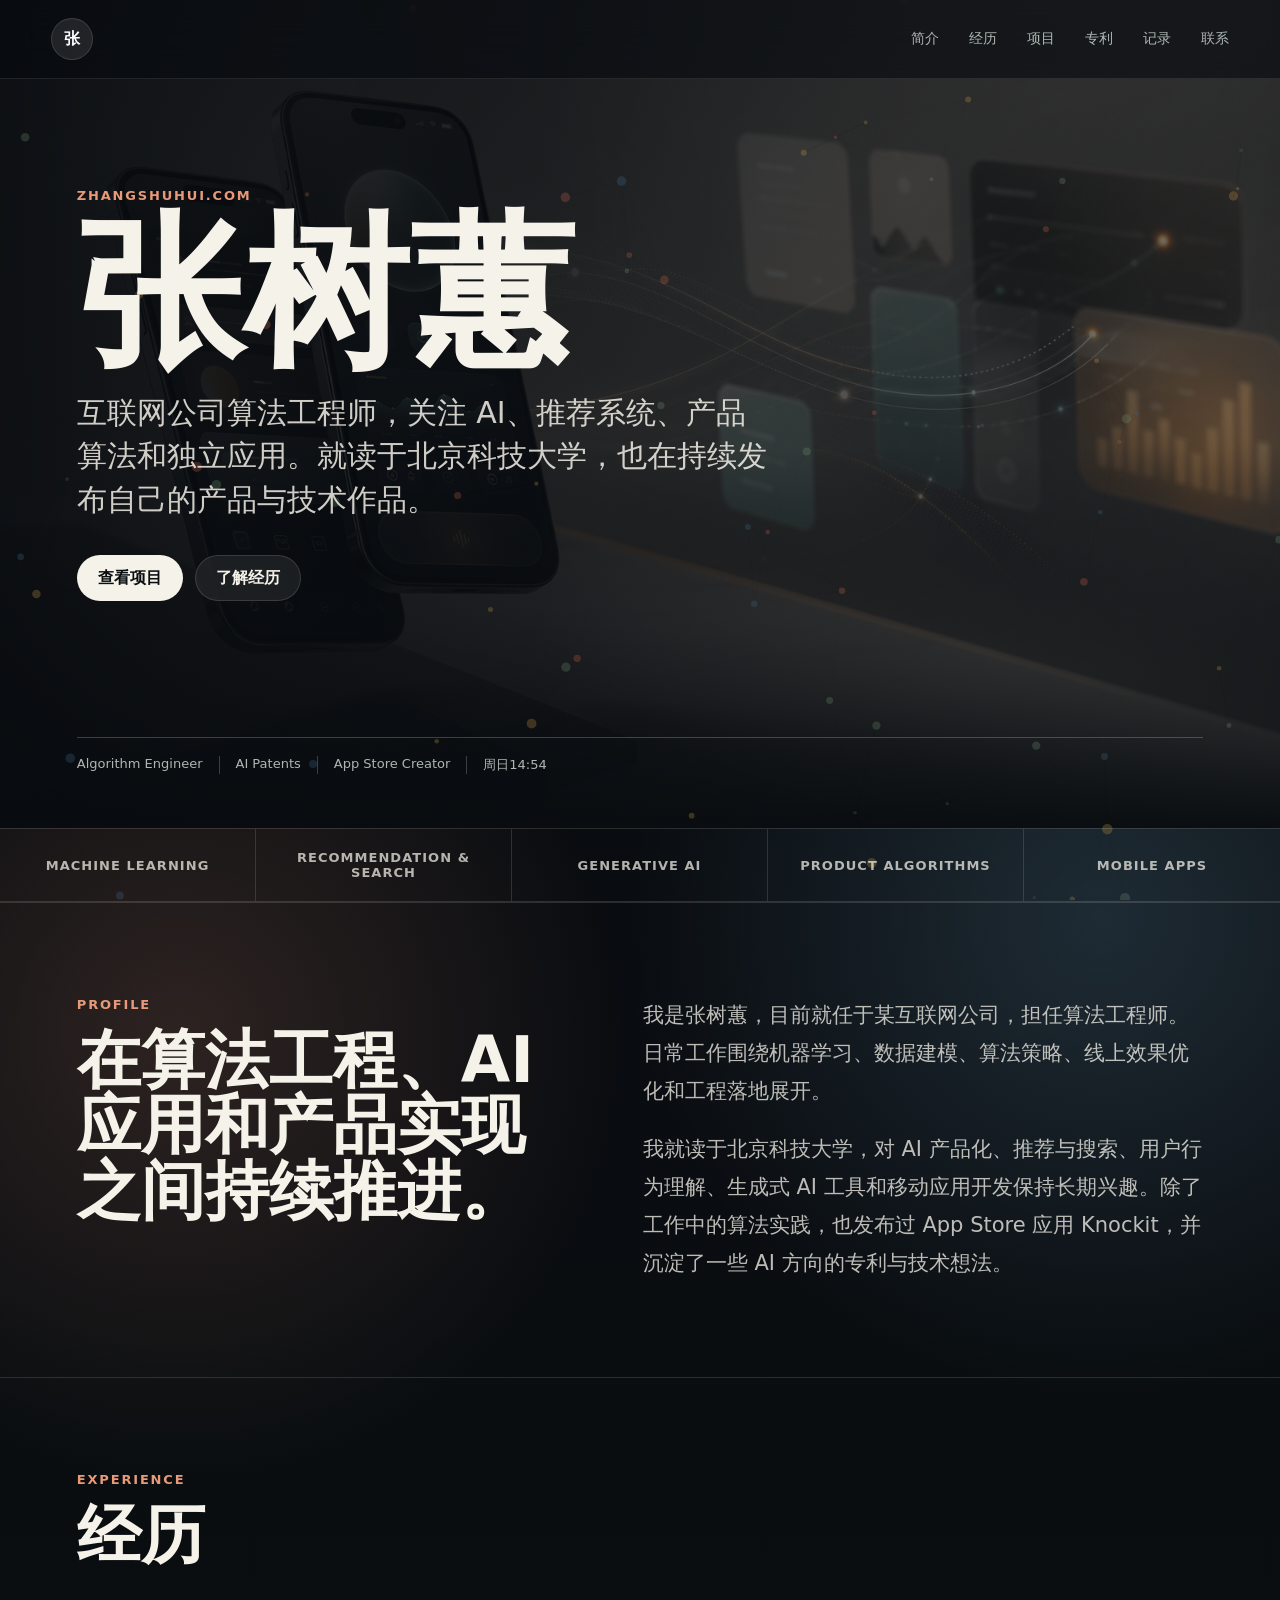
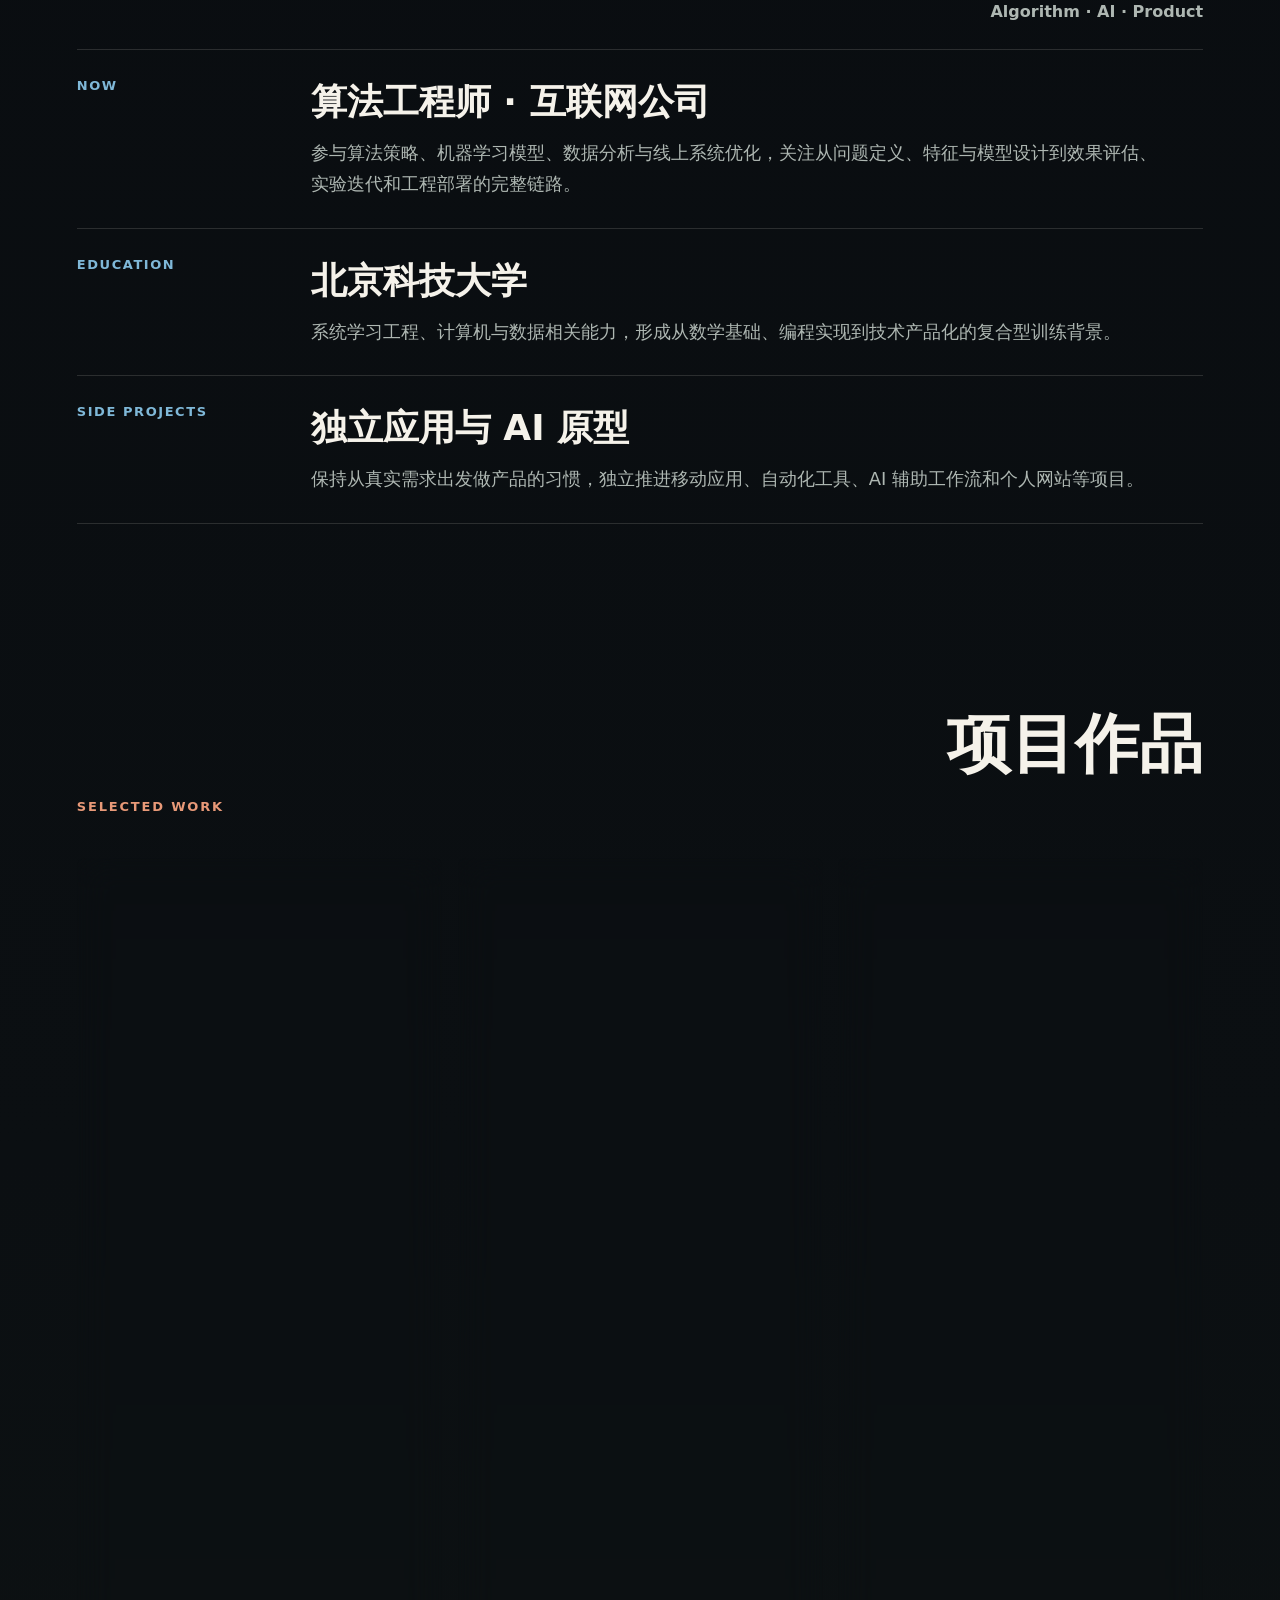
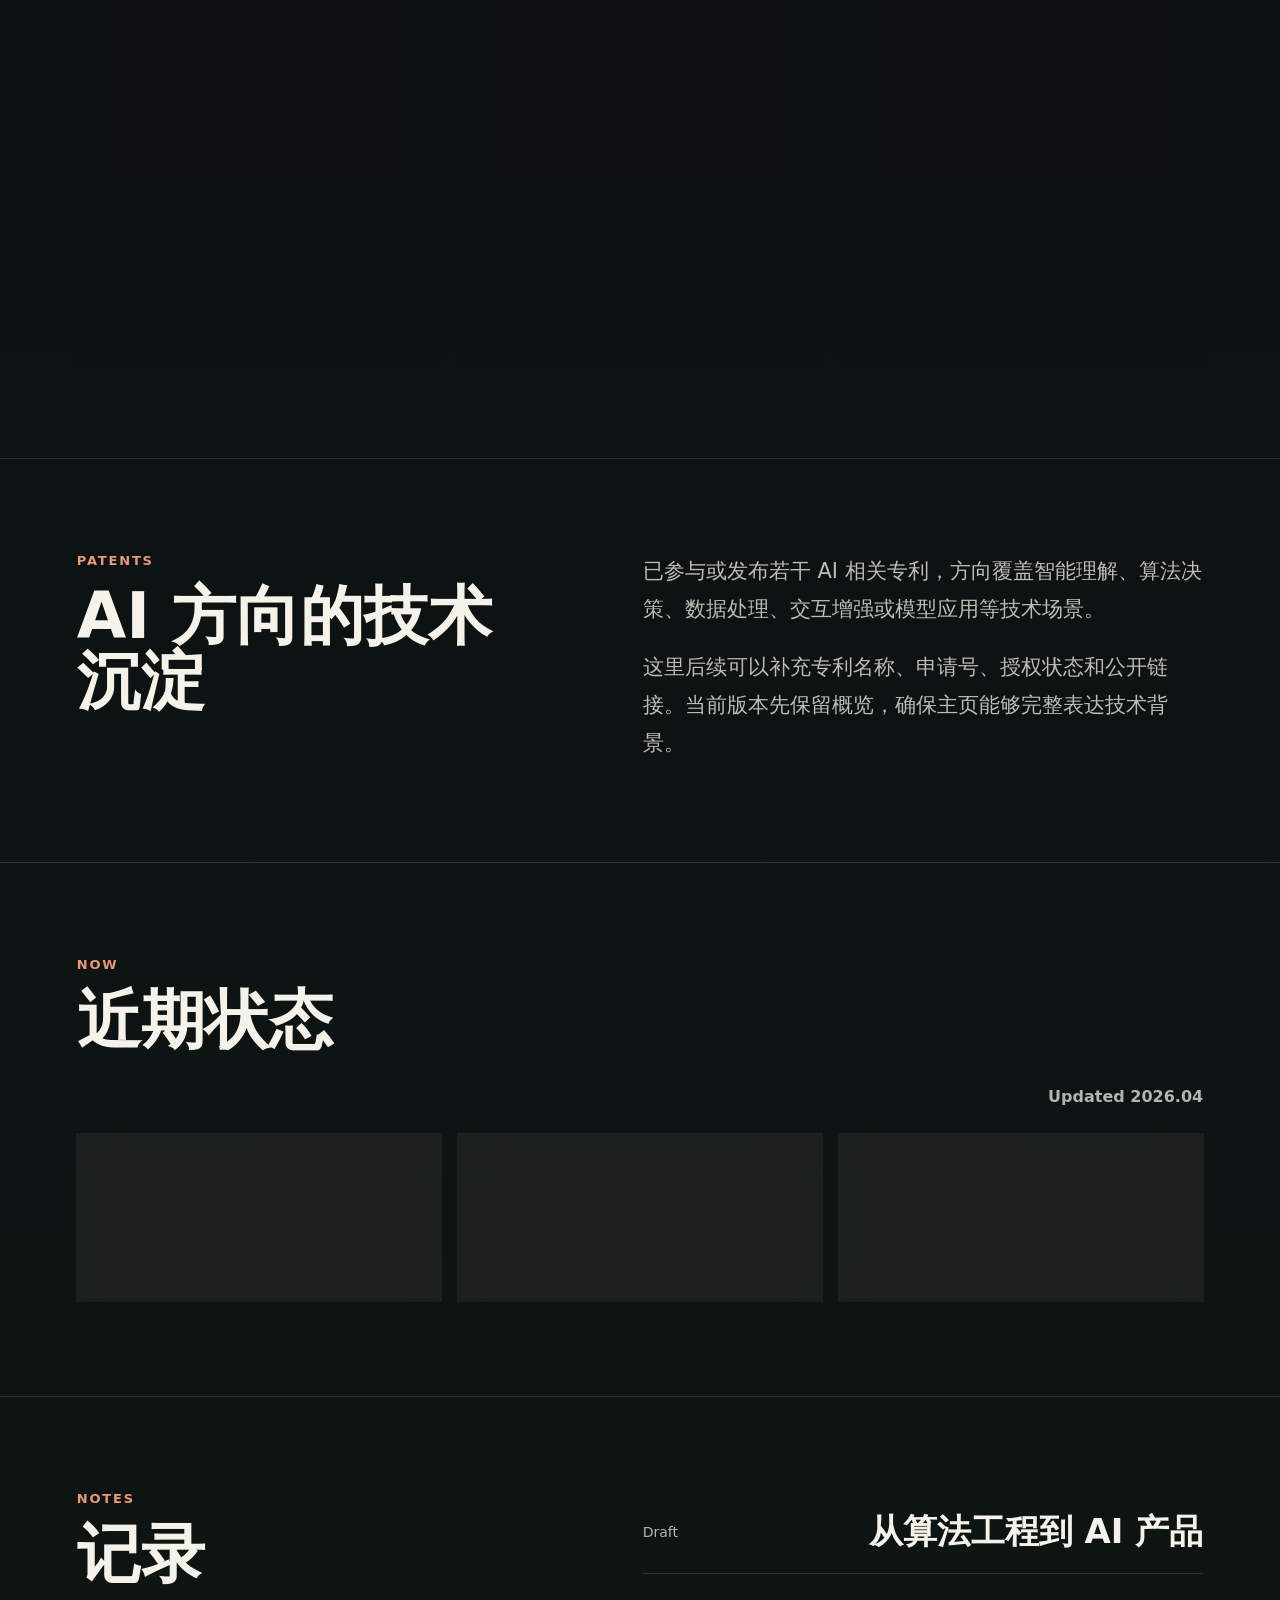
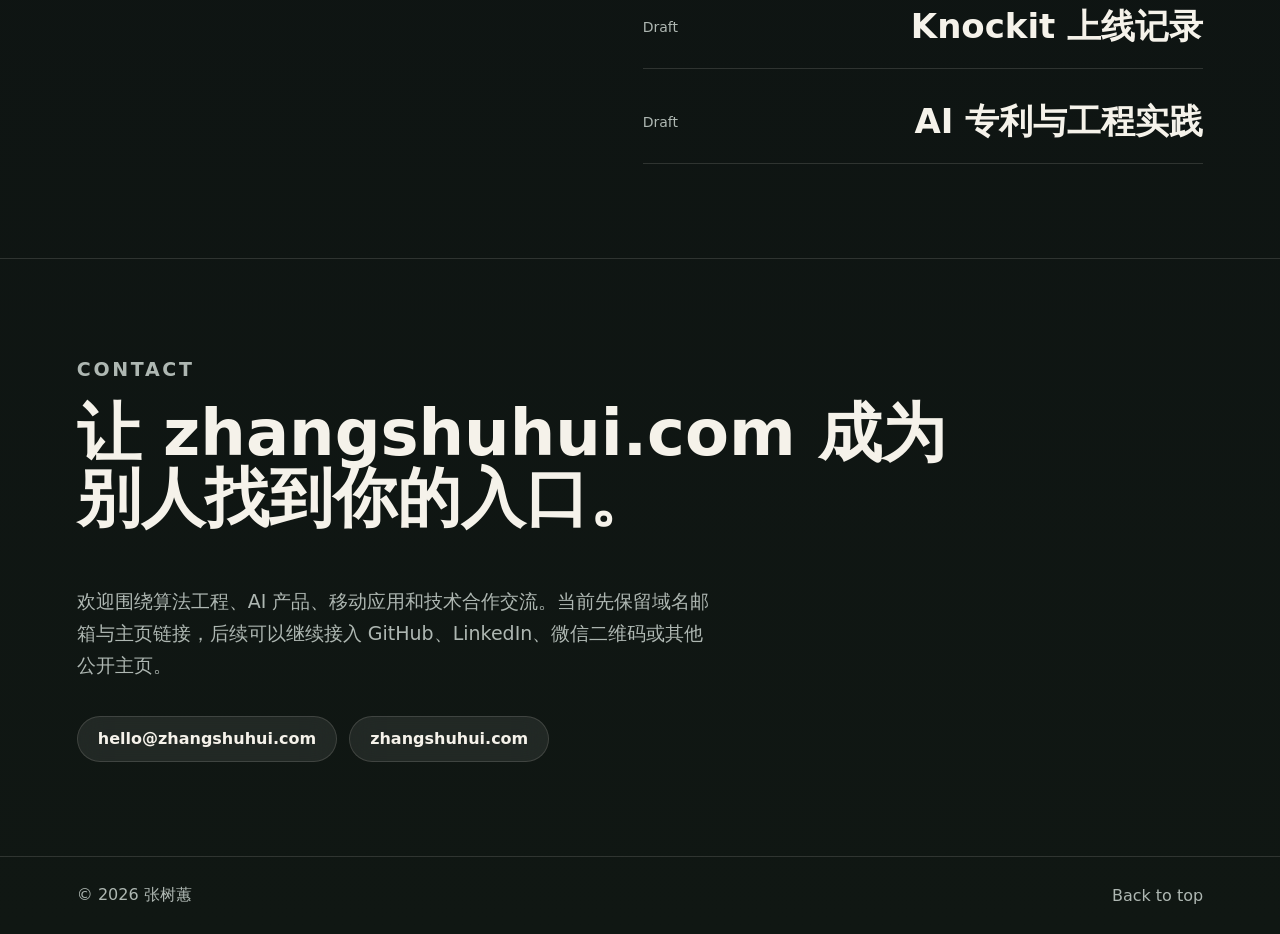
==== index.html @ cbfb21e7 "Use www domain for GitHub Pages" ====
<!doctype html>
<html lang="zh-CN">
  <head>
    <meta charset="utf-8" />
    <meta name="viewport" content="width=device-width, initial-scale=1" />
    <title>张树蕙 | Personal Website</title>
    <meta
      name="description"
      content="张树蕙的个人网站。互联网公司算法工程师，北京科技大学背景，关注 AI、推荐系统、产品算法与独立应用。"
    />
    <meta property="og:title" content="张树蕙" />
    <meta
      property="og:description"
      content="互联网公司算法工程师，关注 AI、推荐系统、产品算法与独立应用。"
    />
    <meta property="og:type" content="website" />
    <meta property="og:url" content="https://www.zhangshuhui.com" />
    <meta property="og:image" content="https://www.zhangshuhui.com/assets/hero-ai.jpg" />
    <link rel="canonical" href="https://www.zhangshuhui.com" />
    <link rel="icon" href="assets/favicon.svg" type="image/svg+xml" />
    <link rel="stylesheet" href="styles.css" />
  </head>
  <body>
    <canvas id="field" aria-hidden="true"></canvas>

    <header class="site-header">
      <a class="brand" href="#top" aria-label="回到顶部">张</a>
      <nav aria-label="主导航">
        <a href="#profile">简介</a>
        <a href="#experience">经历</a>
        <a href="#work">项目</a>
        <a href="#patents">专利</a>
        <a href="#notes">记录</a>
        <a href="#contact">联系</a>
      </nav>
    </header>

    <main id="top">
      <section class="hero" aria-labelledby="hero-title">
        <img class="hero-image" src="assets/hero-ai.jpg" alt="" width="1536" height="1024" aria-hidden="true" />
        <div class="hero-shade" aria-hidden="true"></div>
        <div class="hero-copy">
          <p class="eyebrow">zhangshuhui.com</p>
          <h1 id="hero-title">张树蕙</h1>
          <p class="hero-text">
            互联网公司算法工程师，关注 AI、推荐系统、产品算法和独立应用。就读于北京科技大学，也在持续发布自己的产品与技术作品。
          </p>
          <div class="hero-actions" aria-label="主要操作">
            <a class="button primary" href="#work">查看项目</a>
            <a class="button ghost" href="#experience">了解经历</a>
          </div>
        </div>
        <div class="hero-meta" aria-label="核心信息">
          <span>Algorithm Engineer</span>
          <span>AI Patents</span>
          <span>App Store Creator</span>
          <span id="local-time">Asia/Shanghai</span>
        </div>
      </section>

      <section class="signal-strip" aria-label="专业方向">
        <span>Machine Learning</span>
        <span>Recommendation & Search</span>
        <span>Generative AI</span>
        <span>Product Algorithms</span>
        <span>Mobile Apps</span>
      </section>

      <section id="profile" class="section split">
        <div>
          <p class="section-kicker">Profile</p>
          <h2>在算法工程、AI 应用和产品实现之间持续推进。</h2>
        </div>
        <div class="body-copy">
          <p>
            我是张树蕙，目前就任于某互联网公司，担任算法工程师。日常工作围绕机器学习、数据建模、算法策略、线上效果优化和工程落地展开。
          </p>
          <p>
            我就读于北京科技大学，对 AI 产品化、推荐与搜索、用户行为理解、生成式 AI 工具和移动应用开发保持长期兴趣。除了工作中的算法实践，也发布过 App Store 应用 Knockit，并沉淀了一些 AI 方向的专利与技术想法。
          </p>
        </div>
      </section>

      <section id="experience" class="section timeline-section">
        <div class="section-heading">
          <div>
            <p class="section-kicker">Experience</p>
            <h2>经历</h2>
          </div>
          <p class="now-date">Algorithm · AI · Product</p>
        </div>
        <div class="timeline">
          <article>
            <span>Now</span>
            <div>
              <h3>算法工程师 · 互联网公司</h3>
              <p>
                参与算法策略、机器学习模型、数据分析与线上系统优化，关注从问题定义、特征与模型设计到效果评估、实验迭代和工程部署的完整链路。
              </p>
            </div>
          </article>
          <article>
            <span>Education</span>
            <div>
              <h3>北京科技大学</h3>
              <p>
                系统学习工程、计算机与数据相关能力，形成从数学基础、编程实现到技术产品化的复合型训练背景。
              </p>
            </div>
          </article>
          <article>
            <span>Side Projects</span>
            <div>
              <h3>独立应用与 AI 原型</h3>
              <p>
                保持从真实需求出发做产品的习惯，独立推进移动应用、自动化工具、AI 辅助工作流和个人网站等项目。
              </p>
            </div>
          </article>
        </div>
      </section>

      <section id="work" class="section">
        <div class="section-heading">
          <p class="section-kicker">Selected Work</p>
          <h2>项目作品</h2>
        </div>
        <div class="project-grid">
          <article class="project-card featured-project">
            <img src="assets/app-ai.jpg" alt="Knockit 应用产品预览" width="1792" height="878" />
            <div>
              <span class="project-index">01</span>
              <h3>Knockit</h3>
              <p>已发布于 App Store 的独立应用，代表了从产品想法、交互设计、工程实现到上线发布的完整实践。</p>
            </div>
          </article>
          <article class="project-card">
            <div class="project-visual algorithm-visual" aria-hidden="true">
              <span></span><span></span><span></span><span></span>
            </div>
            <div>
              <span class="project-index">02</span>
              <h3>AI 算法实践</h3>
              <p>围绕用户理解、内容分发、模型策略、特征工程、A/B 实验和效果优化沉淀可复用的方法论。</p>
            </div>
          </article>
          <article class="project-card">
            <div class="project-visual site-visual" aria-hidden="true">
              <span>张</span>
            </div>
            <div>
              <span class="project-index">03</span>
              <h3>Personal Site</h3>
              <p>基于 zhangshuhui.com 的长期个人入口，用于集中展示经历、作品、专利、文章和联系方式。</p>
            </div>
          </article>
        </div>
      </section>

      <section id="patents" class="section split">
        <div>
          <p class="section-kicker">Patents</p>
          <h2>AI 方向的技术沉淀</h2>
        </div>
        <div class="body-copy">
          <p>
            已参与或发布若干 AI 相关专利，方向覆盖智能理解、算法决策、数据处理、交互增强或模型应用等技术场景。
          </p>
          <p>
            这里后续可以补充专利名称、申请号、授权状态和公开链接。当前版本先保留概览，确保主页能够完整表达技术背景。
          </p>
        </div>
      </section>

      <section id="now" class="section now-panel">
        <div class="section-heading">
          <div>
            <p class="section-kicker">Now</p>
            <h2>近期状态</h2>
          </div>
          <p class="now-date">Updated 2026.04</p>
        </div>
        <div class="status-grid">
          <article>
            <span>Focus</span>
            <strong>算法工程、AI 应用落地与产品化表达</strong>
          </article>
          <article>
            <span>Building</span>
            <strong>Knockit、个人网站、AI 工具与项目索引</strong>
          </article>
          <article>
            <span>Next</span>
            <strong>补充专利详情、App 链接、技术文章和作品页</strong>
          </article>
        </div>
      </section>

      <section id="notes" class="section split">
        <div>
          <p class="section-kicker">Notes</p>
          <h2>记录</h2>
        </div>
        <div class="note-list">
          <article class="note-item">
            <span>Draft</span>
            <strong>从算法工程到 AI 产品</strong>
          </article>
          <article class="note-item">
            <span>Draft</span>
            <strong>Knockit 上线记录</strong>
          </article>
          <article class="note-item">
            <span>Draft</span>
            <strong>AI 专利与工程实践</strong>
          </article>
        </div>
      </section>

      <section id="contact" class="section contact">
        <p class="section-kicker">Contact</p>
        <h2>让 zhangshuhui.com 成为别人找到你的入口。</h2>
        <p>
          欢迎围绕算法工程、AI 产品、移动应用和技术合作交流。当前先保留域名邮箱与主页链接，后续可以继续接入 GitHub、LinkedIn、微信二维码或其他公开主页。
        </p>
        <div class="contact-links">
          <a href="mailto:hello@zhangshuhui.com">hello@zhangshuhui.com</a>
          <a href="https://www.zhangshuhui.com">zhangshuhui.com</a>
        </div>
      </section>
    </main>

    <footer class="site-footer">
      <span>© <span id="year"></span> 张树蕙</span>
      <a href="#top">Back to top</a>
    </footer>

    <script src="script.js"></script>
  </body>
</html>
---- styles.css ----
:root {
  color-scheme: dark;
  --ink: #f5f2ea;
  --muted: #aeb7b2;
  --line: rgba(245, 242, 234, 0.14);
  --paper: #0b0f12;
  --surface: rgba(255, 255, 255, 0.075);
  --sage: #9dc6aa;
  --blue: #7fb8d8;
  --coral: #e89978;
  --gold: #d8b766;
  --shadow: 0 28px 80px rgba(0, 0, 0, 0.36);
}

* {
  box-sizing: border-box;
}

html {
  scroll-behavior: smooth;
  scroll-padding-top: 92px;
}

body {
  margin: 0;
  min-width: 320px;
  background:
    radial-gradient(circle at 14% 18%, rgba(232, 153, 120, 0.16), transparent 28rem),
    radial-gradient(circle at 86% 16%, rgba(127, 184, 216, 0.18), transparent 30rem),
    linear-gradient(180deg, #080b0f 0%, var(--paper) 48%, #101713 100%);
  color: var(--ink);
  font-family:
    Inter, ui-sans-serif, system-ui, -apple-system, BlinkMacSystemFont, "Segoe UI",
    "PingFang SC", "Hiragino Sans GB", "Microsoft YaHei", sans-serif;
  letter-spacing: 0;
}

a {
  color: inherit;
  text-decoration: none;
}

#field {
  position: fixed;
  inset: 0;
  z-index: -1;
  width: 100%;
  height: 100%;
}

.site-header {
  position: fixed;
  top: 0;
  left: 0;
  right: 0;
  z-index: 10;
  display: flex;
  align-items: center;
  justify-content: space-between;
  gap: 24px;
  padding: 18px clamp(18px, 4vw, 56px);
  backdrop-filter: blur(18px);
  background: rgba(8, 11, 15, 0.62);
  border-bottom: 1px solid rgba(245, 242, 234, 0.1);
}

.brand {
  display: inline-grid;
  place-items: center;
  width: 42px;
  height: 42px;
  border: 1px solid var(--line);
  border-radius: 50%;
  font-weight: 800;
  color: #ffffff;
  background: rgba(255, 255, 255, 0.1);
  backdrop-filter: blur(14px);
}

nav {
  display: flex;
  align-items: center;
  gap: clamp(12px, 3vw, 30px);
  min-width: 0;
  color: var(--muted);
  font-size: 14px;
}

nav a {
  padding: 8px 0;
}

nav a:hover,
.site-footer a:hover,
.contact-links a:hover {
  color: var(--coral);
}

.hero {
  position: relative;
  overflow: hidden;
  min-height: 92vh;
  display: grid;
  align-items: end;
  padding: 132px clamp(20px, 6vw, 84px) 54px;
}

.hero-image,
.hero-shade {
  position: absolute;
  inset: 0;
}

.hero-image {
  z-index: -3;
  width: 100%;
  height: 100%;
  object-fit: cover;
  opacity: 0.88;
}

.hero-shade {
  z-index: -2;
  background:
    linear-gradient(90deg, rgba(8, 11, 15, 0.96) 0%, rgba(8, 11, 15, 0.76) 42%, rgba(8, 11, 15, 0.18) 100%),
    linear-gradient(180deg, rgba(8, 11, 15, 0.48) 0%, rgba(8, 11, 15, 0.28) 54%, #0b0f12 100%);
}

.hero-copy {
  max-width: 940px;
}

.eyebrow,
.section-kicker {
  margin: 0 0 16px;
  color: var(--coral);
  font-size: 13px;
  font-weight: 800;
  letter-spacing: 0.14em;
  text-transform: uppercase;
}

h1,
h2,
h3,
p {
  margin-top: 0;
}

h1 {
  margin-bottom: 22px;
  max-width: 11ch;
  font-size: clamp(64px, 13vw, 172px);
  line-height: 0.9;
  letter-spacing: 0;
}

.hero-text {
  max-width: 690px;
  color: rgba(245, 242, 234, 0.84);
  font-size: clamp(20px, 3vw, 30px);
  line-height: 1.45;
}

.hero-actions,
.contact-links {
  display: flex;
  flex-wrap: wrap;
  gap: 12px;
  margin-top: 34px;
}

.button,
.contact-links a {
  display: inline-flex;
  align-items: center;
  justify-content: center;
  min-height: 46px;
  padding: 0 20px;
  border: 1px solid var(--line);
  border-radius: 999px;
  font-weight: 750;
  transition:
    transform 160ms ease,
    background 160ms ease,
    color 160ms ease;
}

.button:hover,
.contact-links a:hover {
  transform: translateY(-2px);
}

.button.primary {
  background: #f5f2ea;
  color: #0b0f12;
}

.button.ghost,
.contact-links a {
  background: rgba(255, 255, 255, 0.08);
  backdrop-filter: blur(14px);
}

.hero-meta {
  display: flex;
  justify-content: flex-start;
  flex-wrap: wrap;
  gap: 16px;
  width: 100%;
  margin-top: 80px;
  padding-top: 18px;
  border-top: 1px solid rgba(245, 242, 234, 0.22);
  color: var(--muted);
  font-size: 13px;
}

.hero-meta span {
  padding-right: 16px;
  border-right: 1px solid rgba(245, 242, 234, 0.22);
}

.hero-meta span:last-child {
  border-right: 0;
}

.signal-strip {
  display: grid;
  grid-template-columns: repeat(5, minmax(0, 1fr));
  border-top: 1px solid var(--line);
  border-bottom: 1px solid var(--line);
}

.signal-strip span {
  min-height: 72px;
  display: grid;
  place-items: center;
  padding: 18px;
  color: rgba(245, 242, 234, 0.72);
  font-size: 13px;
  font-weight: 850;
  letter-spacing: 0.08em;
  text-align: center;
  text-transform: uppercase;
  border-right: 1px solid var(--line);
}

.signal-strip span:last-child {
  border-right: 0;
}

.section {
  padding: 94px clamp(20px, 6vw, 84px);
}

.split {
  display: grid;
  grid-template-columns: minmax(0, 0.85fr) minmax(280px, 1fr);
  gap: clamp(34px, 7vw, 100px);
  border-top: 1px solid var(--line);
}

.section h2 {
  max-width: 720px;
  font-size: clamp(34px, 5vw, 68px);
  line-height: 1.02;
  letter-spacing: 0;
}

.body-copy {
  color: rgba(245, 242, 234, 0.76);
  font-size: clamp(17px, 2vw, 21px);
  line-height: 1.8;
}

.body-copy p:last-child {
  margin-bottom: 0;
}

.timeline-section {
  border-top: 1px solid var(--line);
}

.timeline {
  display: grid;
  gap: 0;
  border-top: 1px solid var(--line);
}

.timeline article {
  display: grid;
  grid-template-columns: 170px minmax(0, 1fr);
  gap: clamp(20px, 5vw, 70px);
  padding: 28px 0;
  border-bottom: 1px solid var(--line);
}

.timeline span {
  color: var(--blue);
  font-size: 13px;
  font-weight: 850;
  letter-spacing: 0.12em;
  text-transform: uppercase;
}

.timeline h3 {
  margin-bottom: 10px;
  font-size: clamp(24px, 3vw, 36px);
}

.timeline p {
  max-width: 850px;
  margin-bottom: 0;
  color: var(--muted);
  font-size: 18px;
  line-height: 1.75;
}

.section-heading {
  display: flex;
  align-items: end;
  justify-content: space-between;
  gap: 24px;
  margin-bottom: 28px;
}

.project-grid {
  display: grid;
  grid-template-columns: repeat(3, minmax(0, 1fr));
  gap: 16px;
}

.project-card {
  min-height: 430px;
  display: flex;
  flex-direction: column;
  justify-content: space-between;
  gap: 26px;
  padding: 18px;
  border: 1px solid var(--line);
  border-radius: 8px;
  background: var(--surface);
  box-shadow: var(--shadow);
  backdrop-filter: blur(18px);
  transition:
    transform 180ms ease,
    border-color 180ms ease;
}

.project-card:hover {
  transform: translateY(-4px);
  border-color: rgba(198, 97, 74, 0.42);
}

.project-card img,
.project-visual {
  width: 100%;
  aspect-ratio: 1.25;
  border-radius: 6px;
  object-fit: cover;
  border: 1px solid rgba(245, 242, 234, 0.12);
}

.project-card > div:last-child {
  padding: 0 6px 6px;
}

.project-visual {
  position: relative;
  overflow: hidden;
  background:
    radial-gradient(circle at 28% 28%, rgba(232, 153, 120, 0.3), transparent 22%),
    radial-gradient(circle at 76% 18%, rgba(127, 184, 216, 0.35), transparent 24%),
    linear-gradient(135deg, rgba(245, 242, 234, 0.14), rgba(255, 255, 255, 0.02));
}

.algorithm-visual span {
  position: absolute;
  width: 10px;
  height: 10px;
  border-radius: 999px;
  background: var(--gold);
  box-shadow: 0 0 36px rgba(216, 183, 102, 0.8);
}

.algorithm-visual span:nth-child(1) {
  top: 24%;
  left: 20%;
}

.algorithm-visual span:nth-child(2) {
  top: 34%;
  right: 20%;
}

.algorithm-visual span:nth-child(3) {
  bottom: 24%;
  left: 34%;
}

.algorithm-visual span:nth-child(4) {
  bottom: 30%;
  right: 34%;
}

.algorithm-visual::before,
.site-visual::before {
  content: "";
  position: absolute;
  inset: 18%;
  border: 1px solid rgba(245, 242, 234, 0.18);
  transform: rotate(-8deg);
}

.site-visual {
  display: grid;
  place-items: center;
}

.site-visual span {
  display: grid;
  place-items: center;
  width: 96px;
  height: 96px;
  border-radius: 50%;
  background: rgba(245, 242, 234, 0.9);
  color: #0b0f12;
  font-size: 30px;
  font-weight: 900;
  box-shadow: 0 28px 80px rgba(0, 0, 0, 0.3);
}

.project-index {
  color: var(--gold);
  font-weight: 850;
}

.project-card h3 {
  margin-bottom: 12px;
  font-size: 25px;
}

.project-card p,
.contact p {
  color: var(--muted);
  line-height: 1.7;
}

.now-panel {
  border-top: 1px solid var(--line);
}

.now-date {
  margin: 0;
  color: var(--muted);
  font-weight: 700;
}

.status-grid {
  display: grid;
  grid-template-columns: repeat(3, minmax(0, 1fr));
  gap: 16px;
}

.status-grid article {
  min-height: 168px;
  padding: 22px;
  border: 1px solid var(--line);
  border-radius: 8px;
  background: rgba(255, 255, 255, 0.06);
  backdrop-filter: blur(18px);
}

.status-grid span {
  display: block;
  margin-bottom: 18px;
  color: var(--blue);
  font-size: 13px;
  font-weight: 850;
  letter-spacing: 0.12em;
  text-transform: uppercase;
}

.status-grid strong {
  display: block;
  font-size: clamp(20px, 2.4vw, 30px);
  line-height: 1.25;
}

.note-list {
  display: grid;
  gap: 12px;
}

.note-item {
  display: flex;
  align-items: center;
  justify-content: space-between;
  gap: 18px;
  min-height: 72px;
  padding: 18px 0;
  border-bottom: 1px solid var(--line);
}

.note-list span {
  color: var(--muted);
  font-size: 14px;
}

.note-list strong {
  font-size: clamp(20px, 3vw, 34px);
}

.contact {
  min-height: 55vh;
  border-top: 1px solid var(--line);
}

.contact h2 {
  max-width: 900px;
}

.contact p {
  max-width: 640px;
  font-size: 19px;
}

.site-footer {
  display: flex;
  align-items: center;
  justify-content: space-between;
  gap: 16px;
  padding: 28px clamp(20px, 6vw, 84px);
  color: var(--muted);
  border-top: 1px solid var(--line);
}

@media (max-width: 820px) {
  .site-header {
    align-items: flex-start;
  }

  nav {
    max-width: 300px;
    justify-content: flex-end;
    flex-wrap: wrap;
  }

  .hero {
    min-height: 90vh;
    padding-top: 126px;
  }

  .hero-shade {
    background:
      linear-gradient(90deg, rgba(8, 11, 15, 0.94) 0%, rgba(8, 11, 15, 0.78) 100%),
      linear-gradient(180deg, rgba(8, 11, 15, 0.2), #0b0f12 100%);
  }

  .hero-meta,
  .split,
  .section-heading,
  .site-footer {
    display: block;
  }

  .hero-meta span,
  .site-footer a {
    display: block;
    margin-top: 8px;
  }

  .project-grid {
    grid-template-columns: 1fr;
  }

  .signal-strip {
    grid-template-columns: 1fr;
  }

  .signal-strip span {
    min-height: 56px;
    border-right: 0;
    border-bottom: 1px solid var(--line);
  }

  .signal-strip span:last-child {
    border-bottom: 0;
  }

  .status-grid {
    grid-template-columns: 1fr;
  }

  .project-card {
    min-height: auto;
  }

  .timeline article {
    grid-template-columns: 1fr;
    gap: 10px;
  }

  .section {
    padding-top: 70px;
    padding-bottom: 70px;
  }
}

@media (max-width: 520px) {
  html {
    scroll-padding-top: 118px;
  }

  .site-header {
    gap: 14px;
    padding-inline: 16px;
  }

  .brand {
    width: 38px;
    height: 38px;
  }

  nav {
    max-width: 230px;
    gap: 10px 16px;
    font-size: 13px;
  }

  h1 {
    font-size: clamp(58px, 19vw, 88px);
  }

  .hero-text {
    font-size: 19px;
  }

  .button,
  .contact-links a {
    width: 100%;
  }

  .note-item {
    align-items: flex-start;
    flex-direction: column;
  }
}
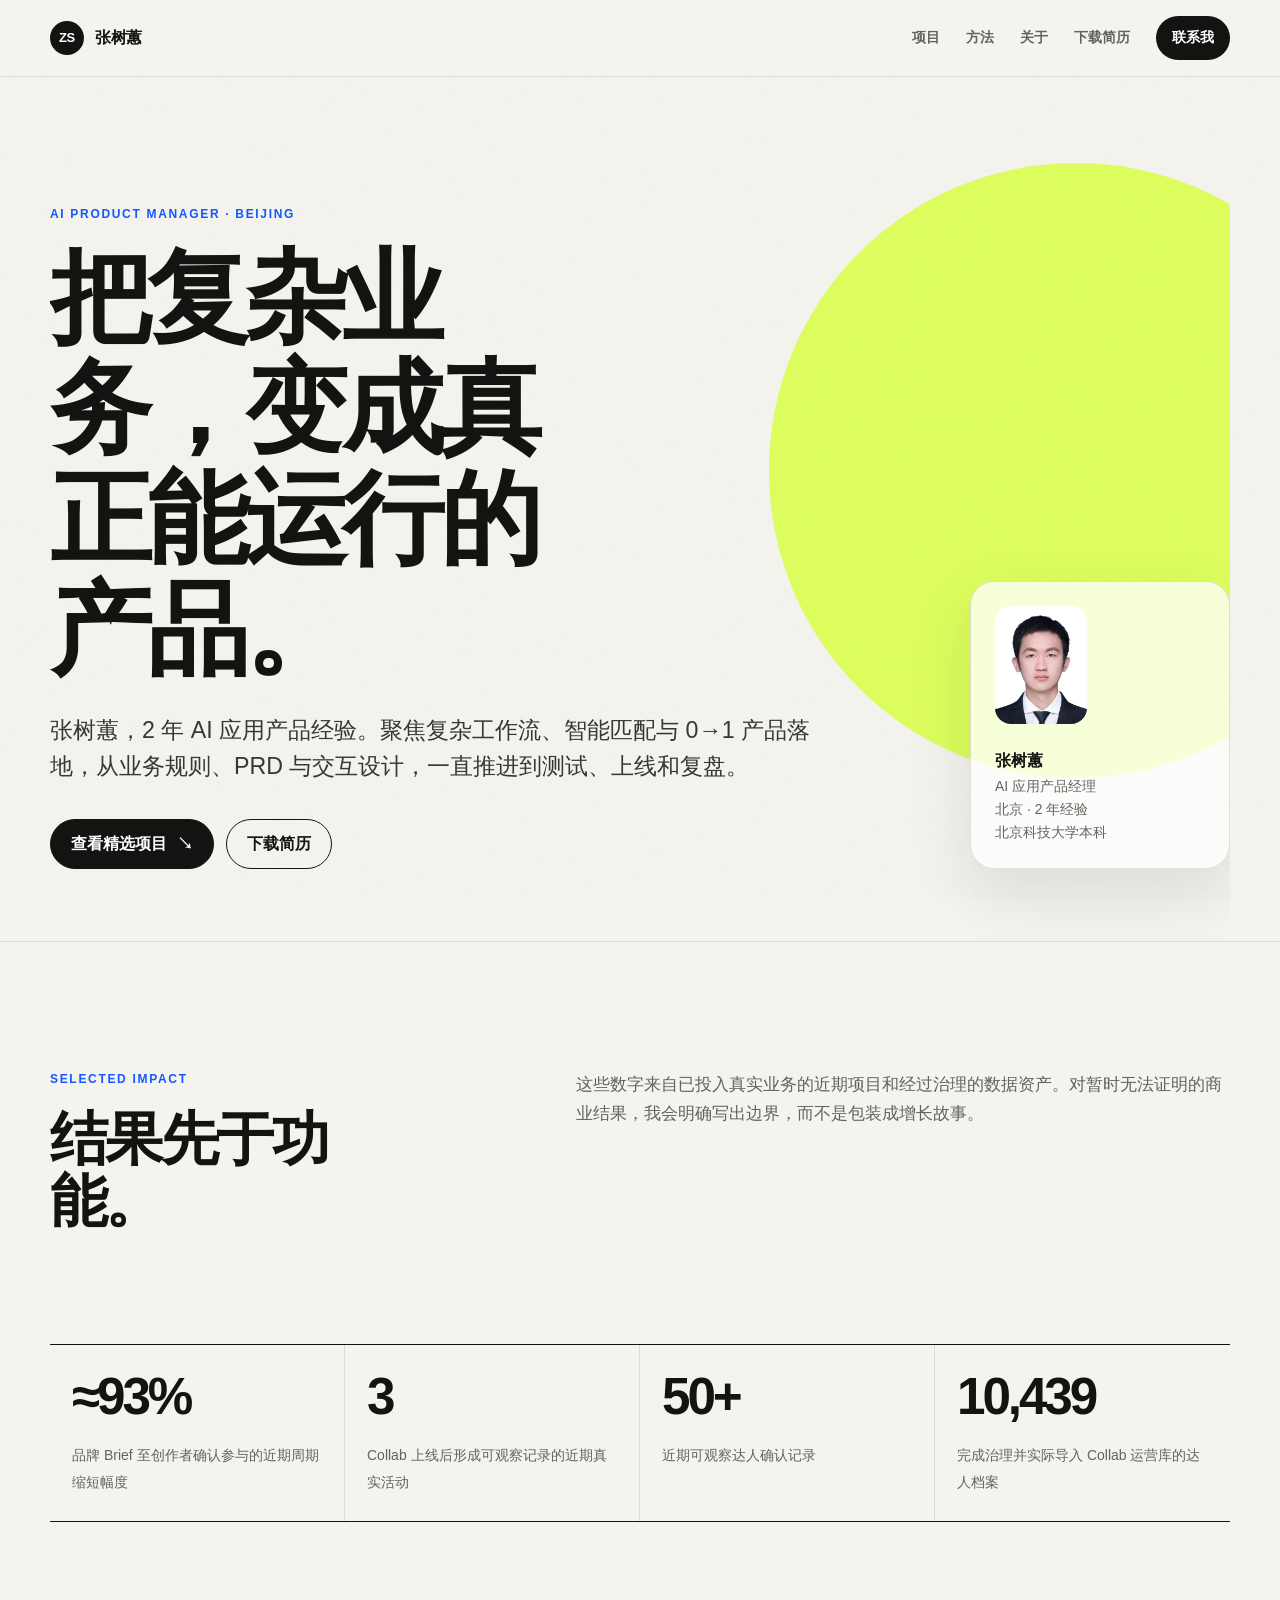
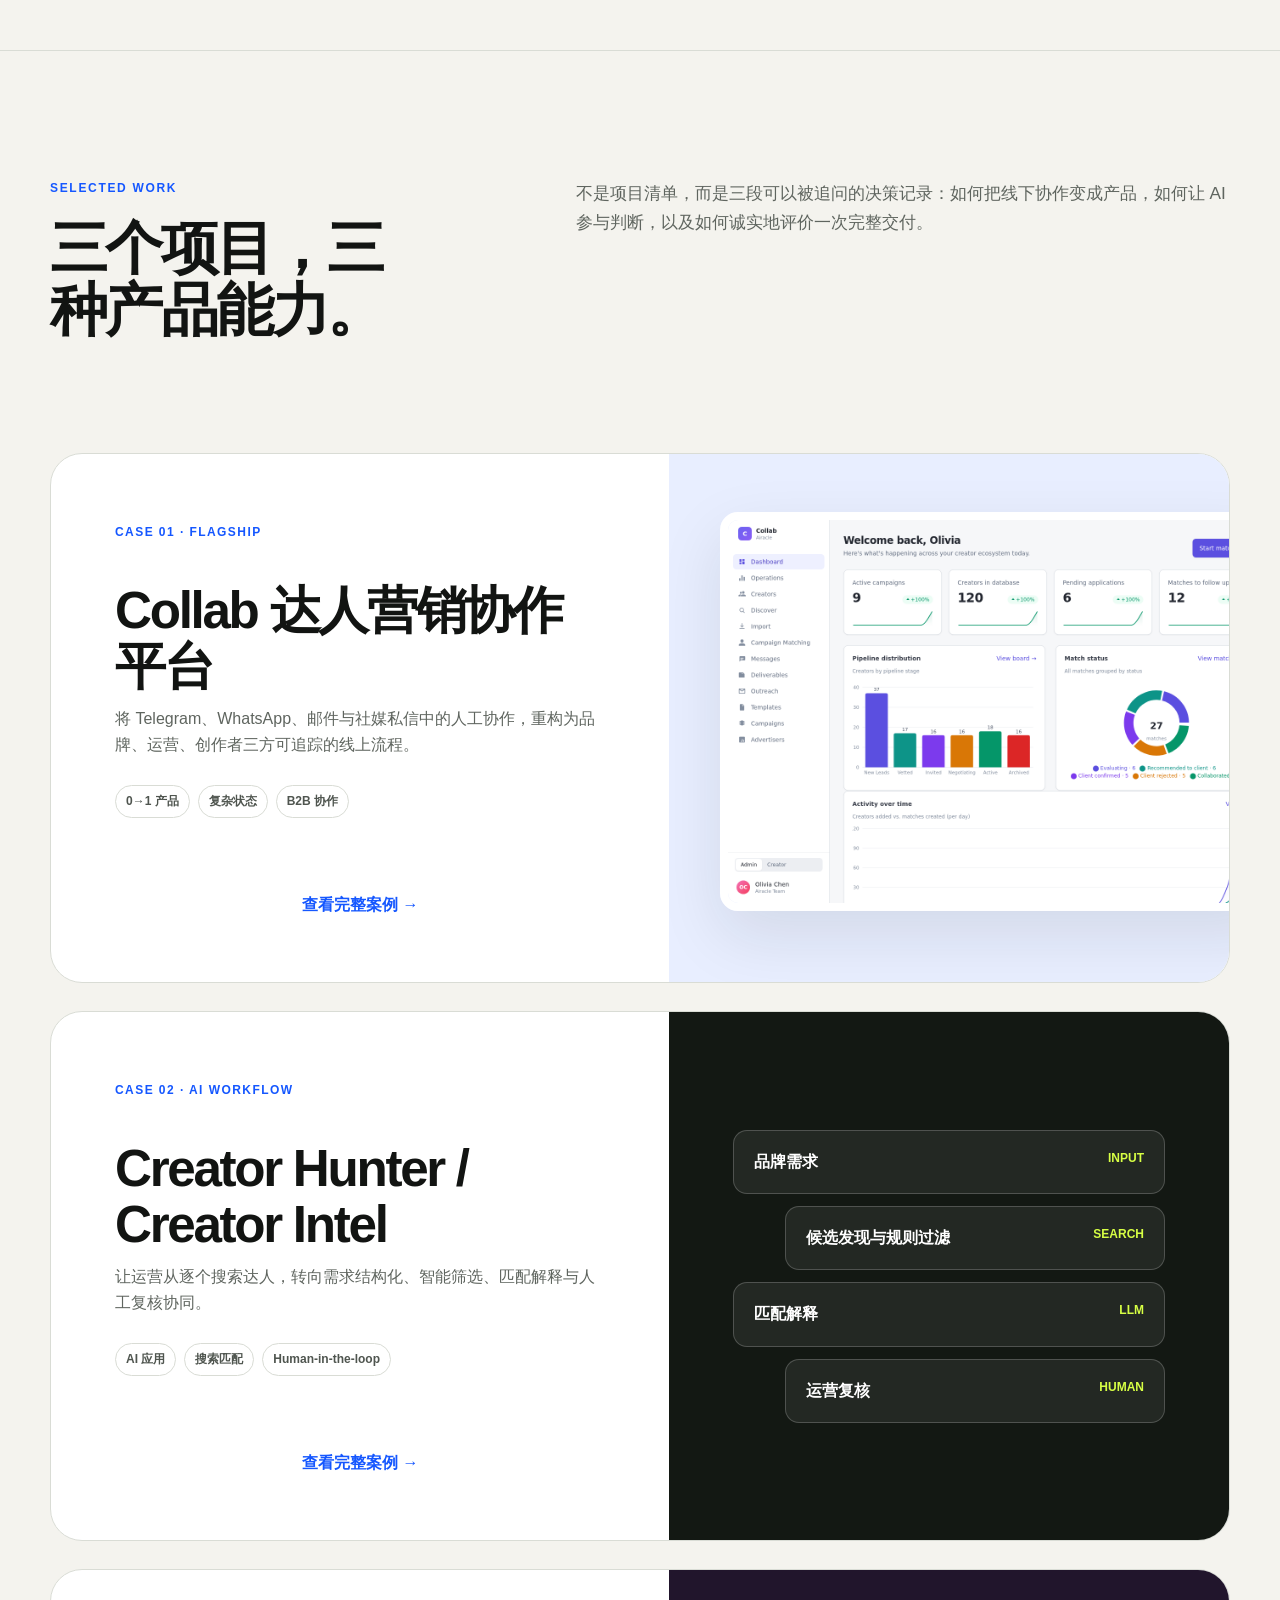
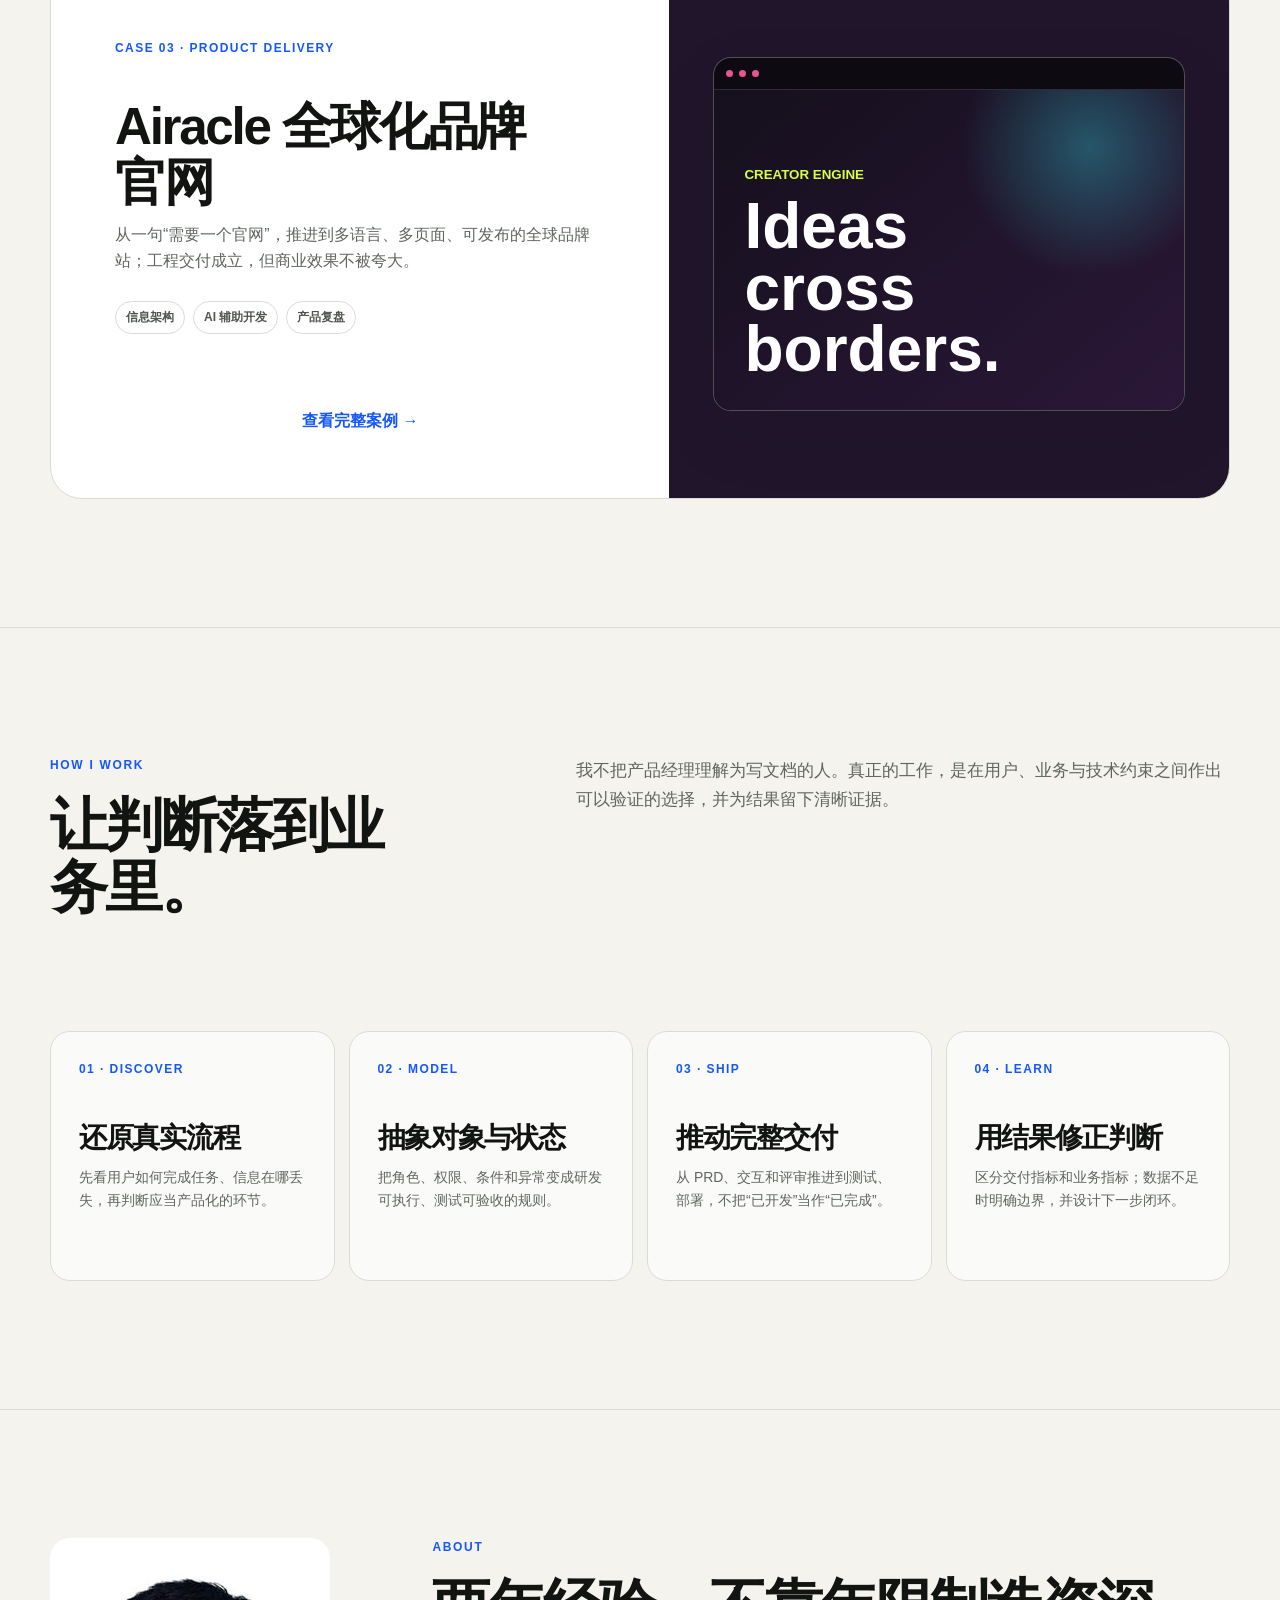
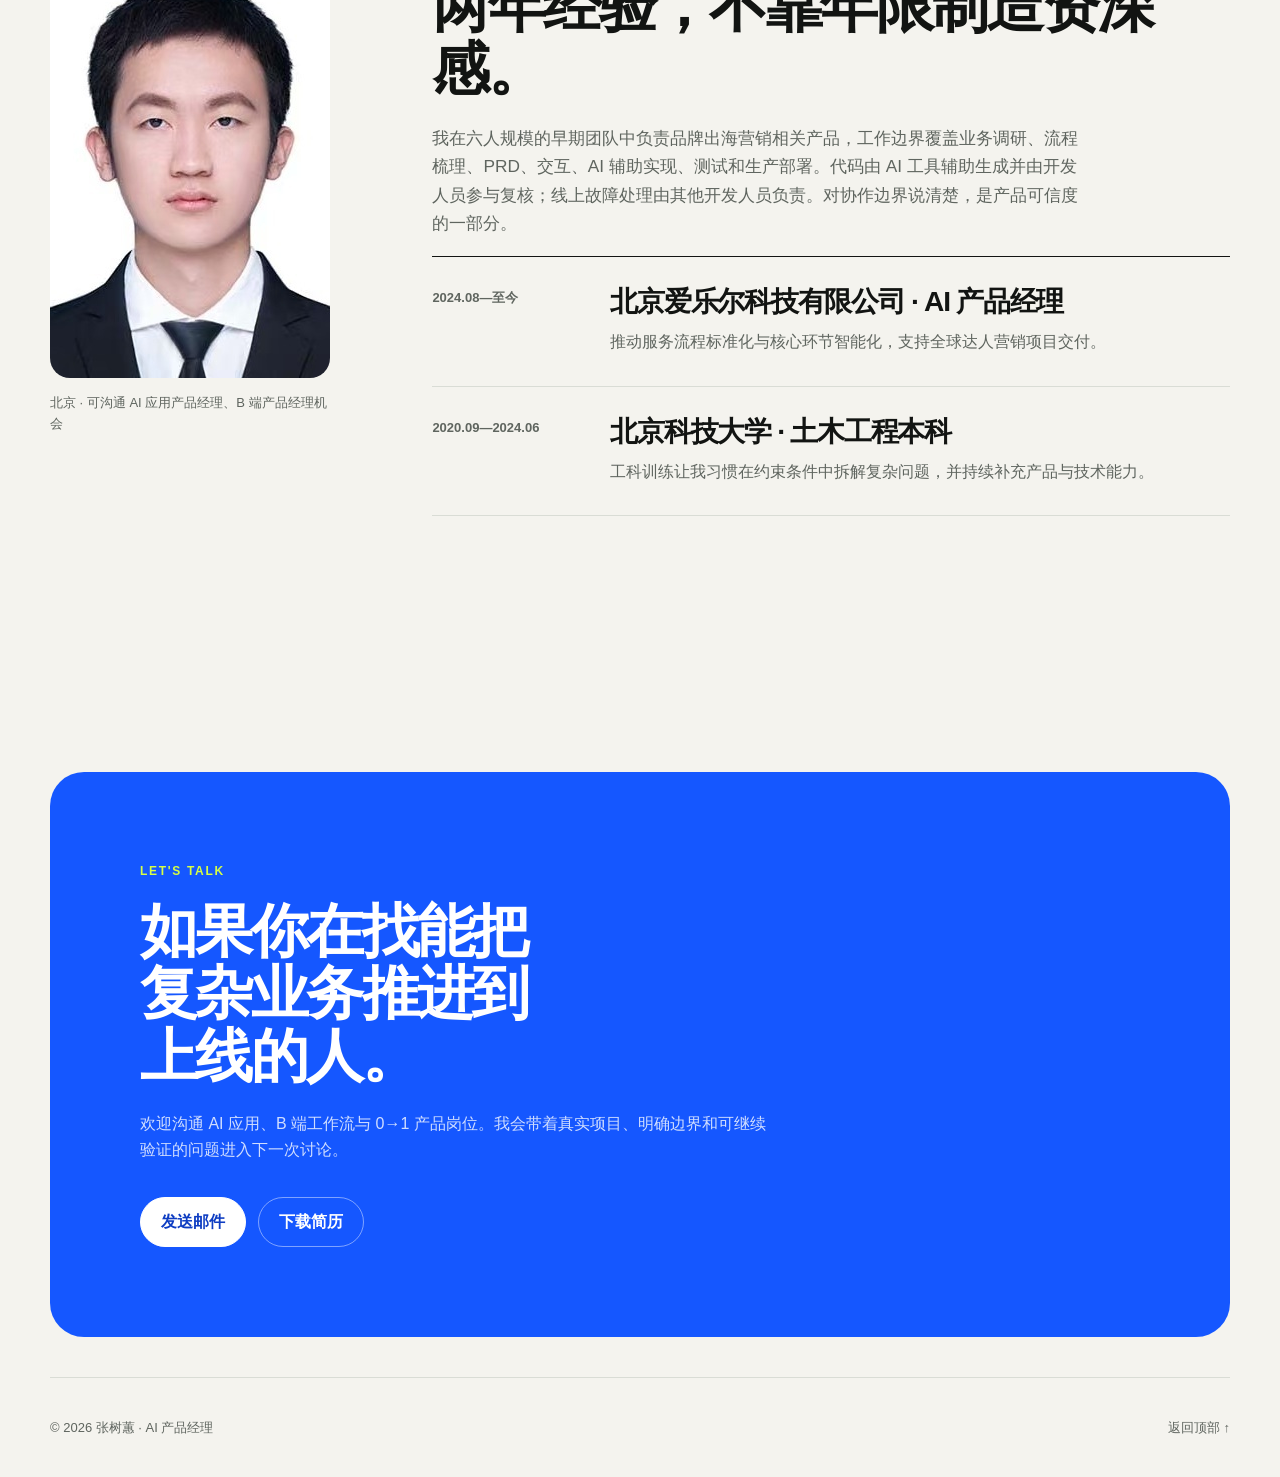
==== commit 805e309d: "feat: rebuild portfolio homepage around verified impact" ====
--- a/index.html
+++ b/index.html
@@ -1,240 +1,123 @@
 <!doctype html>
 <html lang="zh-CN">
-  <head>
-    <meta charset="utf-8" />
-    <meta name="viewport" content="width=device-width, initial-scale=1" />
-    <title>张树蕙 | Personal Website</title>
-    <meta
-      name="description"
-      content="张树蕙的个人网站。互联网公司算法工程师，北京科技大学背景，关注 AI、推荐系统、产品算法与独立应用。"
-    />
-    <meta property="og:title" content="张树蕙" />
-    <meta
-      property="og:description"
-      content="互联网公司算法工程师，关注 AI、推荐系统、产品算法与独立应用。"
-    />
-    <meta property="og:type" content="website" />
-    <meta property="og:url" content="https://www.zhangshuhui.com" />
-    <meta property="og:image" content="https://www.zhangshuhui.com/assets/hero-ai.jpg" />
-    <link rel="canonical" href="https://www.zhangshuhui.com" />
-    <link rel="icon" href="assets/favicon.svg" type="image/svg+xml" />
-    <link rel="stylesheet" href="styles.css" />
-  </head>
-  <body>
-    <canvas id="field" aria-hidden="true"></canvas>
+<head>
+  <meta charset="utf-8">
+  <meta name="viewport" content="width=device-width,initial-scale=1">
+  <title>张树蕙｜AI 应用产品经理</title>
+  <meta name="description" content="张树蕙的AI产品经理作品集：复杂业务流程、智能匹配与0到1产品落地。">
+  <meta name="theme-color" content="#f4f3ee">
+  <meta property="og:title" content="张树蕙｜AI 应用产品经理">
+  <meta property="og:description" content="把复杂业务，变成真正能运行的产品。">
+  <meta property="og:type" content="website">
+  <meta property="og:url" content="https://www.zhangshuhui.com/">
+  <meta property="og:image" content="https://www.zhangshuhui.com/assets/portfolio/collab-dashboard.png">
+  <link rel="canonical" href="https://www.zhangshuhui.com/">
+  <link rel="icon" href="assets/favicon.svg" type="image/svg+xml">
+  <link rel="stylesheet" href="styles.css">
+</head>
+<body>
+  <a class="skip-link" href="#main">跳到主要内容</a>
+  <header class="site-header">
+    <div class="nav-shell">
+      <a class="brand" href="#top" aria-label="张树蕙个人网站首页"><span class="brand-mark">ZS</span><span>张树蕙</span></a>
+      <button class="menu-button" type="button" data-menu-button aria-expanded="false" aria-controls="site-nav"><span aria-hidden="true">☰</span><span class="sr-only">打开导航</span></button>
+      <nav class="nav-links" id="site-nav" data-nav aria-label="主导航">
+        <a href="#work">项目</a><a href="#method">方法</a><a href="#about">关于</a>
+        <a href="resume/zhang-shuhui-ai-product-manager.pdf" download>下载简历</a>
+        <a class="nav-cta" href="#contact">联系我</a>
+      </nav>
+    </div>
+  </header>
 
-    <header class="site-header">
-      <a class="brand" href="#top" aria-label="回到顶部">张</a>
-      <nav aria-label="主导航">
-        <a href="#profile">简介</a>
-        <a href="#experience">经历</a>
-        <a href="#work">项目</a>
-        <a href="#patents">专利</a>
-        <a href="#notes">记录</a>
-        <a href="#contact">联系</a>
-      </nav>
-    </header>
-
-    <main id="top">
-      <section class="hero" aria-labelledby="hero-title">
-        <img class="hero-image" src="assets/hero-ai.jpg" alt="" width="1536" height="1024" aria-hidden="true" />
-        <div class="hero-shade" aria-hidden="true"></div>
-        <div class="hero-copy">
-          <p class="eyebrow">zhangshuhui.com</p>
-          <h1 id="hero-title">张树蕙</h1>
-          <p class="hero-text">
-            互联网公司算法工程师，关注 AI、推荐系统、产品算法和独立应用。就读于北京科技大学，也在持续发布自己的产品与技术作品。
-          </p>
-          <div class="hero-actions" aria-label="主要操作">
-            <a class="button primary" href="#work">查看项目</a>
-            <a class="button ghost" href="#experience">了解经历</a>
+  <main id="main">
+    <section class="hero page-shell" id="top">
+      <div class="hero-grid">
+        <div>
+          <p class="eyebrow">AI PRODUCT MANAGER · BEIJING</p>
+          <h1>把复杂业务，变成真正能运行的产品。</h1>
+          <p class="hero-lede">张树蕙，2 年 AI 应用产品经验。聚焦复杂工作流、智能匹配与 0→1 产品落地，从业务规则、PRD 与交互设计，一直推进到测试、上线和复盘。</p>
+          <div class="hero-actions">
+            <a class="button primary" href="#work">查看精选项目 <span aria-hidden="true">↘</span></a>
+            <a class="button secondary" href="resume/zhang-shuhui-ai-product-manager.pdf" download>下载简历</a>
           </div>
         </div>
-        <div class="hero-meta" aria-label="核心信息">
-          <span>Algorithm Engineer</span>
-          <span>AI Patents</span>
-          <span>App Store Creator</span>
-          <span id="local-time">Asia/Shanghai</span>
+        <aside class="hero-aside" aria-label="个人信息">
+          <img src="assets/profile.jpg" alt="张树蕙证件照" width="330" height="440">
+          <strong>张树蕙</strong><span>AI 应用产品经理</span><span>北京 · 2 年经验</span><span>北京科技大学本科</span>
+        </aside>
+      </div>
+    </section>
+
+    <section class="section-block" aria-labelledby="proof-title">
+      <div class="section-shell">
+        <div class="section-heading reveal">
+          <div><p class="section-label">SELECTED IMPACT</p><h2 id="proof-title">结果先于功能。</h2></div>
+          <p class="section-intro">这些数字来自已投入真实业务的近期项目和经过治理的数据资产。对暂时无法证明的商业结果，我会明确写出边界，而不是包装成增长故事。</p>
         </div>
-      </section>
+        <div class="proof-grid reveal">
+          <div class="proof-item"><strong>≈93%</strong><span>品牌 Brief 至创作者确认参与的近期周期缩短幅度</span></div>
+          <div class="proof-item"><strong>3</strong><span>Collab 上线后形成可观察记录的近期真实活动</span></div>
+          <div class="proof-item"><strong>50+</strong><span>近期可观察达人确认记录</span></div>
+          <div class="proof-item"><strong>10,439</strong><span>完成治理并实际导入 Collab 运营库的达人档案</span></div>
+        </div>
+      </div>
+    </section>
 
-      <section class="signal-strip" aria-label="专业方向">
-        <span>Machine Learning</span>
-        <span>Recommendation & Search</span>
-        <span>Generative AI</span>
-        <span>Product Algorithms</span>
-        <span>Mobile Apps</span>
-      </section>
+    <section class="section-block" id="work" aria-labelledby="work-title">
+      <div class="section-shell">
+        <div class="section-heading reveal">
+          <div><p class="section-label">SELECTED WORK</p><h2 id="work-title">三个项目，三种产品能力。</h2></div>
+          <p class="section-intro">不是项目清单，而是三段可以被追问的决策记录：如何把线下协作变成产品，如何让 AI 参与判断，以及如何诚实地评价一次完整交付。</p>
+        </div>
+        <div class="case-list">
+          <a class="case-card reveal" href="cases/collab.html">
+            <div class="case-copy"><div><span class="case-index">CASE 01 · FLAGSHIP</span><h3>Collab 达人营销协作平台</h3><p>将 Telegram、WhatsApp、邮件与社媒私信中的人工协作，重构为品牌、运营、创作者三方可追踪的线上流程。</p><div class="case-meta"><span class="tag">0→1 产品</span><span class="tag">复杂状态</span><span class="tag">B2B 协作</span></div></div><strong class="button text-link">查看完整案例 →</strong></div>
+            <div class="case-visual collab"><img src="assets/portfolio/collab-dashboard.png" alt="Collab运营后台演示界面" width="1280" height="900" loading="lazy"></div>
+          </a>
+          <a class="case-card reveal" href="cases/creator-intelligence.html">
+            <div class="case-copy"><div><span class="case-index">CASE 02 · AI WORKFLOW</span><h3>Creator Hunter / Creator Intel</h3><p>让运营从逐个搜索达人，转向需求结构化、智能筛选、匹配解释与人工复核协同。</p><div class="case-meta"><span class="tag">AI 应用</span><span class="tag">搜索匹配</span><span class="tag">Human-in-the-loop</span></div></div><strong class="button text-link">查看完整案例 →</strong></div>
+            <div class="case-visual system-visual" aria-label="Creator Intelligence工作流示意"><div class="system-node"><b>品牌需求</b><span>INPUT</span></div><div class="system-node"><b>候选发现与规则过滤</b><span>SEARCH</span></div><div class="system-node"><b>匹配解释</b><span>LLM</span></div><div class="system-node"><b>运营复核</b><span>HUMAN</span></div></div>
+          </a>
+          <a class="case-card reveal" href="cases/airacle-website.html">
+            <div class="case-copy"><div><span class="case-index">CASE 03 · PRODUCT DELIVERY</span><h3>Airacle 全球化品牌官网</h3><p>从一句“需要一个官网”，推进到多语言、多页面、可发布的全球品牌站；工程交付成立，但商业效果不被夸大。</p><div class="case-meta"><span class="tag">信息架构</span><span class="tag">AI 辅助开发</span><span class="tag">产品复盘</span></div></div><strong class="button text-link">查看完整案例 →</strong></div>
+            <div class="case-visual website-visual"><div class="website-frame" aria-label="Airacle全球化官网视觉示意"><div class="website-frame-bar"><i></i><i></i><i></i></div><div class="website-frame-body"><small>CREATOR ENGINE</small><strong>Ideas cross borders.</strong></div></div></div>
+          </a>
+        </div>
+      </div>
+    </section>
 
-      <section id="profile" class="section split">
+    <section class="section-block" id="method" aria-labelledby="method-title">
+      <div class="section-shell">
+        <div class="section-heading reveal"><div><p class="section-label">HOW I WORK</p><h2 id="method-title">让判断落到业务里。</h2></div><p class="section-intro">我不把产品经理理解为写文档的人。真正的工作，是在用户、业务与技术约束之间作出可以验证的选择，并为结果留下清晰证据。</p></div>
+        <div class="method-grid">
+          <article class="method-card reveal"><span>01 · DISCOVER</span><h3>还原真实流程</h3><p>先看用户如何完成任务、信息在哪丢失，再判断应当产品化的环节。</p></article>
+          <article class="method-card reveal"><span>02 · MODEL</span><h3>抽象对象与状态</h3><p>把角色、权限、条件和异常变成研发可执行、测试可验收的规则。</p></article>
+          <article class="method-card reveal"><span>03 · SHIP</span><h3>推动完整交付</h3><p>从 PRD、交互和评审推进到测试、部署，不把“已开发”当作“已完成”。</p></article>
+          <article class="method-card reveal"><span>04 · LEARN</span><h3>用结果修正判断</h3><p>区分交付指标和业务指标；数据不足时明确边界，并设计下一步闭环。</p></article>
+        </div>
+      </div>
+    </section>
+
+    <section class="section-block" id="about" aria-labelledby="about-title">
+      <div class="section-shell about-layout">
+        <div class="profile-card reveal"><img src="assets/profile.jpg" alt="张树蕙个人照片" width="330" height="440" loading="lazy"><p>北京 · 可沟通 AI 应用产品经理、B 端产品经理机会</p></div>
         <div>
-          <p class="section-kicker">Profile</p>
-          <h2>在算法工程、AI 应用和产品实现之间持续推进。</h2>
+          <p class="section-label">ABOUT</p><h2 id="about-title">两年经验，不靠年限制造资深感。</h2>
+          <p class="section-intro">我在六人规模的早期团队中负责品牌出海营销相关产品，工作边界覆盖业务调研、流程梳理、PRD、交互、AI 辅助实现、测试和生产部署。代码由 AI 工具辅助生成并由开发人员参与复核；线上故障处理由其他开发人员负责。对协作边界说清楚，是产品可信度的一部分。</p>
+          <div class="timeline">
+            <div class="timeline-row"><time>2024.08—至今</time><div><h3>北京爱乐尔科技有限公司 · AI 产品经理</h3><p>推动服务流程标准化与核心环节智能化，支持全球达人营销项目交付。</p></div></div>
+            <div class="timeline-row"><time>2020.09—2024.06</time><div><h3>北京科技大学 · 土木工程本科</h3><p>工科训练让我习惯在约束条件中拆解复杂问题，并持续补充产品与技术能力。</p></div></div>
+          </div>
         </div>
-        <div class="body-copy">
-          <p>
-            我是张树蕙，目前就任于某互联网公司，担任算法工程师。日常工作围绕机器学习、数据建模、算法策略、线上效果优化和工程落地展开。
-          </p>
-          <p>
-            我就读于北京科技大学，对 AI 产品化、推荐与搜索、用户行为理解、生成式 AI 工具和移动应用开发保持长期兴趣。除了工作中的算法实践，也发布过 App Store 应用 Knockit，并沉淀了一些 AI 方向的专利与技术想法。
-          </p>
-        </div>
-      </section>
+      </div>
+    </section>
 
-      <section id="experience" class="section timeline-section">
-        <div class="section-heading">
-          <div>
-            <p class="section-kicker">Experience</p>
-            <h2>经历</h2>
-          </div>
-          <p class="now-date">Algorithm · AI · Product</p>
-        </div>
-        <div class="timeline">
-          <article>
-            <span>Now</span>
-            <div>
-              <h3>算法工程师 · 互联网公司</h3>
-              <p>
-                参与算法策略、机器学习模型、数据分析与线上系统优化，关注从问题定义、特征与模型设计到效果评估、实验迭代和工程部署的完整链路。
-              </p>
-            </div>
-          </article>
-          <article>
-            <span>Education</span>
-            <div>
-              <h3>北京科技大学</h3>
-              <p>
-                系统学习工程、计算机与数据相关能力，形成从数学基础、编程实现到技术产品化的复合型训练背景。
-              </p>
-            </div>
-          </article>
-          <article>
-            <span>Side Projects</span>
-            <div>
-              <h3>独立应用与 AI 原型</h3>
-              <p>
-                保持从真实需求出发做产品的习惯，独立推进移动应用、自动化工具、AI 辅助工作流和个人网站等项目。
-              </p>
-            </div>
-          </article>
-        </div>
-      </section>
-
-      <section id="work" class="section">
-        <div class="section-heading">
-          <p class="section-kicker">Selected Work</p>
-          <h2>项目作品</h2>
-        </div>
-        <div class="project-grid">
-          <article class="project-card featured-project">
-            <img src="assets/app-ai.jpg" alt="Knockit 应用产品预览" width="1792" height="878" />
-            <div>
-              <span class="project-index">01</span>
-              <h3>Knockit</h3>
-              <p>已发布于 App Store 的独立应用，代表了从产品想法、交互设计、工程实现到上线发布的完整实践。</p>
-            </div>
-          </article>
-          <article class="project-card">
-            <div class="project-visual algorithm-visual" aria-hidden="true">
-              <span></span><span></span><span></span><span></span>
-            </div>
-            <div>
-              <span class="project-index">02</span>
-              <h3>AI 算法实践</h3>
-              <p>围绕用户理解、内容分发、模型策略、特征工程、A/B 实验和效果优化沉淀可复用的方法论。</p>
-            </div>
-          </article>
-          <article class="project-card">
-            <div class="project-visual site-visual" aria-hidden="true">
-              <span>张</span>
-            </div>
-            <div>
-              <span class="project-index">03</span>
-              <h3>Personal Site</h3>
-              <p>基于 zhangshuhui.com 的长期个人入口，用于集中展示经历、作品、专利、文章和联系方式。</p>
-            </div>
-          </article>
-        </div>
-      </section>
-
-      <section id="patents" class="section split">
-        <div>
-          <p class="section-kicker">Patents</p>
-          <h2>AI 方向的技术沉淀</h2>
-        </div>
-        <div class="body-copy">
-          <p>
-            已参与或发布若干 AI 相关专利，方向覆盖智能理解、算法决策、数据处理、交互增强或模型应用等技术场景。
-          </p>
-          <p>
-            这里后续可以补充专利名称、申请号、授权状态和公开链接。当前版本先保留概览，确保主页能够完整表达技术背景。
-          </p>
-        </div>
-      </section>
-
-      <section id="now" class="section now-panel">
-        <div class="section-heading">
-          <div>
-            <p class="section-kicker">Now</p>
-            <h2>近期状态</h2>
-          </div>
-          <p class="now-date">Updated 2026.04</p>
-        </div>
-        <div class="status-grid">
-          <article>
-            <span>Focus</span>
-            <strong>算法工程、AI 应用落地与产品化表达</strong>
-          </article>
-          <article>
-            <span>Building</span>
-            <strong>Knockit、个人网站、AI 工具与项目索引</strong>
-          </article>
-          <article>
-            <span>Next</span>
-            <strong>补充专利详情、App 链接、技术文章和作品页</strong>
-          </article>
-        </div>
-      </section>
-
-      <section id="notes" class="section split">
-        <div>
-          <p class="section-kicker">Notes</p>
-          <h2>记录</h2>
-        </div>
-        <div class="note-list">
-          <article class="note-item">
-            <span>Draft</span>
-            <strong>从算法工程到 AI 产品</strong>
-          </article>
-          <article class="note-item">
-            <span>Draft</span>
-            <strong>Knockit 上线记录</strong>
-          </article>
-          <article class="note-item">
-            <span>Draft</span>
-            <strong>AI 专利与工程实践</strong>
-          </article>
-        </div>
-      </section>
-
-      <section id="contact" class="section contact">
-        <p class="section-kicker">Contact</p>
-        <h2>让 zhangshuhui.com 成为别人找到你的入口。</h2>
-        <p>
-          欢迎围绕算法工程、AI 产品、移动应用和技术合作交流。当前先保留域名邮箱与主页链接，后续可以继续接入 GitHub、LinkedIn、微信二维码或其他公开主页。
-        </p>
-        <div class="contact-links">
-          <a href="mailto:hello@zhangshuhui.com">hello@zhangshuhui.com</a>
-          <a href="https://www.zhangshuhui.com">zhangshuhui.com</a>
-        </div>
-      </section>
-    </main>
-
-    <footer class="site-footer">
-      <span>© <span id="year"></span> 张树蕙</span>
-      <a href="#top">Back to top</a>
-    </footer>
-
-    <script src="script.js"></script>
-  </body>
+    <section class="contact-panel page-shell" id="contact" aria-labelledby="contact-title">
+      <p class="section-label" style="color:#d7ff44">LET'S TALK</p><h2 id="contact-title">如果你在找能把复杂业务推进到上线的人。</h2><p>欢迎沟通 AI 应用、B 端工作流与 0→1 产品岗位。我会带着真实项目、明确边界和可继续验证的问题进入下一次讨论。</p>
+      <div class="hero-actions"><a class="button primary" href="mailto:939772708@qq.com">发送邮件</a><a class="button secondary" href="resume/zhang-shuhui-ai-product-manager.pdf" download>下载简历</a></div>
+    </section>
+  </main>
+  <footer class="site-footer"><span>© <span data-year></span> 张树蕙 · AI 产品经理</span><a href="#top">返回顶部 ↑</a></footer>
+  <script src="script.js"></script>
+</body>
 </html>
--- a/styles.css
+++ b/styles.css
@@ -1,648 +1,12 @@
-:root {
-  color-scheme: dark;
-  --ink: #f5f2ea;
-  --muted: #aeb7b2;
-  --line: rgba(245, 242, 234, 0.14);
-  --paper: #0b0f12;
-  --surface: rgba(255, 255, 255, 0.075);
-  --sage: #9dc6aa;
-  --blue: #7fb8d8;
-  --coral: #e89978;
-  --gold: #d8b766;
-  --shadow: 0 28px 80px rgba(0, 0, 0, 0.36);
-}
-
-* {
-  box-sizing: border-box;
-}
-
-html {
-  scroll-behavior: smooth;
-  scroll-padding-top: 92px;
-}
-
-body {
-  margin: 0;
-  min-width: 320px;
-  background:
-    radial-gradient(circle at 14% 18%, rgba(232, 153, 120, 0.16), transparent 28rem),
-    radial-gradient(circle at 86% 16%, rgba(127, 184, 216, 0.18), transparent 30rem),
-    linear-gradient(180deg, #080b0f 0%, var(--paper) 48%, #101713 100%);
-  color: var(--ink);
-  font-family:
-    Inter, ui-sans-serif, system-ui, -apple-system, BlinkMacSystemFont, "Segoe UI",
-    "PingFang SC", "Hiragino Sans GB", "Microsoft YaHei", sans-serif;
-  letter-spacing: 0;
-}
-
-a {
-  color: inherit;
-  text-decoration: none;
-}
-
-#field {
-  position: fixed;
-  inset: 0;
-  z-index: -1;
-  width: 100%;
-  height: 100%;
-}
-
-.site-header {
-  position: fixed;
-  top: 0;
-  left: 0;
-  right: 0;
-  z-index: 10;
-  display: flex;
-  align-items: center;
-  justify-content: space-between;
-  gap: 24px;
-  padding: 18px clamp(18px, 4vw, 56px);
-  backdrop-filter: blur(18px);
-  background: rgba(8, 11, 15, 0.62);
-  border-bottom: 1px solid rgba(245, 242, 234, 0.1);
-}
-
-.brand {
-  display: inline-grid;
-  place-items: center;
-  width: 42px;
-  height: 42px;
-  border: 1px solid var(--line);
-  border-radius: 50%;
-  font-weight: 800;
-  color: #ffffff;
-  background: rgba(255, 255, 255, 0.1);
-  backdrop-filter: blur(14px);
-}
-
-nav {
-  display: flex;
-  align-items: center;
-  gap: clamp(12px, 3vw, 30px);
-  min-width: 0;
-  color: var(--muted);
-  font-size: 14px;
-}
-
-nav a {
-  padding: 8px 0;
-}
-
-nav a:hover,
-.site-footer a:hover,
-.contact-links a:hover {
-  color: var(--coral);
-}
-
-.hero {
-  position: relative;
-  overflow: hidden;
-  min-height: 92vh;
-  display: grid;
-  align-items: end;
-  padding: 132px clamp(20px, 6vw, 84px) 54px;
-}
-
-.hero-image,
-.hero-shade {
-  position: absolute;
-  inset: 0;
-}
-
-.hero-image {
-  z-index: -3;
-  width: 100%;
-  height: 100%;
-  object-fit: cover;
-  opacity: 0.88;
-}
-
-.hero-shade {
-  z-index: -2;
-  background:
-    linear-gradient(90deg, rgba(8, 11, 15, 0.96) 0%, rgba(8, 11, 15, 0.76) 42%, rgba(8, 11, 15, 0.18) 100%),
-    linear-gradient(180deg, rgba(8, 11, 15, 0.48) 0%, rgba(8, 11, 15, 0.28) 54%, #0b0f12 100%);
-}
-
-.hero-copy {
-  max-width: 940px;
-}
-
-.eyebrow,
-.section-kicker {
-  margin: 0 0 16px;
-  color: var(--coral);
-  font-size: 13px;
-  font-weight: 800;
-  letter-spacing: 0.14em;
-  text-transform: uppercase;
-}
-
-h1,
-h2,
-h3,
-p {
-  margin-top: 0;
-}
-
-h1 {
-  margin-bottom: 22px;
-  max-width: 11ch;
-  font-size: clamp(64px, 13vw, 172px);
-  line-height: 0.9;
-  letter-spacing: 0;
-}
-
-.hero-text {
-  max-width: 690px;
-  color: rgba(245, 242, 234, 0.84);
-  font-size: clamp(20px, 3vw, 30px);
-  line-height: 1.45;
-}
-
-.hero-actions,
-.contact-links {
-  display: flex;
-  flex-wrap: wrap;
-  gap: 12px;
-  margin-top: 34px;
-}
-
-.button,
-.contact-links a {
-  display: inline-flex;
-  align-items: center;
-  justify-content: center;
-  min-height: 46px;
-  padding: 0 20px;
-  border: 1px solid var(--line);
-  border-radius: 999px;
-  font-weight: 750;
-  transition:
-    transform 160ms ease,
-    background 160ms ease,
-    color 160ms ease;
-}
-
-.button:hover,
-.contact-links a:hover {
-  transform: translateY(-2px);
-}
-
-.button.primary {
-  background: #f5f2ea;
-  color: #0b0f12;
-}
-
-.button.ghost,
-.contact-links a {
-  background: rgba(255, 255, 255, 0.08);
-  backdrop-filter: blur(14px);
-}
-
-.hero-meta {
-  display: flex;
-  justify-content: flex-start;
-  flex-wrap: wrap;
-  gap: 16px;
-  width: 100%;
-  margin-top: 80px;
-  padding-top: 18px;
-  border-top: 1px solid rgba(245, 242, 234, 0.22);
-  color: var(--muted);
-  font-size: 13px;
-}
-
-.hero-meta span {
-  padding-right: 16px;
-  border-right: 1px solid rgba(245, 242, 234, 0.22);
-}
-
-.hero-meta span:last-child {
-  border-right: 0;
-}
-
-.signal-strip {
-  display: grid;
-  grid-template-columns: repeat(5, minmax(0, 1fr));
-  border-top: 1px solid var(--line);
-  border-bottom: 1px solid var(--line);
-}
-
-.signal-strip span {
-  min-height: 72px;
-  display: grid;
-  place-items: center;
-  padding: 18px;
-  color: rgba(245, 242, 234, 0.72);
-  font-size: 13px;
-  font-weight: 850;
-  letter-spacing: 0.08em;
-  text-align: center;
-  text-transform: uppercase;
-  border-right: 1px solid var(--line);
-}
-
-.signal-strip span:last-child {
-  border-right: 0;
-}
-
-.section {
-  padding: 94px clamp(20px, 6vw, 84px);
-}
-
-.split {
-  display: grid;
-  grid-template-columns: minmax(0, 0.85fr) minmax(280px, 1fr);
-  gap: clamp(34px, 7vw, 100px);
-  border-top: 1px solid var(--line);
-}
-
-.section h2 {
-  max-width: 720px;
-  font-size: clamp(34px, 5vw, 68px);
-  line-height: 1.02;
-  letter-spacing: 0;
-}
-
-.body-copy {
-  color: rgba(245, 242, 234, 0.76);
-  font-size: clamp(17px, 2vw, 21px);
-  line-height: 1.8;
-}
-
-.body-copy p:last-child {
-  margin-bottom: 0;
-}
-
-.timeline-section {
-  border-top: 1px solid var(--line);
-}
-
-.timeline {
-  display: grid;
-  gap: 0;
-  border-top: 1px solid var(--line);
-}
-
-.timeline article {
-  display: grid;
-  grid-template-columns: 170px minmax(0, 1fr);
-  gap: clamp(20px, 5vw, 70px);
-  padding: 28px 0;
-  border-bottom: 1px solid var(--line);
-}
-
-.timeline span {
-  color: var(--blue);
-  font-size: 13px;
-  font-weight: 850;
-  letter-spacing: 0.12em;
-  text-transform: uppercase;
-}
-
-.timeline h3 {
-  margin-bottom: 10px;
-  font-size: clamp(24px, 3vw, 36px);
-}
-
-.timeline p {
-  max-width: 850px;
-  margin-bottom: 0;
-  color: var(--muted);
-  font-size: 18px;
-  line-height: 1.75;
-}
-
-.section-heading {
-  display: flex;
-  align-items: end;
-  justify-content: space-between;
-  gap: 24px;
-  margin-bottom: 28px;
-}
-
-.project-grid {
-  display: grid;
-  grid-template-columns: repeat(3, minmax(0, 1fr));
-  gap: 16px;
-}
-
-.project-card {
-  min-height: 430px;
-  display: flex;
-  flex-direction: column;
-  justify-content: space-between;
-  gap: 26px;
-  padding: 18px;
-  border: 1px solid var(--line);
-  border-radius: 8px;
-  background: var(--surface);
-  box-shadow: var(--shadow);
-  backdrop-filter: blur(18px);
-  transition:
-    transform 180ms ease,
-    border-color 180ms ease;
-}
-
-.project-card:hover {
-  transform: translateY(-4px);
-  border-color: rgba(198, 97, 74, 0.42);
-}
-
-.project-card img,
-.project-visual {
-  width: 100%;
-  aspect-ratio: 1.25;
-  border-radius: 6px;
-  object-fit: cover;
-  border: 1px solid rgba(245, 242, 234, 0.12);
-}
-
-.project-card > div:last-child {
-  padding: 0 6px 6px;
-}
-
-.project-visual {
-  position: relative;
-  overflow: hidden;
-  background:
-    radial-gradient(circle at 28% 28%, rgba(232, 153, 120, 0.3), transparent 22%),
-    radial-gradient(circle at 76% 18%, rgba(127, 184, 216, 0.35), transparent 24%),
-    linear-gradient(135deg, rgba(245, 242, 234, 0.14), rgba(255, 255, 255, 0.02));
-}
-
-.algorithm-visual span {
-  position: absolute;
-  width: 10px;
-  height: 10px;
-  border-radius: 999px;
-  background: var(--gold);
-  box-shadow: 0 0 36px rgba(216, 183, 102, 0.8);
-}
-
-.algorithm-visual span:nth-child(1) {
-  top: 24%;
-  left: 20%;
-}
-
-.algorithm-visual span:nth-child(2) {
-  top: 34%;
-  right: 20%;
-}
-
-.algorithm-visual span:nth-child(3) {
-  bottom: 24%;
-  left: 34%;
-}
-
-.algorithm-visual span:nth-child(4) {
-  bottom: 30%;
-  right: 34%;
-}
-
-.algorithm-visual::before,
-.site-visual::before {
-  content: "";
-  position: absolute;
-  inset: 18%;
-  border: 1px solid rgba(245, 242, 234, 0.18);
-  transform: rotate(-8deg);
-}
-
-.site-visual {
-  display: grid;
-  place-items: center;
-}
-
-.site-visual span {
-  display: grid;
-  place-items: center;
-  width: 96px;
-  height: 96px;
-  border-radius: 50%;
-  background: rgba(245, 242, 234, 0.9);
-  color: #0b0f12;
-  font-size: 30px;
-  font-weight: 900;
-  box-shadow: 0 28px 80px rgba(0, 0, 0, 0.3);
-}
-
-.project-index {
-  color: var(--gold);
-  font-weight: 850;
-}
-
-.project-card h3 {
-  margin-bottom: 12px;
-  font-size: 25px;
-}
-
-.project-card p,
-.contact p {
-  color: var(--muted);
-  line-height: 1.7;
-}
-
-.now-panel {
-  border-top: 1px solid var(--line);
-}
-
-.now-date {
-  margin: 0;
-  color: var(--muted);
-  font-weight: 700;
-}
-
-.status-grid {
-  display: grid;
-  grid-template-columns: repeat(3, minmax(0, 1fr));
-  gap: 16px;
-}
-
-.status-grid article {
-  min-height: 168px;
-  padding: 22px;
-  border: 1px solid var(--line);
-  border-radius: 8px;
-  background: rgba(255, 255, 255, 0.06);
-  backdrop-filter: blur(18px);
-}
-
-.status-grid span {
-  display: block;
-  margin-bottom: 18px;
-  color: var(--blue);
-  font-size: 13px;
-  font-weight: 850;
-  letter-spacing: 0.12em;
-  text-transform: uppercase;
-}
-
-.status-grid strong {
-  display: block;
-  font-size: clamp(20px, 2.4vw, 30px);
-  line-height: 1.25;
-}
-
-.note-list {
-  display: grid;
-  gap: 12px;
-}
-
-.note-item {
-  display: flex;
-  align-items: center;
-  justify-content: space-between;
-  gap: 18px;
-  min-height: 72px;
-  padding: 18px 0;
-  border-bottom: 1px solid var(--line);
-}
-
-.note-list span {
-  color: var(--muted);
-  font-size: 14px;
-}
-
-.note-list strong {
-  font-size: clamp(20px, 3vw, 34px);
-}
-
-.contact {
-  min-height: 55vh;
-  border-top: 1px solid var(--line);
-}
-
-.contact h2 {
-  max-width: 900px;
-}
-
-.contact p {
-  max-width: 640px;
-  font-size: 19px;
-}
-
-.site-footer {
-  display: flex;
-  align-items: center;
-  justify-content: space-between;
-  gap: 16px;
-  padding: 28px clamp(20px, 6vw, 84px);
-  color: var(--muted);
-  border-top: 1px solid var(--line);
-}
-
-@media (max-width: 820px) {
-  .site-header {
-    align-items: flex-start;
-  }
-
-  nav {
-    max-width: 300px;
-    justify-content: flex-end;
-    flex-wrap: wrap;
-  }
-
-  .hero {
-    min-height: 90vh;
-    padding-top: 126px;
-  }
-
-  .hero-shade {
-    background:
-      linear-gradient(90deg, rgba(8, 11, 15, 0.94) 0%, rgba(8, 11, 15, 0.78) 100%),
-      linear-gradient(180deg, rgba(8, 11, 15, 0.2), #0b0f12 100%);
-  }
-
-  .hero-meta,
-  .split,
-  .section-heading,
-  .site-footer {
-    display: block;
-  }
-
-  .hero-meta span,
-  .site-footer a {
-    display: block;
-    margin-top: 8px;
-  }
-
-  .project-grid {
-    grid-template-columns: 1fr;
-  }
-
-  .signal-strip {
-    grid-template-columns: 1fr;
-  }
-
-  .signal-strip span {
-    min-height: 56px;
-    border-right: 0;
-    border-bottom: 1px solid var(--line);
-  }
-
-  .signal-strip span:last-child {
-    border-bottom: 0;
-  }
-
-  .status-grid {
-    grid-template-columns: 1fr;
-  }
-
-  .project-card {
-    min-height: auto;
-  }
-
-  .timeline article {
-    grid-template-columns: 1fr;
-    gap: 10px;
-  }
-
-  .section {
-    padding-top: 70px;
-    padding-bottom: 70px;
-  }
-}
-
-@media (max-width: 520px) {
-  html {
-    scroll-padding-top: 118px;
-  }
-
-  .site-header {
-    gap: 14px;
-    padding-inline: 16px;
-  }
-
-  .brand {
-    width: 38px;
-    height: 38px;
-  }
-
-  nav {
-    max-width: 230px;
-    gap: 10px 16px;
-    font-size: 13px;
-  }
-
-  h1 {
-    font-size: clamp(58px, 19vw, 88px);
-  }
-
-  .hero-text {
-    font-size: 19px;
-  }
-
-  .button,
-  .contact-links a {
-    width: 100%;
-  }
-
-  .note-item {
-    align-items: flex-start;
-    flex-direction: column;
-  }
-}
+:root{color-scheme:light;--paper:#f4f3ee;--surface:#fff;--ink:#121412;--muted:#5f655f;--line:#d9dcd5;--accent:#1557ff;--soft:#e8eeff;--lime:#d7ff44;--max:1180px;--shadow:0 24px 64px rgba(24,31,27,.1)}
+*{box-sizing:border-box}html{scroll-behavior:smooth;scroll-padding-top:96px}body{margin:0;min-width:320px;background:var(--paper);color:var(--ink);font-family:Inter,"SF Pro Display",-apple-system,BlinkMacSystemFont,"Segoe UI","PingFang SC","Microsoft YaHei",sans-serif;font-size:16px;line-height:1.65;text-rendering:optimizeLegibility}body:before{position:fixed;inset:0;z-index:-1;pointer-events:none;content:"";opacity:.34;background-image:url("data:image/svg+xml,%3Csvg viewBox='0 0 180 180' xmlns='http://www.w3.org/2000/svg'%3E%3Cfilter id='n'%3E%3CfeTurbulence type='fractalNoise' baseFrequency='.8' numOctaves='3'/%3E%3C/filter%3E%3Crect width='100%25' height='100%25' filter='url(%23n)' opacity='.08'/%3E%3C/svg%3E")}img{display:block;max-width:100%}a{color:inherit;text-decoration:none}button{font:inherit}h1,h2,h3,p,figure,blockquote{margin-top:0}h1,h2,h3{line-height:1.08;letter-spacing:-.045em}h1{margin-bottom:28px;font-size:clamp(3.25rem,8vw,7.5rem)}h2{margin-bottom:24px;font-size:clamp(2.1rem,4.5vw,4.4rem)}h3{margin-bottom:12px;font-size:clamp(1.3rem,2.2vw,2rem)}p{margin-bottom:18px}:focus-visible{outline:3px solid var(--accent);outline-offset:4px}.skip-link{position:fixed;top:12px;left:12px;z-index:100;padding:10px 14px;border-radius:10px;background:var(--ink);color:#fff;transform:translateY(-150%)}.skip-link:focus{transform:none}.sr-only{position:absolute;width:1px;height:1px;padding:0;margin:-1px;overflow:hidden;clip:rect(0,0,0,0);white-space:nowrap;border:0}
+.site-header{position:sticky;top:0;z-index:20;border-bottom:1px solid rgba(18,20,18,.1);background:rgba(244,243,238,.9);backdrop-filter:blur(18px)}.nav-shell,.page-shell,.section-shell,.site-footer{width:min(calc(100% - 40px),var(--max));margin:0 auto}.nav-shell{min-height:76px;display:flex;align-items:center;justify-content:space-between;gap:28px}.brand{display:inline-flex;align-items:center;gap:11px;font-weight:760;letter-spacing:-.02em}.brand-mark{display:grid;width:34px;height:34px;place-items:center;border-radius:50%;background:var(--ink);color:#fff;font-size:13px}.nav-links{display:flex;align-items:center;gap:26px;color:var(--muted);font-size:14px;font-weight:650}.nav-links a:hover{color:var(--ink)}.nav-links .nav-cta{padding:10px 16px;border-radius:999px;background:var(--ink);color:#fff}.menu-button{display:none;width:42px;height:42px;padding:0;border:1px solid var(--line);border-radius:50%;background:var(--surface)}
+.hero{position:relative;min-height:calc(100vh - 76px);display:grid;align-content:center;padding:clamp(72px,10vw,140px) 0 72px;overflow:clip}.hero:after{position:absolute;top:10%;right:-13%;z-index:-1;width:min(48vw,640px);aspect-ratio:1;content:"";border-radius:50%;background:var(--lime);opacity:.85}.hero-grid{display:grid;grid-template-columns:minmax(0,1.55fr) minmax(260px,.45fr);align-items:end;gap:clamp(40px,7vw,100px)}.eyebrow,.section-label{margin-bottom:18px;color:var(--accent);font-size:12px;font-weight:800;letter-spacing:.14em;text-transform:uppercase}.hero h1{max-width:10ch}.hero-lede,.case-lede{max-width:760px;color:#343934;font-size:clamp(1.14rem,2vw,1.45rem);line-height:1.55}.hero-aside{padding:24px;border:1px solid rgba(18,20,18,.12);border-radius:24px;background:rgba(255,255,255,.76);box-shadow:var(--shadow)}.hero-aside img{width:92px;height:118px;margin-bottom:24px;border-radius:16px;object-fit:cover}.hero-aside strong,.hero-aside span{display:block}.hero-aside span{color:var(--muted);font-size:14px}.hero-actions{display:flex;flex-wrap:wrap;gap:12px;margin-top:34px}.button{display:inline-flex;min-height:50px;align-items:center;justify-content:center;gap:10px;padding:0 20px;border:1px solid var(--ink);border-radius:999px;font-weight:720;transition:transform .16s ease,box-shadow .16s ease}.button:hover{transform:translateY(-2px);box-shadow:0 10px 24px rgba(18,20,18,.12)}.button.primary{background:var(--ink);color:#fff}.button.secondary{background:transparent}.button.text-link{min-height:auto;padding:0;border:0;color:var(--accent)}
+.section-block{padding:clamp(80px,10vw,144px) 0;border-top:1px solid var(--line)}.section-heading{display:grid;grid-template-columns:minmax(0,.8fr) minmax(300px,1.2fr);gap:clamp(36px,7vw,100px);align-items:start;margin-bottom:clamp(44px,7vw,88px)}.section-heading h2{max-width:12ch}.section-intro{max-width:660px;color:var(--muted);font-size:1.08rem}.proof-grid{display:grid;grid-template-columns:repeat(4,1fr);border-block:1px solid var(--ink)}.proof-item{min-height:170px;padding:26px 22px;border-right:1px solid var(--line)}.proof-item:last-child{border:0}.proof-item strong{display:block;margin-bottom:20px;font-size:clamp(2rem,4vw,3.8rem);line-height:1;letter-spacing:-.06em}.proof-item span{color:var(--muted);font-size:14px}
+.case-list{display:grid;gap:28px}.case-card{display:grid;grid-template-columns:minmax(0,1.05fr) minmax(360px,.95fr);min-height:530px;overflow:hidden;border:1px solid var(--line);border-radius:32px;background:var(--surface);transition:transform .22s ease,box-shadow .22s ease}.case-card:hover{transform:translateY(-5px);box-shadow:var(--shadow)}.case-copy{display:flex;flex-direction:column;justify-content:space-between;padding:clamp(30px,5vw,64px)}.case-index{display:inline-block;margin-bottom:40px;color:var(--accent);font-size:12px;font-weight:800;letter-spacing:.12em}.case-copy h3{max-width:16ch;font-size:clamp(2rem,4vw,4.2rem)}.case-copy p{max-width:620px;color:var(--muted)}.case-meta{display:flex;flex-wrap:wrap;gap:8px;margin:26px 0}.tag{padding:6px 10px;border:1px solid var(--line);border-radius:999px;color:#4f554f;font-size:12px;font-weight:650}.case-visual{position:relative;min-height:390px;overflow:hidden;background:var(--soft)}.case-visual img{width:100%;height:100%;object-fit:cover;object-position:left top}.case-visual.collab img{position:absolute;left:9%;top:11%;width:132%;height:auto;border:8px solid #fff;border-radius:18px;box-shadow:var(--shadow)}.system-visual{display:grid;align-content:center;gap:12px;padding:clamp(30px,5vw,64px);background:#131813;color:#fff}.system-node{display:flex;justify-content:space-between;gap:18px;padding:18px 20px;border:1px solid rgba(255,255,255,.2);border-radius:14px;background:rgba(255,255,255,.07)}.system-node:nth-child(even){margin-left:12%}.system-node span{color:var(--lime);font-size:12px;font-weight:800}.website-visual{display:grid;place-items:center;padding:44px;background:#21152c}.website-frame{width:100%;max-width:520px;overflow:hidden;border:1px solid rgba(255,255,255,.28);border-radius:18px;background:#0e0a12;box-shadow:var(--shadow)}.website-frame-bar{display:flex;gap:6px;padding:12px;border-bottom:1px solid rgba(255,255,255,.14)}.website-frame-bar i{width:7px;height:7px;border-radius:50%;background:#e65591}.website-frame-body{min-height:320px;display:grid;align-content:end;padding:30px;background:radial-gradient(circle at 80% 18%,rgba(48,215,224,.34),transparent 28%),linear-gradient(140deg,#15101d,#2b1738);color:#fff}.website-frame-body small{color:var(--lime);font-weight:800}.website-frame-body strong{max-width:8ch;margin-top:10px;font-size:clamp(2.2rem,5vw,4rem);line-height:.96}
+.method-grid,.decision-grid{display:grid;grid-template-columns:repeat(4,1fr);gap:14px}.method-card,.decision-card{min-height:250px;padding:28px;border:1px solid var(--line);border-radius:20px;background:rgba(255,255,255,.56)}.method-card span,.decision-card span{display:block;margin-bottom:44px;color:var(--accent);font-size:12px;font-weight:800;letter-spacing:.12em}.method-card p,.decision-card p{color:var(--muted);font-size:14px}.about-layout{display:grid;grid-template-columns:280px minmax(0,1fr);gap:clamp(40px,8vw,110px)}.profile-card{position:sticky;top:108px;align-self:start}.profile-card img{width:100%;aspect-ratio:3/4;border-radius:20px;object-fit:cover}.profile-card p{margin-top:14px;color:var(--muted);font-size:13px}.timeline{border-top:1px solid var(--ink)}.timeline-row{display:grid;grid-template-columns:150px 1fr;gap:28px;padding:30px 0;border-bottom:1px solid var(--line)}.timeline-row time{color:var(--muted);font-size:13px;font-weight:700}.timeline-row p{margin:0;color:var(--muted)}
+.contact-panel{margin:clamp(70px,10vw,140px) auto 40px;padding:clamp(42px,8vw,90px);border-radius:34px;background:var(--accent);color:#fff}.contact-panel h2{max-width:13ch}.contact-panel p{max-width:640px;color:rgba(255,255,255,.8)}.contact-panel .button.primary{border-color:#fff;background:#fff;color:#0e3dc2}.contact-panel .button.secondary{border-color:rgba(255,255,255,.45);color:#fff}.site-footer{min-height:100px;display:flex;align-items:center;justify-content:space-between;gap:24px;border-top:1px solid var(--line);color:var(--muted);font-size:13px}
+.case-page{background:#f8f7f2}.case-hero{padding:clamp(74px,11vw,150px) 0 clamp(64px,8vw,110px)}.case-hero h1{max-width:11ch;font-size:clamp(3.2rem,7vw,7rem)}.case-hero .case-lede{font-size:clamp(1.2rem,2.4vw,1.75rem)}.case-summary{display:grid;grid-template-columns:repeat(4,1fr);margin-top:52px;border-block:1px solid var(--ink)}.case-summary div{min-height:132px;padding:24px;border-right:1px solid var(--line)}.case-summary div:last-child{border:0}.case-summary span,.case-summary strong{display:block}.case-summary span{margin-bottom:14px;color:var(--muted);font-size:12px;font-weight:750;letter-spacing:.08em;text-transform:uppercase}.case-summary strong{font-size:1.05rem;line-height:1.45}.scope-note{margin-top:18px;color:var(--muted);font-size:13px}.case-section{padding:clamp(70px,9vw,130px) 0;border-top:1px solid var(--line)}.case-section-grid{display:grid;grid-template-columns:minmax(220px,.42fr) minmax(0,1fr);gap:clamp(40px,9vw,140px)}.case-section-grid>:first-child{position:sticky;top:110px;align-self:start}.case-body{max-width:760px}.case-body>p,.case-body li{color:#444a44;font-size:1.04rem}.case-body blockquote{margin:42px 0;padding:28px 30px;border-left:4px solid var(--accent);background:var(--soft);font-size:clamp(1.25rem,2.5vw,1.8rem);line-height:1.45}.process-flow{display:grid;grid-template-columns:repeat(3,1fr);gap:10px;margin:40px 0}.process-step{min-height:130px;padding:20px;border-radius:16px;background:var(--ink);color:#fff}.process-step span{display:block;margin-bottom:18px;color:var(--lime);font-size:11px;font-weight:800;letter-spacing:.1em}.gallery{display:grid;grid-template-columns:repeat(12,1fr);gap:18px;margin-top:42px}.gallery figure{grid-column:span 6;overflow:hidden;border:1px solid var(--line);border-radius:18px;background:#fff}.gallery figure.wide{grid-column:1/-1}.gallery figure.phone{grid-column:span 4}.gallery img{width:100%;height:auto}.gallery figcaption{padding:16px 18px 18px;color:var(--muted);font-size:13px}.reflection{padding:clamp(36px,6vw,68px);border-radius:28px;background:var(--ink);color:#fff}.reflection p{max-width:760px;color:rgba(255,255,255,.72)}.next-case{display:flex;align-items:center;justify-content:space-between;gap:24px;padding:34px 0 80px;border-top:1px solid var(--line)}.next-case a{color:var(--accent);font-weight:750}.reveal{opacity:1}.has-js .reveal{opacity:0;transform:translateY(24px);transition:opacity .55s ease,transform .55s ease}.has-js .reveal.is-visible{opacity:1;transform:none}
+@media(max-width:900px){.hero-grid,.section-heading,.case-card,.about-layout,.case-section-grid{grid-template-columns:1fr}.hero-aside{max-width:340px}.proof-grid,.case-summary,.method-grid,.decision-grid{grid-template-columns:repeat(2,1fr)}.case-visual{order:-1;min-height:360px}.profile-card,.case-section-grid>:first-child{position:static}.profile-card{max-width:240px}}
+@media(max-width:640px){.nav-shell,.page-shell,.section-shell,.site-footer{width:min(calc(100% - 28px),var(--max))}.menu-button{display:block}.nav-links{position:absolute;top:66px;left:14px;right:14px;display:none;padding:18px;flex-direction:column;align-items:stretch;gap:2px;border:1px solid var(--line);border-radius:18px;background:var(--surface);box-shadow:var(--shadow)}.nav-links[data-open=true]{display:flex}.nav-links a{padding:11px 12px}.nav-links .nav-cta{text-align:center}.hero{min-height:auto;padding-top:78px}.hero:after{top:4%;right:-28%;width:82vw;opacity:.54}.hero h1{font-size:clamp(3.15rem,16vw,5rem)}.proof-grid,.case-summary,.method-grid,.decision-grid,.process-flow{grid-template-columns:1fr}.proof-item,.case-summary div{min-height:130px;border-right:0;border-bottom:1px solid var(--line)}.proof-item:last-child,.case-summary div:last-child{border-bottom:0}.case-card{min-height:0;border-radius:24px}.case-copy{padding:28px}.case-visual{min-height:300px}.system-node:nth-child(even){margin-left:0}.timeline-row{grid-template-columns:1fr;gap:8px}.contact-panel{width:calc(100% - 20px);border-radius:24px}.site-footer,.next-case{align-items:flex-start;flex-direction:column}.gallery figure,.gallery figure.phone{grid-column:1/-1}}
+@media(prefers-reduced-motion:reduce){html{scroll-behavior:auto}*,*:before,*:after{animation-duration:.01ms!important;animation-iteration-count:1!important;transition-duration:.01ms!important}.has-js .reveal{opacity:1;transform:none}}
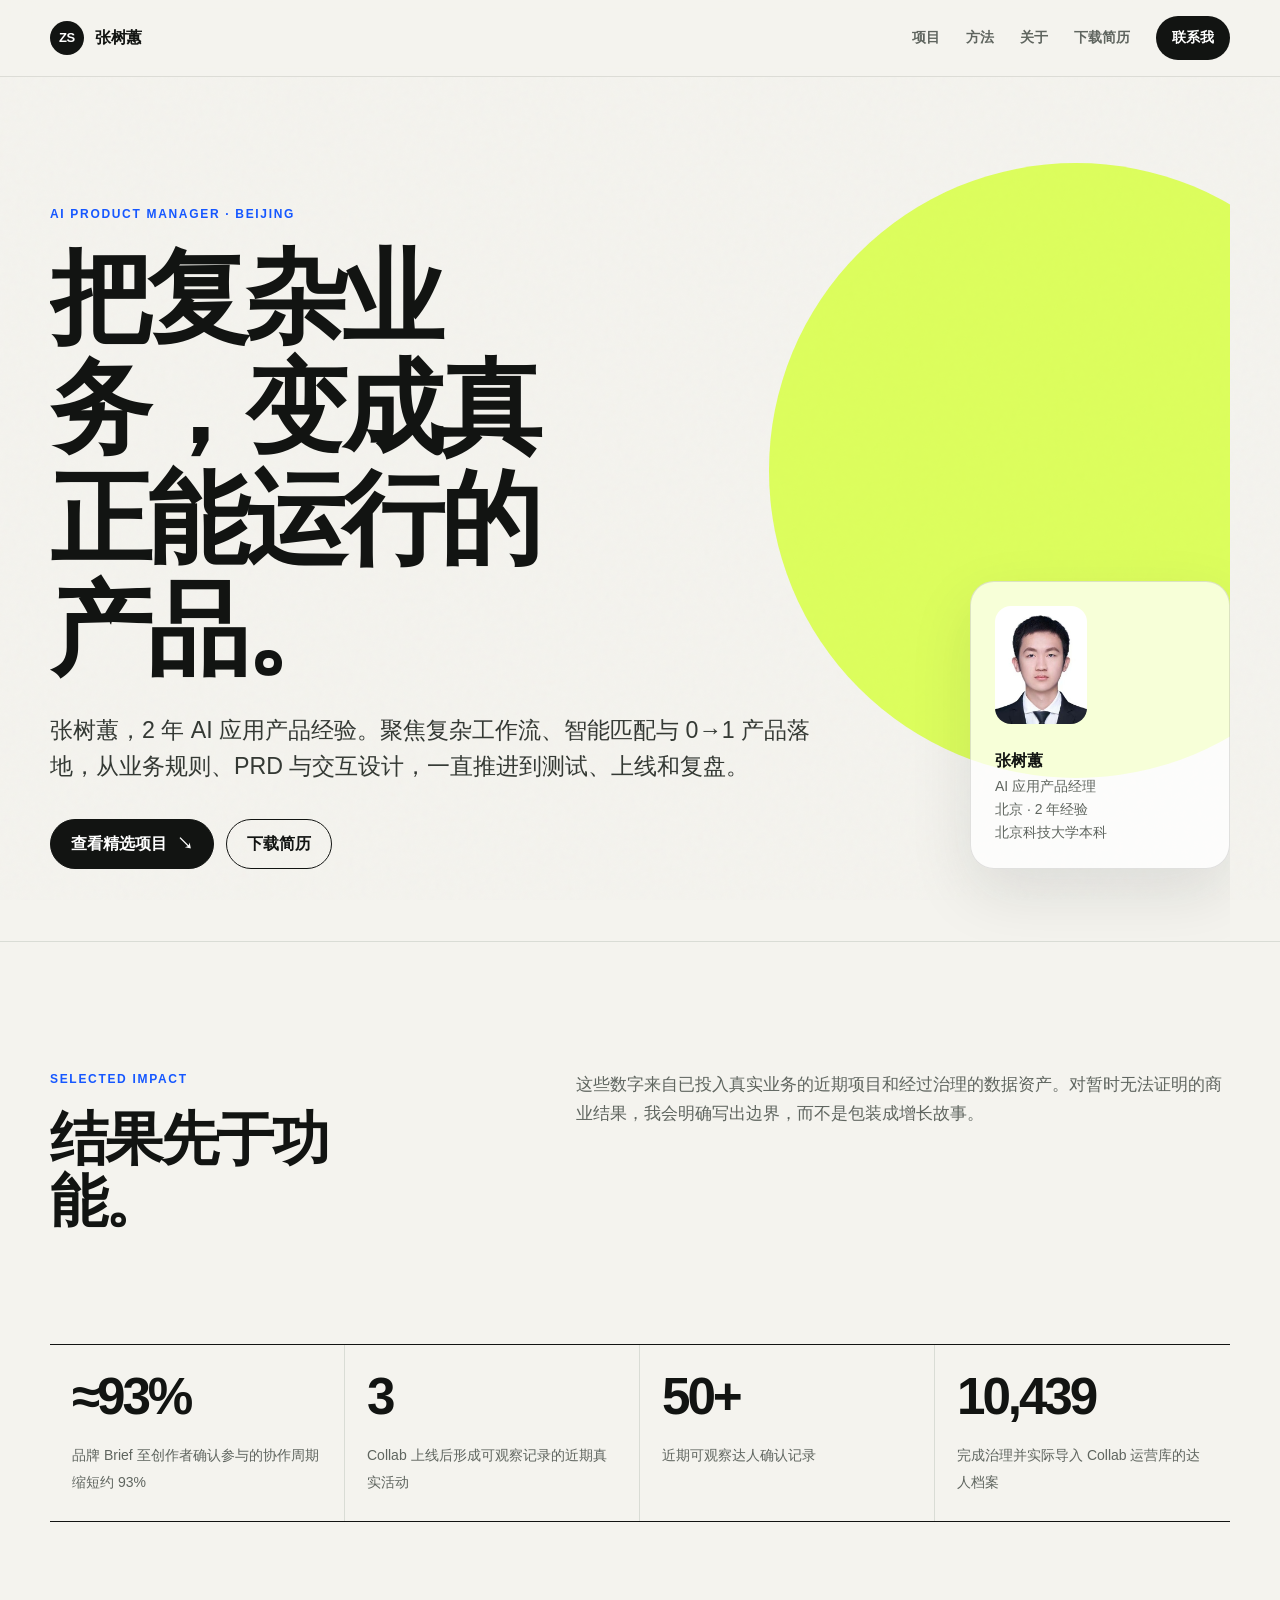
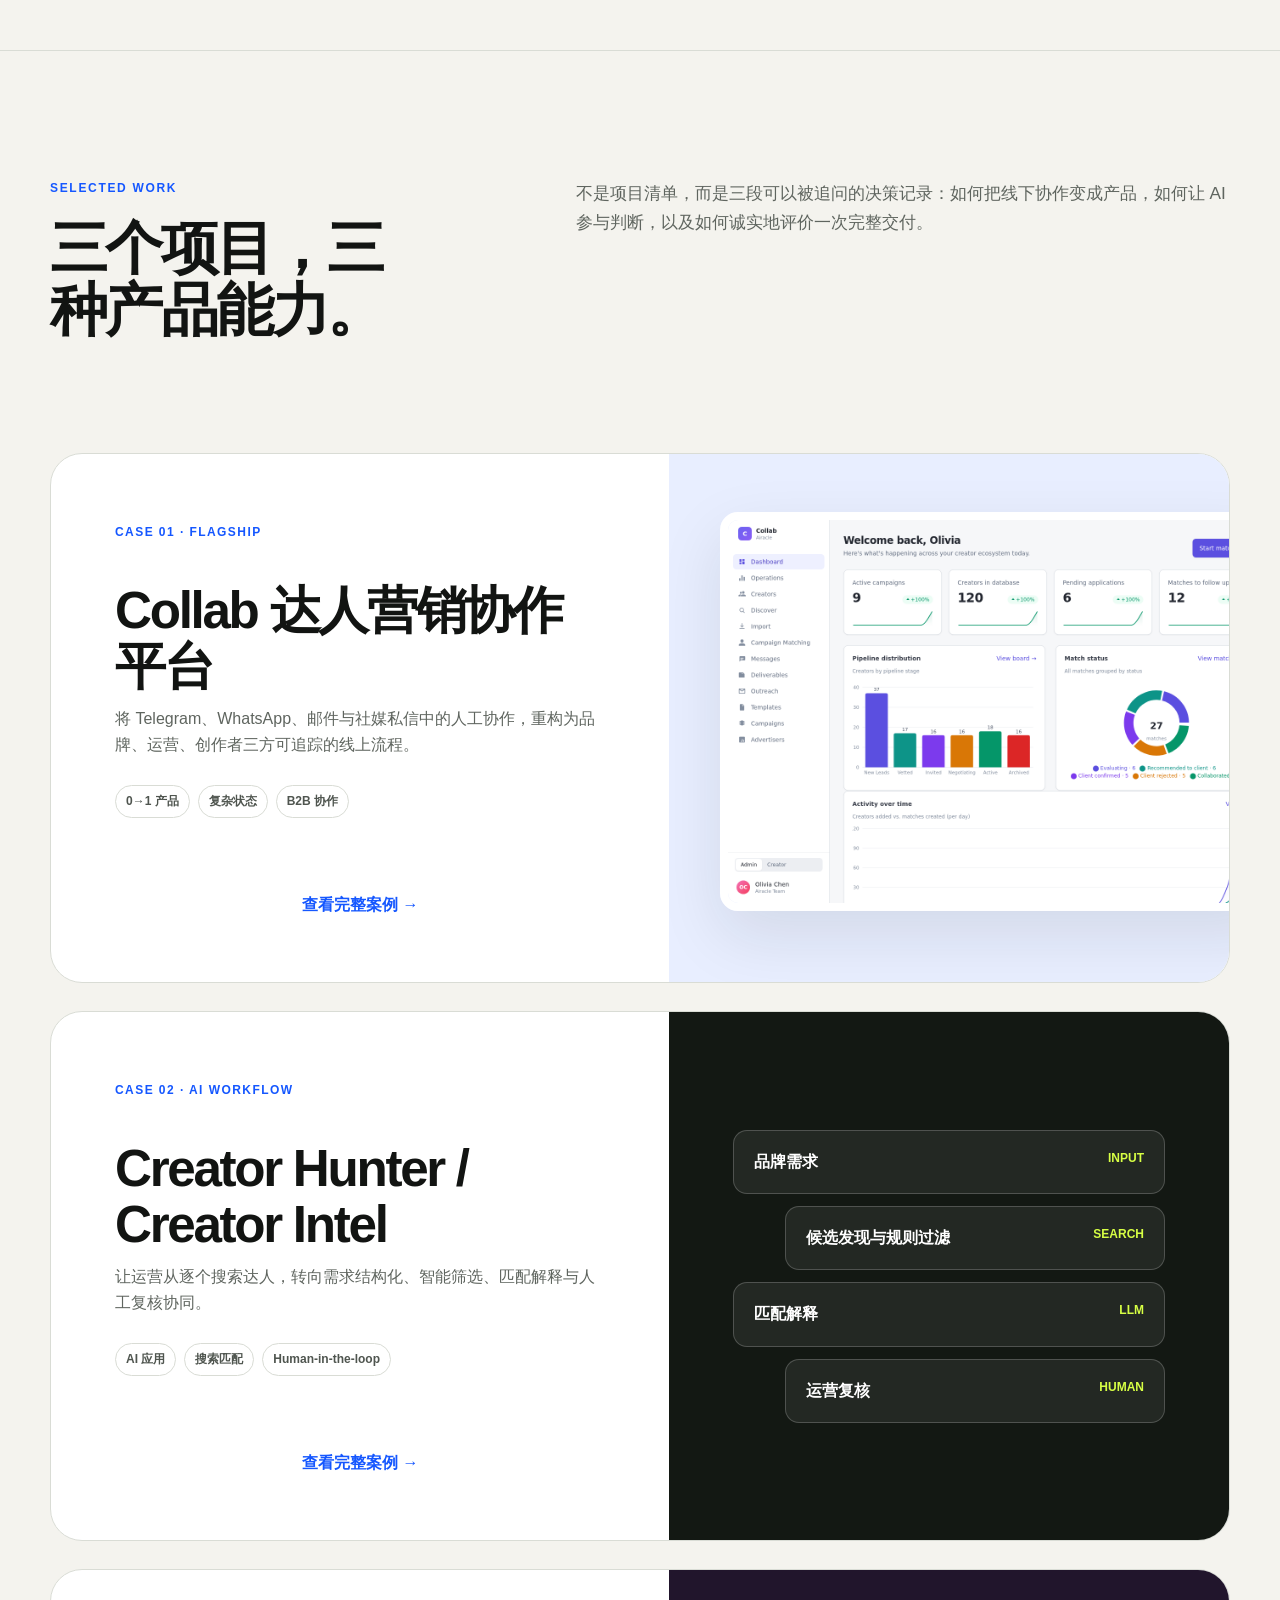
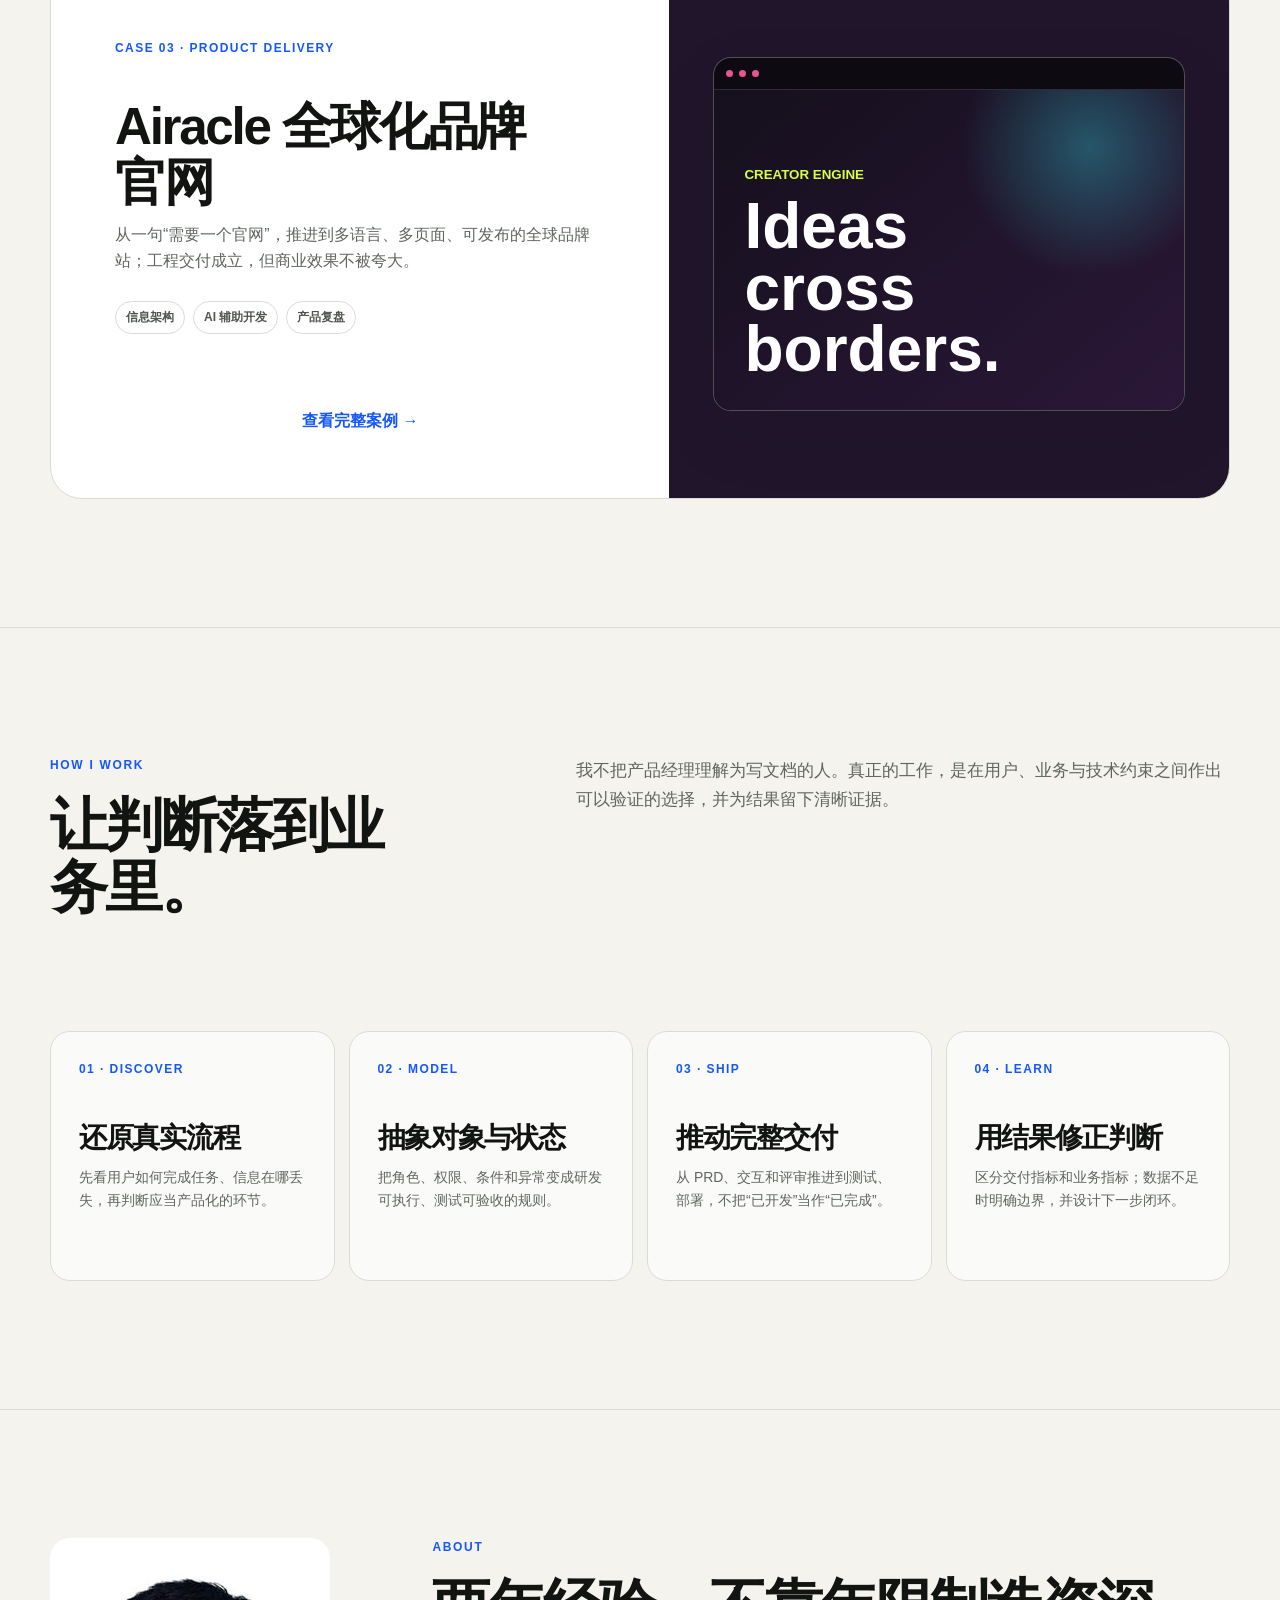
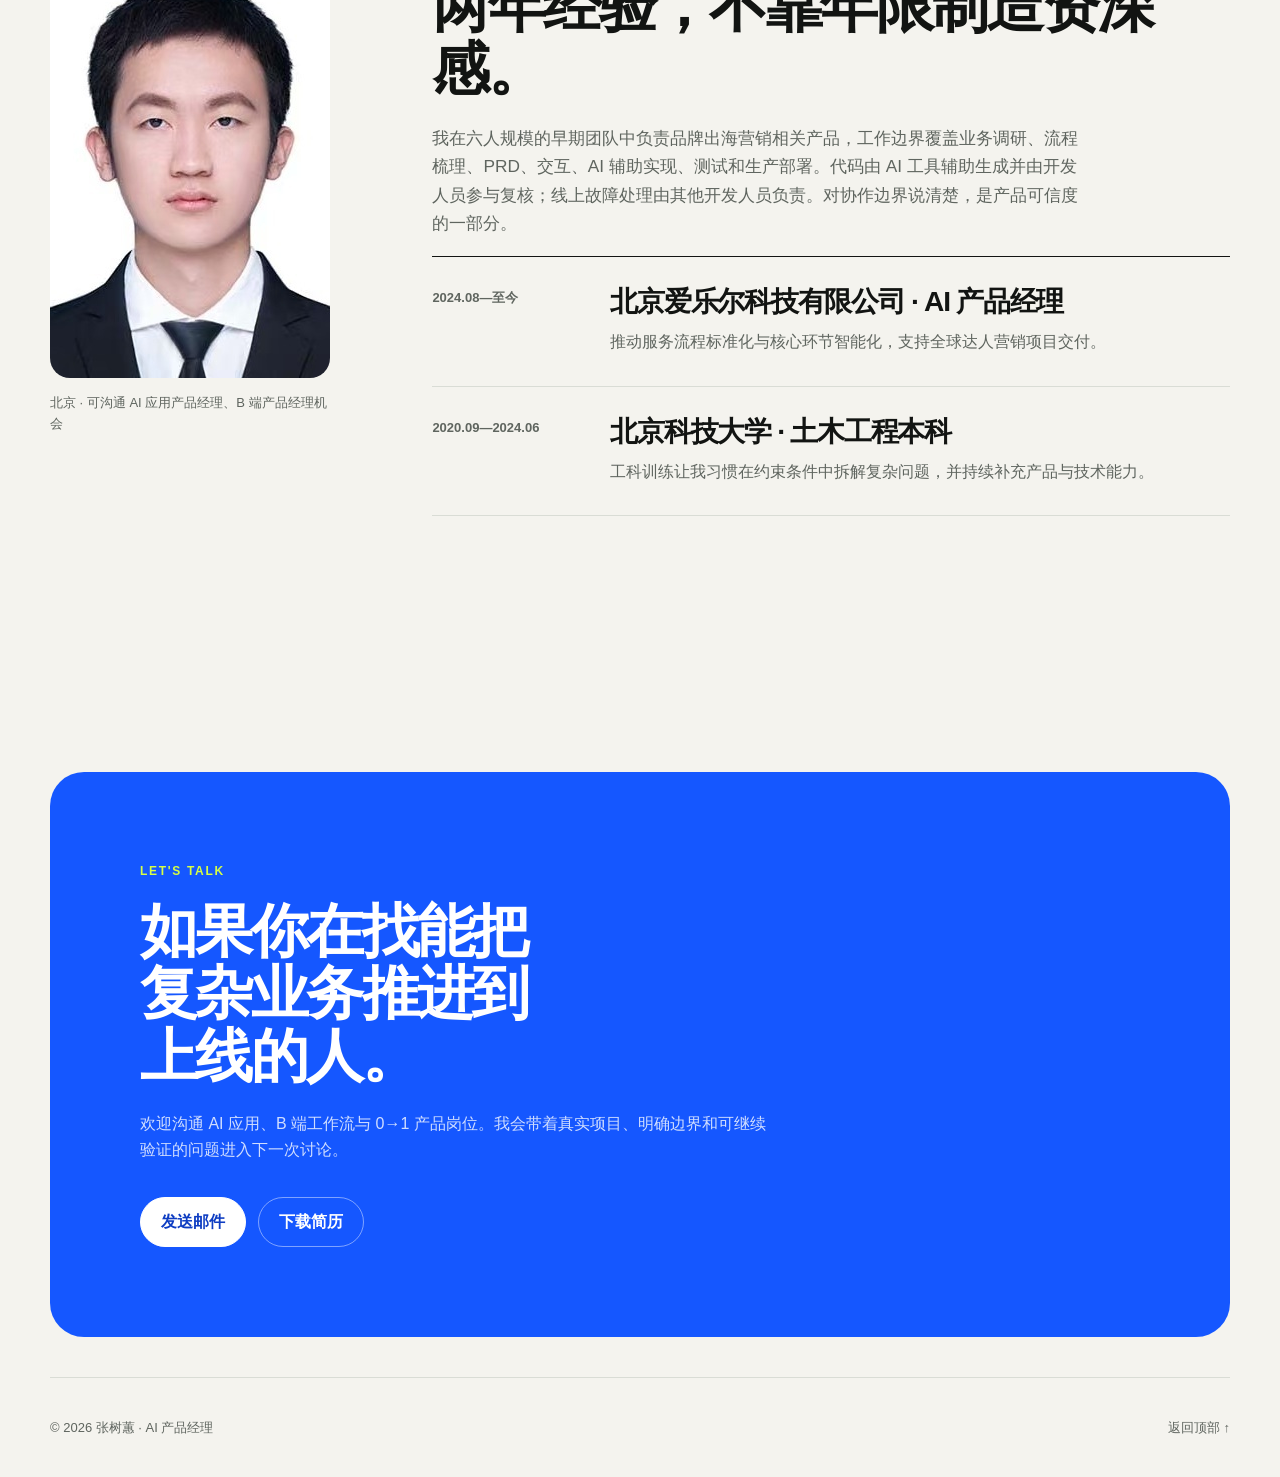
==== commit fb992a2f: "feat: add portfolio recovery and crawler support" ====
--- a/index.html
+++ b/index.html
@@ -55,7 +55,7 @@
           <p class="section-intro">这些数字来自已投入真实业务的近期项目和经过治理的数据资产。对暂时无法证明的商业结果，我会明确写出边界，而不是包装成增长故事。</p>
         </div>
         <div class="proof-grid reveal">
-          <div class="proof-item"><strong>≈93%</strong><span>品牌 Brief 至创作者确认参与的近期周期缩短幅度</span></div>
+          <div class="proof-item"><strong>≈93%</strong><span>品牌 Brief 至创作者确认参与的协作周期缩短约 93%</span></div>
           <div class="proof-item"><strong>3</strong><span>Collab 上线后形成可观察记录的近期真实活动</span></div>
           <div class="proof-item"><strong>50+</strong><span>近期可观察达人确认记录</span></div>
           <div class="proof-item"><strong>10,439</strong><span>完成治理并实际导入 Collab 运营库的达人档案</span></div>
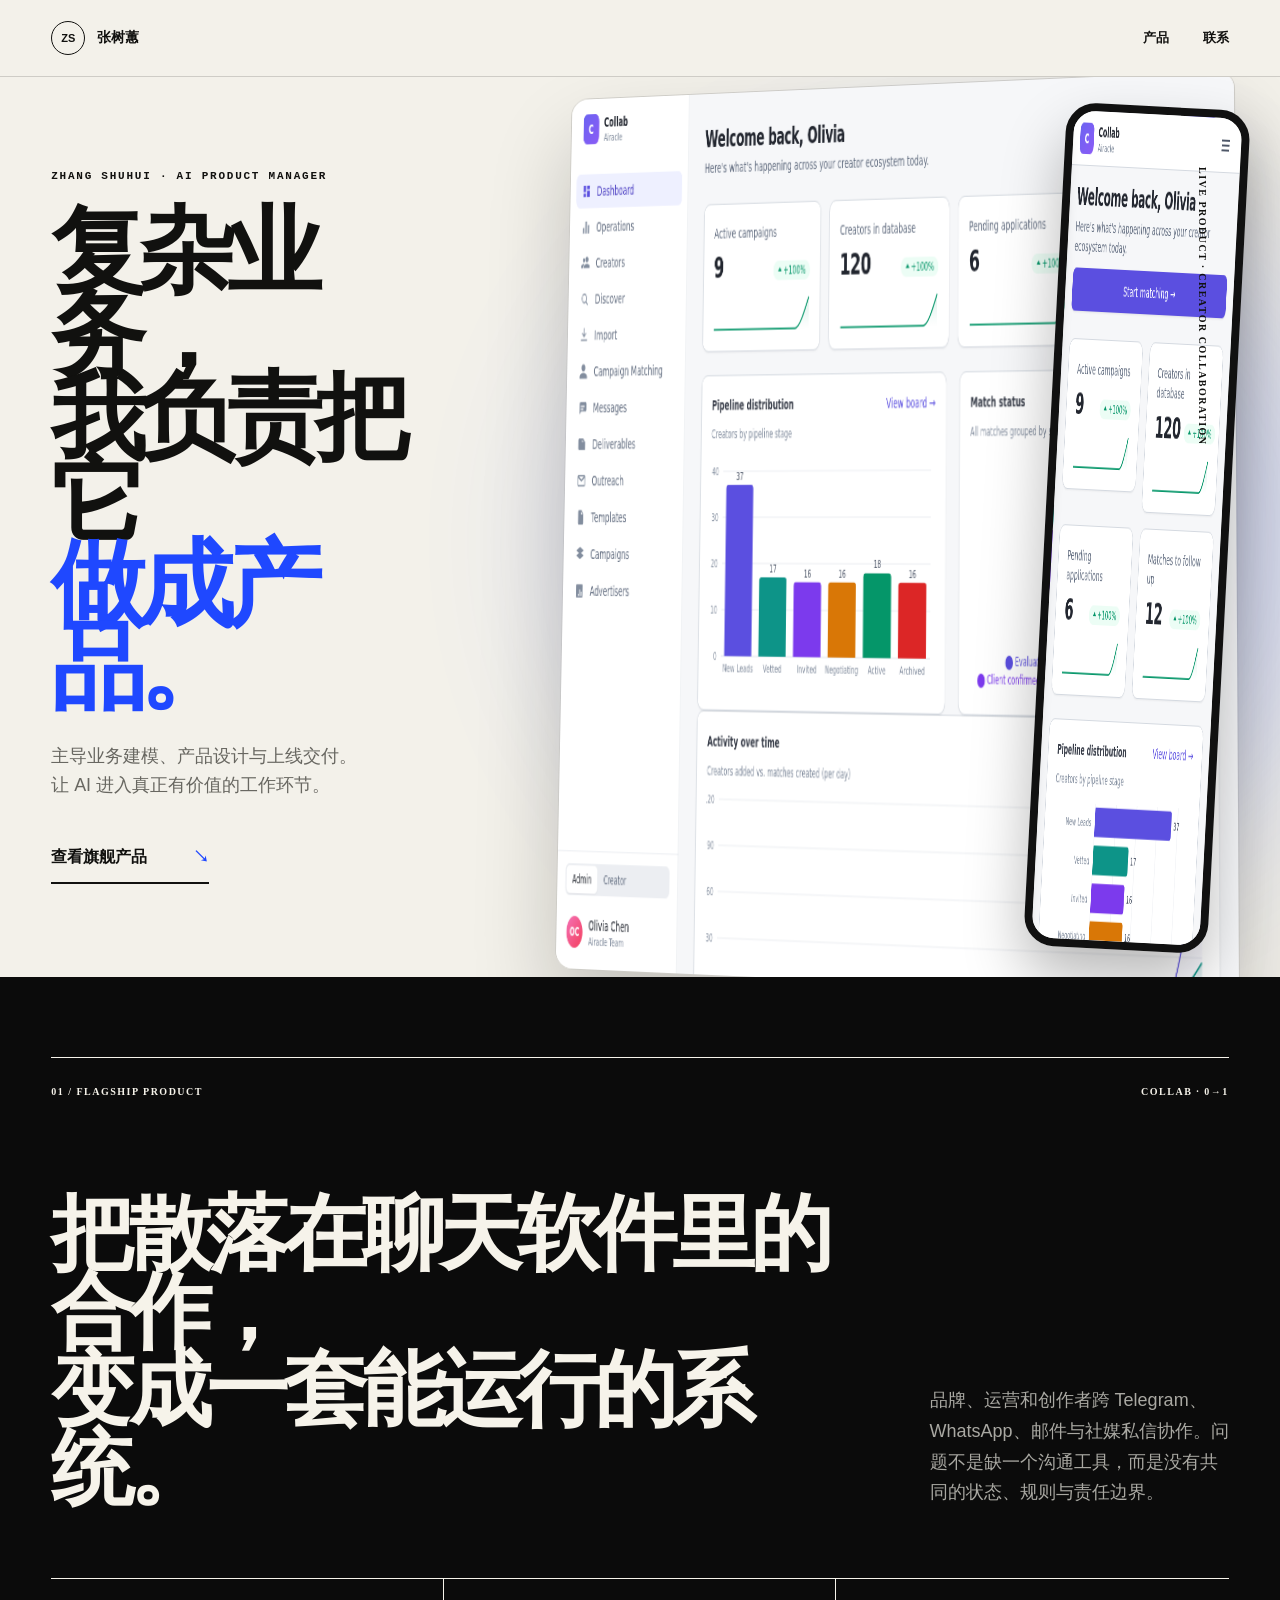
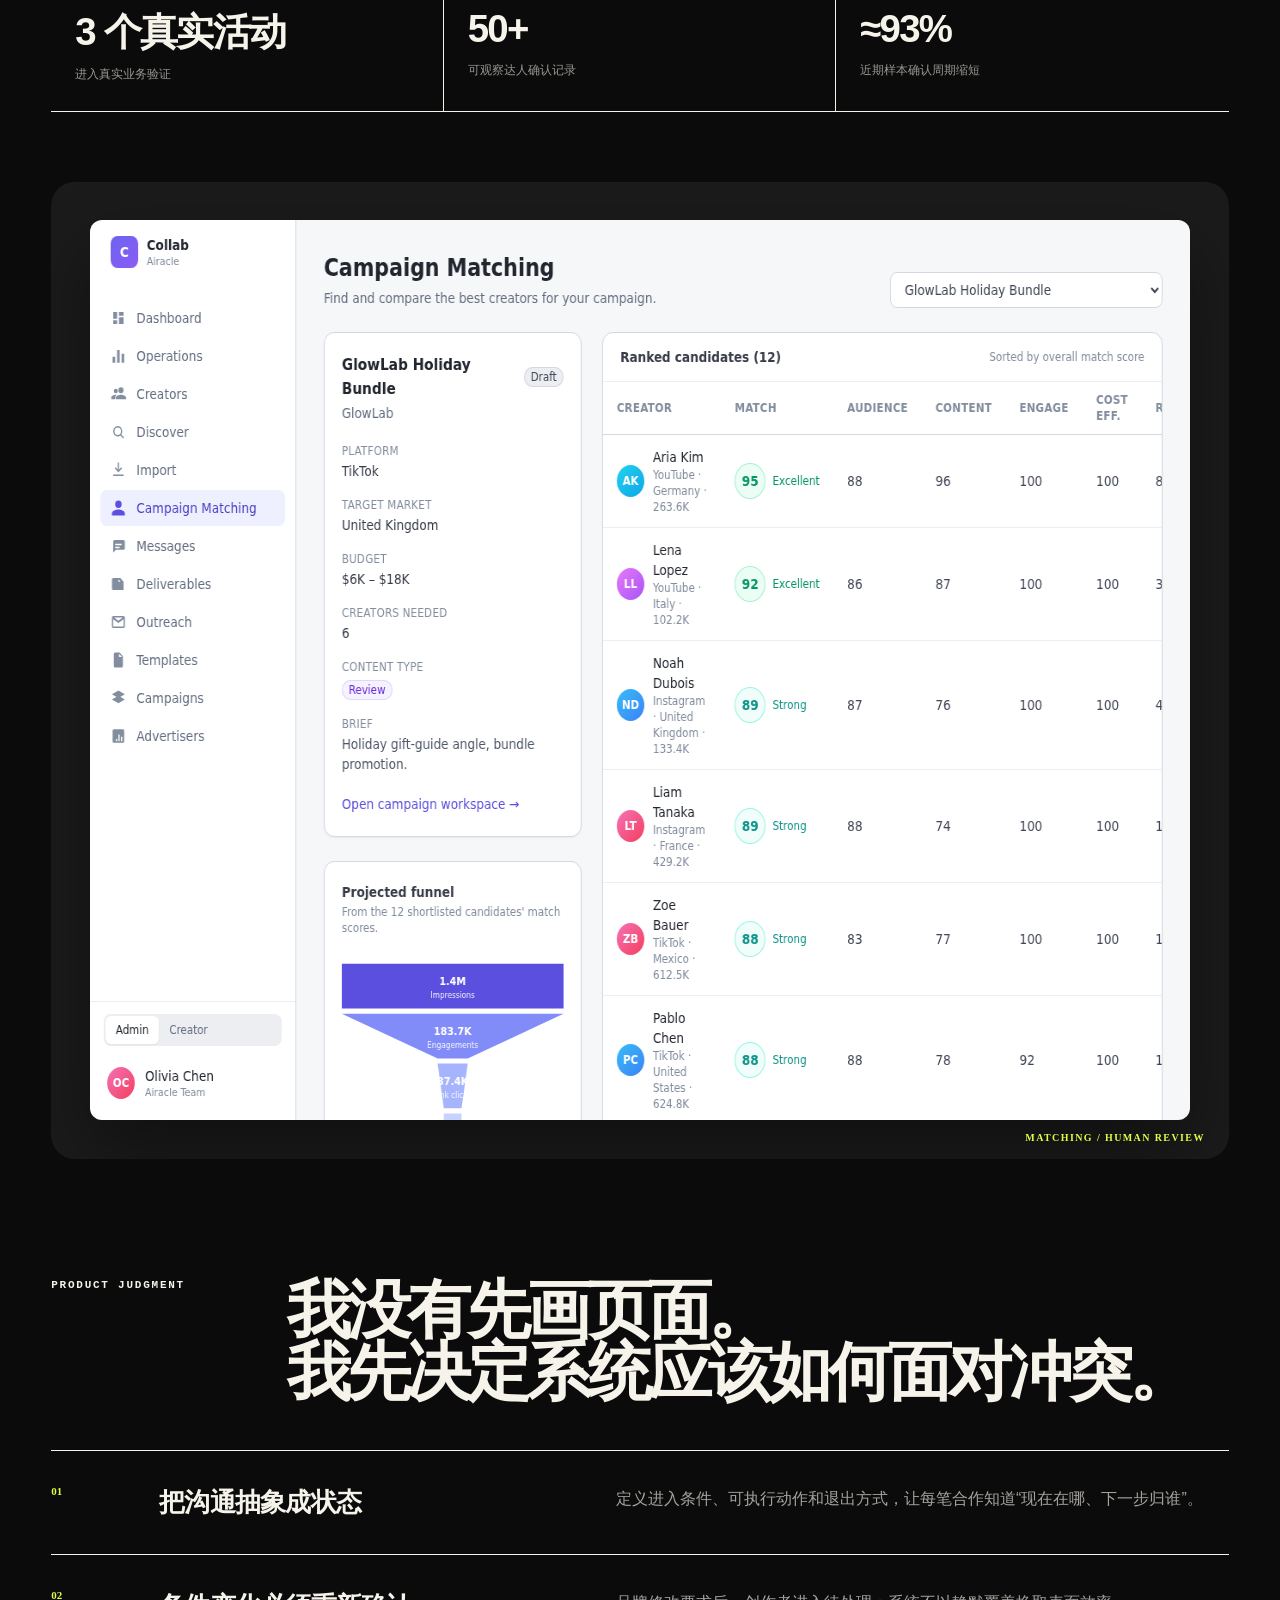
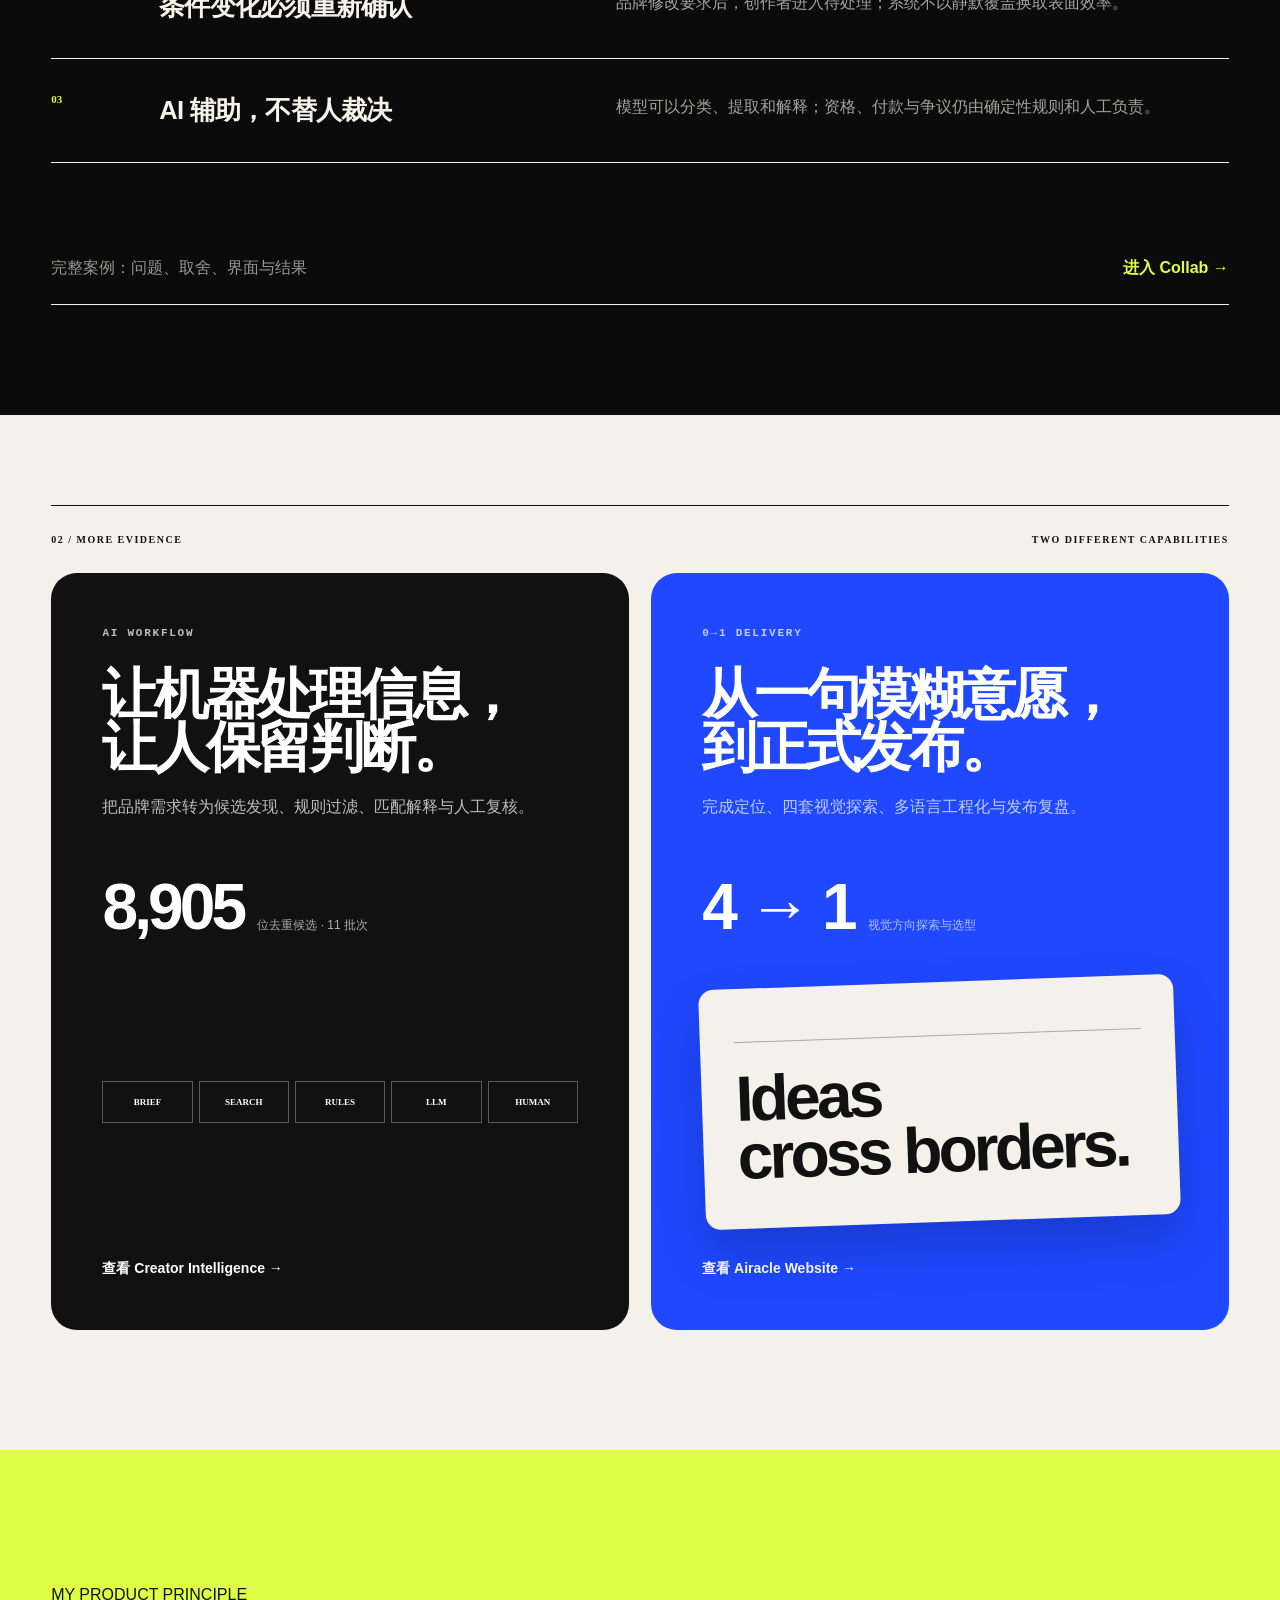
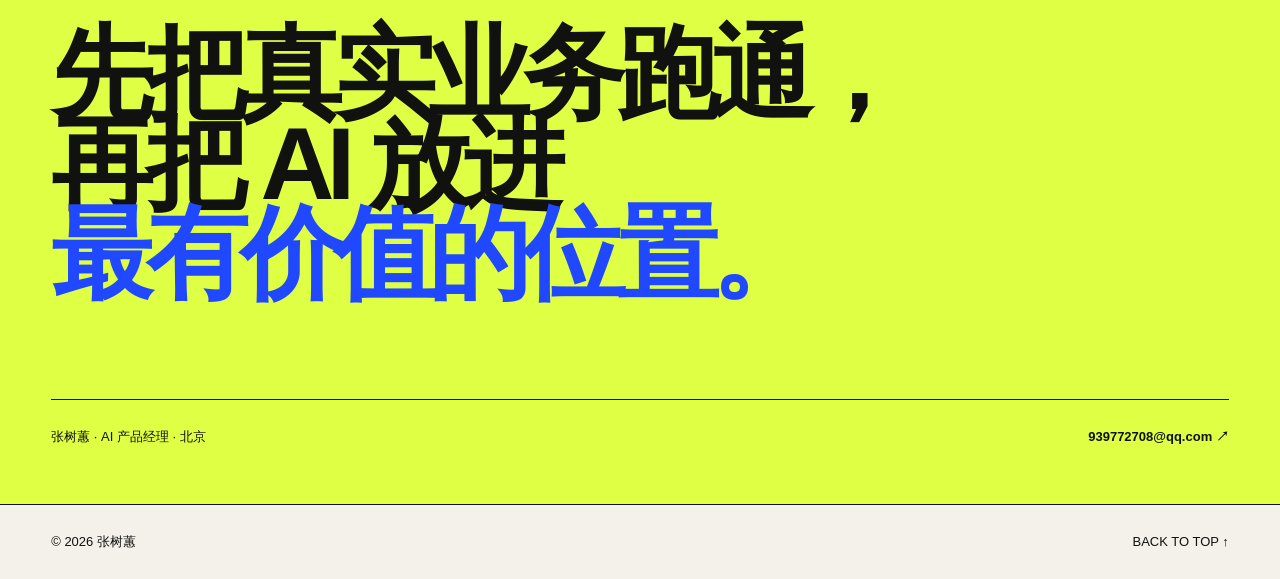
==== commit d6235b1d: "feat: turn homepage into a product showcase" ====
--- a/index.html
+++ b/index.html
@@ -1,123 +1,36 @@
 <!doctype html>
 <html lang="zh-CN">
 <head>
-  <meta charset="utf-8">
-  <meta name="viewport" content="width=device-width,initial-scale=1">
-  <title>张树蕙｜AI 应用产品经理</title>
-  <meta name="description" content="张树蕙的AI产品经理作品集：复杂业务流程、智能匹配与0到1产品落地。">
-  <meta name="theme-color" content="#f4f3ee">
-  <meta property="og:title" content="张树蕙｜AI 应用产品经理">
-  <meta property="og:description" content="把复杂业务，变成真正能运行的产品。">
-  <meta property="og:type" content="website">
-  <meta property="og:url" content="https://www.zhangshuhui.com/">
-  <meta property="og:image" content="https://www.zhangshuhui.com/assets/portfolio/collab-dashboard.png">
-  <link rel="canonical" href="https://www.zhangshuhui.com/">
-  <link rel="icon" href="assets/favicon.svg" type="image/svg+xml">
-  <link rel="stylesheet" href="styles.css">
+  <meta charset="utf-8"><meta name="viewport" content="width=device-width,initial-scale=1">
+  <title>张树蕙｜把复杂业务做成产品</title>
+  <meta name="description" content="张树蕙的AI产品作品集：复杂业务建模、AI工作流与0到1产品交付。">
+  <meta name="theme-color" content="#f3f1ea"><meta property="og:title" content="张树蕙｜AI 产品经理">
+  <meta property="og:description" content="复杂业务，我负责把它做成产品。"><meta property="og:type" content="website">
+  <meta property="og:url" content="https://www.zhangshuhui.com/"><meta property="og:image" content="https://www.zhangshuhui.com/assets/portfolio/collab-dashboard.png">
+  <link rel="canonical" href="https://www.zhangshuhui.com/"><link rel="icon" href="assets/favicon.svg"><link rel="stylesheet" href="styles.css">
 </head>
 <body>
-  <a class="skip-link" href="#main">跳到主要内容</a>
-  <header class="site-header">
-    <div class="nav-shell">
-      <a class="brand" href="#top" aria-label="张树蕙个人网站首页"><span class="brand-mark">ZS</span><span>张树蕙</span></a>
-      <button class="menu-button" type="button" data-menu-button aria-expanded="false" aria-controls="site-nav"><span aria-hidden="true">☰</span><span class="sr-only">打开导航</span></button>
-      <nav class="nav-links" id="site-nav" data-nav aria-label="主导航">
-        <a href="#work">项目</a><a href="#method">方法</a><a href="#about">关于</a>
-        <a href="resume/zhang-shuhui-ai-product-manager.pdf" download>下载简历</a>
-        <a class="nav-cta" href="#contact">联系我</a>
-      </nav>
-    </div>
-  </header>
-
-  <main id="main">
-    <section class="hero page-shell" id="top">
-      <div class="hero-grid">
-        <div>
-          <p class="eyebrow">AI PRODUCT MANAGER · BEIJING</p>
-          <h1>把复杂业务，变成真正能运行的产品。</h1>
-          <p class="hero-lede">张树蕙，2 年 AI 应用产品经验。聚焦复杂工作流、智能匹配与 0→1 产品落地，从业务规则、PRD 与交互设计，一直推进到测试、上线和复盘。</p>
-          <div class="hero-actions">
-            <a class="button primary" href="#work">查看精选项目 <span aria-hidden="true">↘</span></a>
-            <a class="button secondary" href="resume/zhang-shuhui-ai-product-manager.pdf" download>下载简历</a>
-          </div>
-        </div>
-        <aside class="hero-aside" aria-label="个人信息">
-          <img src="assets/profile.jpg" alt="张树蕙证件照" width="330" height="440">
-          <strong>张树蕙</strong><span>AI 应用产品经理</span><span>北京 · 2 年经验</span><span>北京科技大学本科</span>
-        </aside>
-      </div>
-    </section>
-
-    <section class="section-block" aria-labelledby="proof-title">
-      <div class="section-shell">
-        <div class="section-heading reveal">
-          <div><p class="section-label">SELECTED IMPACT</p><h2 id="proof-title">结果先于功能。</h2></div>
-          <p class="section-intro">这些数字来自已投入真实业务的近期项目和经过治理的数据资产。对暂时无法证明的商业结果，我会明确写出边界，而不是包装成增长故事。</p>
-        </div>
-        <div class="proof-grid reveal">
-          <div class="proof-item"><strong>≈93%</strong><span>品牌 Brief 至创作者确认参与的协作周期缩短约 93%</span></div>
-          <div class="proof-item"><strong>3</strong><span>Collab 上线后形成可观察记录的近期真实活动</span></div>
-          <div class="proof-item"><strong>50+</strong><span>近期可观察达人确认记录</span></div>
-          <div class="proof-item"><strong>10,439</strong><span>完成治理并实际导入 Collab 运营库的达人档案</span></div>
-        </div>
-      </div>
-    </section>
-
-    <section class="section-block" id="work" aria-labelledby="work-title">
-      <div class="section-shell">
-        <div class="section-heading reveal">
-          <div><p class="section-label">SELECTED WORK</p><h2 id="work-title">三个项目，三种产品能力。</h2></div>
-          <p class="section-intro">不是项目清单，而是三段可以被追问的决策记录：如何把线下协作变成产品，如何让 AI 参与判断，以及如何诚实地评价一次完整交付。</p>
-        </div>
-        <div class="case-list">
-          <a class="case-card reveal" href="cases/collab.html">
-            <div class="case-copy"><div><span class="case-index">CASE 01 · FLAGSHIP</span><h3>Collab 达人营销协作平台</h3><p>将 Telegram、WhatsApp、邮件与社媒私信中的人工协作，重构为品牌、运营、创作者三方可追踪的线上流程。</p><div class="case-meta"><span class="tag">0→1 产品</span><span class="tag">复杂状态</span><span class="tag">B2B 协作</span></div></div><strong class="button text-link">查看完整案例 →</strong></div>
-            <div class="case-visual collab"><img src="assets/portfolio/collab-dashboard.png" alt="Collab运营后台演示界面" width="1280" height="900" loading="lazy"></div>
-          </a>
-          <a class="case-card reveal" href="cases/creator-intelligence.html">
-            <div class="case-copy"><div><span class="case-index">CASE 02 · AI WORKFLOW</span><h3>Creator Hunter / Creator Intel</h3><p>让运营从逐个搜索达人，转向需求结构化、智能筛选、匹配解释与人工复核协同。</p><div class="case-meta"><span class="tag">AI 应用</span><span class="tag">搜索匹配</span><span class="tag">Human-in-the-loop</span></div></div><strong class="button text-link">查看完整案例 →</strong></div>
-            <div class="case-visual system-visual" aria-label="Creator Intelligence工作流示意"><div class="system-node"><b>品牌需求</b><span>INPUT</span></div><div class="system-node"><b>候选发现与规则过滤</b><span>SEARCH</span></div><div class="system-node"><b>匹配解释</b><span>LLM</span></div><div class="system-node"><b>运营复核</b><span>HUMAN</span></div></div>
-          </a>
-          <a class="case-card reveal" href="cases/airacle-website.html">
-            <div class="case-copy"><div><span class="case-index">CASE 03 · PRODUCT DELIVERY</span><h3>Airacle 全球化品牌官网</h3><p>从一句“需要一个官网”，推进到多语言、多页面、可发布的全球品牌站；工程交付成立，但商业效果不被夸大。</p><div class="case-meta"><span class="tag">信息架构</span><span class="tag">AI 辅助开发</span><span class="tag">产品复盘</span></div></div><strong class="button text-link">查看完整案例 →</strong></div>
-            <div class="case-visual website-visual"><div class="website-frame" aria-label="Airacle全球化官网视觉示意"><div class="website-frame-bar"><i></i><i></i><i></i></div><div class="website-frame-body"><small>CREATOR ENGINE</small><strong>Ideas cross borders.</strong></div></div></div>
-          </a>
-        </div>
-      </div>
-    </section>
-
-    <section class="section-block" id="method" aria-labelledby="method-title">
-      <div class="section-shell">
-        <div class="section-heading reveal"><div><p class="section-label">HOW I WORK</p><h2 id="method-title">让判断落到业务里。</h2></div><p class="section-intro">我不把产品经理理解为写文档的人。真正的工作，是在用户、业务与技术约束之间作出可以验证的选择，并为结果留下清晰证据。</p></div>
-        <div class="method-grid">
-          <article class="method-card reveal"><span>01 · DISCOVER</span><h3>还原真实流程</h3><p>先看用户如何完成任务、信息在哪丢失，再判断应当产品化的环节。</p></article>
-          <article class="method-card reveal"><span>02 · MODEL</span><h3>抽象对象与状态</h3><p>把角色、权限、条件和异常变成研发可执行、测试可验收的规则。</p></article>
-          <article class="method-card reveal"><span>03 · SHIP</span><h3>推动完整交付</h3><p>从 PRD、交互和评审推进到测试、部署，不把“已开发”当作“已完成”。</p></article>
-          <article class="method-card reveal"><span>04 · LEARN</span><h3>用结果修正判断</h3><p>区分交付指标和业务指标；数据不足时明确边界，并设计下一步闭环。</p></article>
-        </div>
-      </div>
-    </section>
-
-    <section class="section-block" id="about" aria-labelledby="about-title">
-      <div class="section-shell about-layout">
-        <div class="profile-card reveal"><img src="assets/profile.jpg" alt="张树蕙个人照片" width="330" height="440" loading="lazy"><p>北京 · 可沟通 AI 应用产品经理、B 端产品经理机会</p></div>
-        <div>
-          <p class="section-label">ABOUT</p><h2 id="about-title">两年经验，不靠年限制造资深感。</h2>
-          <p class="section-intro">我在六人规模的早期团队中负责品牌出海营销相关产品，工作边界覆盖业务调研、流程梳理、PRD、交互、AI 辅助实现、测试和生产部署。代码由 AI 工具辅助生成并由开发人员参与复核；线上故障处理由其他开发人员负责。对协作边界说清楚，是产品可信度的一部分。</p>
-          <div class="timeline">
-            <div class="timeline-row"><time>2024.08—至今</time><div><h3>北京爱乐尔科技有限公司 · AI 产品经理</h3><p>推动服务流程标准化与核心环节智能化，支持全球达人营销项目交付。</p></div></div>
-            <div class="timeline-row"><time>2020.09—2024.06</time><div><h3>北京科技大学 · 土木工程本科</h3><p>工科训练让我习惯在约束条件中拆解复杂问题，并持续补充产品与技术能力。</p></div></div>
-          </div>
-        </div>
-      </div>
-    </section>
-
-    <section class="contact-panel page-shell" id="contact" aria-labelledby="contact-title">
-      <p class="section-label" style="color:#d7ff44">LET'S TALK</p><h2 id="contact-title">如果你在找能把复杂业务推进到上线的人。</h2><p>欢迎沟通 AI 应用、B 端工作流与 0→1 产品岗位。我会带着真实项目、明确边界和可继续验证的问题进入下一次讨论。</p>
-      <div class="hero-actions"><a class="button primary" href="mailto:939772708@qq.com">发送邮件</a><a class="button secondary" href="resume/zhang-shuhui-ai-product-manager.pdf" download>下载简历</a></div>
-    </section>
-  </main>
-  <footer class="site-footer"><span>© <span data-year></span> 张树蕙 · AI 产品经理</span><a href="#top">返回顶部 ↑</a></footer>
-  <script src="script.js"></script>
-</body>
-</html>
+<a class="skip-link" href="#main">跳到主要内容</a>
+<header class="site-header"><div class="nav-shell"><a class="brand" href="#top" aria-label="张树蕙首页"><span>ZS</span><b>张树蕙</b></a><button class="menu-button" data-menu-button aria-expanded="false" aria-controls="site-nav" aria-label="打开导航">菜单</button><nav id="site-nav" data-nav><a href="#products">产品</a><a href="mailto:939772708@qq.com">联系</a></nav></div></header>
+<main id="main">
+<section class="launch-hero page-shell" id="top">
+  <div class="launch-copy reveal"><p class="eyebrow">ZHANG SHUHUI · AI PRODUCT MANAGER</p><h1>复杂业务，<br>我负责把它<br><em>做成产品。</em></h1><p class="hero-note">主导业务建模、产品设计与上线交付。<br>让 AI 进入真正有价值的工作环节。</p><a class="primary-link" href="#collab">查看旗舰产品 <span>↘</span></a></div>
+  <div class="product-stage reveal" aria-label="Collab产品界面预览"><div class="stage-glow"></div><img class="stage-primary" src="assets/portfolio/collab-dashboard.png" alt="Collab运营工作台" width="1280" height="900"><img class="stage-secondary" src="assets/portfolio/collab-mobile.png" alt="Collab移动端状态页面" width="390" height="844"><span class="stage-caption">LIVE PRODUCT · CREATOR COLLABORATION</span></div>
+</section>
+<section class="flagship" id="collab" data-flagship="collab">
+  <div class="page-shell"><div class="section-kicker"><span>01 / FLAGSHIP PRODUCT</span><span>COLLAB · 0→1</span></div>
+  <div class="flagship-head reveal"><h2>把散落在聊天软件里的合作，<br>变成一套能运行的系统。</h2><p>品牌、运营和创作者跨 Telegram、WhatsApp、邮件与社媒私信协作。问题不是缺一个沟通工具，而是没有共同的状态、规则与责任边界。</p></div>
+  <div class="impact-strip reveal"><div><strong>3 个真实活动</strong><span>进入真实业务验证</span></div><div><strong>50+</strong><span>可观察达人确认记录</span></div><div><strong>≈93%</strong><span>近期样本确认周期缩短</span></div></div>
+  <div class="product-canvas reveal"><img src="assets/portfolio/collab-matching.png" alt="Collab达人匹配界面" width="1280" height="900" loading="lazy"><span class="canvas-note">MATCHING / HUMAN REVIEW</span></div>
+  <div class="decision-intro"><p class="eyebrow">PRODUCT JUDGMENT</p><h3>我没有先画页面。<br>我先决定系统应该如何面对冲突。</h3></div>
+  <div class="decision-list reveal"><article><span>01</span><h4>把沟通抽象成状态</h4><p>定义进入条件、可执行动作和退出方式，让每笔合作知道“现在在哪、下一步归谁”。</p></article><article><span>02</span><h4>条件变化必须重新确认</h4><p>品牌修改要求后，创作者进入待处理；系统不以静默覆盖换取表面效率。</p></article><article><span>03</span><h4>AI 辅助，不替人裁决</h4><p>模型可以分类、提取和解释；资格、付款与争议仍由确定性规则和人工负责。</p></article></div>
+  <a class="case-jump" href="cases/collab.html"><span>完整案例：问题、取舍、界面与结果</span><b>进入 Collab →</b></a></div>
+</section>
+<section class="products page-shell" id="products"><div class="section-kicker"><span>02 / MORE EVIDENCE</span><span>TWO DIFFERENT CAPABILITIES</span></div><div class="support-grid">
+  <a class="support-card dark reveal" href="cases/creator-intelligence.html"><div><p class="eyebrow">AI WORKFLOW</p><h2>让机器处理信息，<br>让人保留判断。</h2><p>把品牌需求转为候选发现、规则过滤、匹配解释与人工复核。</p><div class="mini-stat"><strong>8,905</strong><span>位去重候选 · 11 批次</span></div></div><div class="signal-flow"><i>BRIEF</i><i>SEARCH</i><i>RULES</i><i>LLM</i><i>HUMAN</i></div><b class="card-arrow">查看 Creator Intelligence →</b></a>
+  <a class="support-card blue reveal" href="cases/airacle-website.html"><div><p class="eyebrow">0→1 DELIVERY</p><h2>从一句模糊意愿，<br>到正式发布。</h2><p>完成定位、四套视觉探索、多语言工程化与发布复盘。</p><div class="mini-stat"><strong>4 → 1</strong><span>视觉方向探索与选型</span></div></div><div class="browser-card"><span></span><strong>Ideas<br>cross borders.</strong></div><b class="card-arrow">查看 Airacle Website →</b></a>
+</div></section>
+<section class="principle"><div class="page-shell reveal"><p>MY PRODUCT PRINCIPLE</p><h2>先把真实业务跑通，<br>再把 AI 放进<br><em>最有价值的位置。</em></h2><div class="contact-row"><span>张树蕙 · AI 产品经理 · 北京</span><a href="mailto:939772708@qq.com">939772708@qq.com ↗</a></div></div></section>
+</main>
+<footer><span>© <span data-year></span> 张树蕙</span><a href="#top">BACK TO TOP ↑</a></footer><script src="script.js"></script>
+</body></html>
--- a/styles.css
+++ b/styles.css
@@ -1,12 +1,5 @@
-:root{color-scheme:light;--paper:#f4f3ee;--surface:#fff;--ink:#121412;--muted:#5f655f;--line:#d9dcd5;--accent:#1557ff;--soft:#e8eeff;--lime:#d7ff44;--max:1180px;--shadow:0 24px 64px rgba(24,31,27,.1)}
-*{box-sizing:border-box}html{scroll-behavior:smooth;scroll-padding-top:96px}body{margin:0;min-width:320px;background:var(--paper);color:var(--ink);font-family:Inter,"SF Pro Display",-apple-system,BlinkMacSystemFont,"Segoe UI","PingFang SC","Microsoft YaHei",sans-serif;font-size:16px;line-height:1.65;text-rendering:optimizeLegibility}body:before{position:fixed;inset:0;z-index:-1;pointer-events:none;content:"";opacity:.34;background-image:url("data:image/svg+xml,%3Csvg viewBox='0 0 180 180' xmlns='http://www.w3.org/2000/svg'%3E%3Cfilter id='n'%3E%3CfeTurbulence type='fractalNoise' baseFrequency='.8' numOctaves='3'/%3E%3C/filter%3E%3Crect width='100%25' height='100%25' filter='url(%23n)' opacity='.08'/%3E%3C/svg%3E")}img{display:block;max-width:100%}a{color:inherit;text-decoration:none}button{font:inherit}h1,h2,h3,p,figure,blockquote{margin-top:0}h1,h2,h3{line-height:1.08;letter-spacing:-.045em}h1{margin-bottom:28px;font-size:clamp(3.25rem,8vw,7.5rem)}h2{margin-bottom:24px;font-size:clamp(2.1rem,4.5vw,4.4rem)}h3{margin-bottom:12px;font-size:clamp(1.3rem,2.2vw,2rem)}p{margin-bottom:18px}:focus-visible{outline:3px solid var(--accent);outline-offset:4px}.skip-link{position:fixed;top:12px;left:12px;z-index:100;padding:10px 14px;border-radius:10px;background:var(--ink);color:#fff;transform:translateY(-150%)}.skip-link:focus{transform:none}.sr-only{position:absolute;width:1px;height:1px;padding:0;margin:-1px;overflow:hidden;clip:rect(0,0,0,0);white-space:nowrap;border:0}
-.site-header{position:sticky;top:0;z-index:20;border-bottom:1px solid rgba(18,20,18,.1);background:rgba(244,243,238,.9);backdrop-filter:blur(18px)}.nav-shell,.page-shell,.section-shell,.site-footer{width:min(calc(100% - 40px),var(--max));margin:0 auto}.nav-shell{min-height:76px;display:flex;align-items:center;justify-content:space-between;gap:28px}.brand{display:inline-flex;align-items:center;gap:11px;font-weight:760;letter-spacing:-.02em}.brand-mark{display:grid;width:34px;height:34px;place-items:center;border-radius:50%;background:var(--ink);color:#fff;font-size:13px}.nav-links{display:flex;align-items:center;gap:26px;color:var(--muted);font-size:14px;font-weight:650}.nav-links a:hover{color:var(--ink)}.nav-links .nav-cta{padding:10px 16px;border-radius:999px;background:var(--ink);color:#fff}.menu-button{display:none;width:42px;height:42px;padding:0;border:1px solid var(--line);border-radius:50%;background:var(--surface)}
-.hero{position:relative;min-height:calc(100vh - 76px);display:grid;align-content:center;padding:clamp(72px,10vw,140px) 0 72px;overflow:clip}.hero:after{position:absolute;top:10%;right:-13%;z-index:-1;width:min(48vw,640px);aspect-ratio:1;content:"";border-radius:50%;background:var(--lime);opacity:.85}.hero-grid{display:grid;grid-template-columns:minmax(0,1.55fr) minmax(260px,.45fr);align-items:end;gap:clamp(40px,7vw,100px)}.eyebrow,.section-label{margin-bottom:18px;color:var(--accent);font-size:12px;font-weight:800;letter-spacing:.14em;text-transform:uppercase}.hero h1{max-width:10ch}.hero-lede,.case-lede{max-width:760px;color:#343934;font-size:clamp(1.14rem,2vw,1.45rem);line-height:1.55}.hero-aside{padding:24px;border:1px solid rgba(18,20,18,.12);border-radius:24px;background:rgba(255,255,255,.76);box-shadow:var(--shadow)}.hero-aside img{width:92px;height:118px;margin-bottom:24px;border-radius:16px;object-fit:cover}.hero-aside strong,.hero-aside span{display:block}.hero-aside span{color:var(--muted);font-size:14px}.hero-actions{display:flex;flex-wrap:wrap;gap:12px;margin-top:34px}.button{display:inline-flex;min-height:50px;align-items:center;justify-content:center;gap:10px;padding:0 20px;border:1px solid var(--ink);border-radius:999px;font-weight:720;transition:transform .16s ease,box-shadow .16s ease}.button:hover{transform:translateY(-2px);box-shadow:0 10px 24px rgba(18,20,18,.12)}.button.primary{background:var(--ink);color:#fff}.button.secondary{background:transparent}.button.text-link{min-height:auto;padding:0;border:0;color:var(--accent)}
-.section-block{padding:clamp(80px,10vw,144px) 0;border-top:1px solid var(--line)}.section-heading{display:grid;grid-template-columns:minmax(0,.8fr) minmax(300px,1.2fr);gap:clamp(36px,7vw,100px);align-items:start;margin-bottom:clamp(44px,7vw,88px)}.section-heading h2{max-width:12ch}.section-intro{max-width:660px;color:var(--muted);font-size:1.08rem}.proof-grid{display:grid;grid-template-columns:repeat(4,1fr);border-block:1px solid var(--ink)}.proof-item{min-height:170px;padding:26px 22px;border-right:1px solid var(--line)}.proof-item:last-child{border:0}.proof-item strong{display:block;margin-bottom:20px;font-size:clamp(2rem,4vw,3.8rem);line-height:1;letter-spacing:-.06em}.proof-item span{color:var(--muted);font-size:14px}
-.case-list{display:grid;gap:28px}.case-card{display:grid;grid-template-columns:minmax(0,1.05fr) minmax(360px,.95fr);min-height:530px;overflow:hidden;border:1px solid var(--line);border-radius:32px;background:var(--surface);transition:transform .22s ease,box-shadow .22s ease}.case-card:hover{transform:translateY(-5px);box-shadow:var(--shadow)}.case-copy{display:flex;flex-direction:column;justify-content:space-between;padding:clamp(30px,5vw,64px)}.case-index{display:inline-block;margin-bottom:40px;color:var(--accent);font-size:12px;font-weight:800;letter-spacing:.12em}.case-copy h3{max-width:16ch;font-size:clamp(2rem,4vw,4.2rem)}.case-copy p{max-width:620px;color:var(--muted)}.case-meta{display:flex;flex-wrap:wrap;gap:8px;margin:26px 0}.tag{padding:6px 10px;border:1px solid var(--line);border-radius:999px;color:#4f554f;font-size:12px;font-weight:650}.case-visual{position:relative;min-height:390px;overflow:hidden;background:var(--soft)}.case-visual img{width:100%;height:100%;object-fit:cover;object-position:left top}.case-visual.collab img{position:absolute;left:9%;top:11%;width:132%;height:auto;border:8px solid #fff;border-radius:18px;box-shadow:var(--shadow)}.system-visual{display:grid;align-content:center;gap:12px;padding:clamp(30px,5vw,64px);background:#131813;color:#fff}.system-node{display:flex;justify-content:space-between;gap:18px;padding:18px 20px;border:1px solid rgba(255,255,255,.2);border-radius:14px;background:rgba(255,255,255,.07)}.system-node:nth-child(even){margin-left:12%}.system-node span{color:var(--lime);font-size:12px;font-weight:800}.website-visual{display:grid;place-items:center;padding:44px;background:#21152c}.website-frame{width:100%;max-width:520px;overflow:hidden;border:1px solid rgba(255,255,255,.28);border-radius:18px;background:#0e0a12;box-shadow:var(--shadow)}.website-frame-bar{display:flex;gap:6px;padding:12px;border-bottom:1px solid rgba(255,255,255,.14)}.website-frame-bar i{width:7px;height:7px;border-radius:50%;background:#e65591}.website-frame-body{min-height:320px;display:grid;align-content:end;padding:30px;background:radial-gradient(circle at 80% 18%,rgba(48,215,224,.34),transparent 28%),linear-gradient(140deg,#15101d,#2b1738);color:#fff}.website-frame-body small{color:var(--lime);font-weight:800}.website-frame-body strong{max-width:8ch;margin-top:10px;font-size:clamp(2.2rem,5vw,4rem);line-height:.96}
-.method-grid,.decision-grid{display:grid;grid-template-columns:repeat(4,1fr);gap:14px}.method-card,.decision-card{min-height:250px;padding:28px;border:1px solid var(--line);border-radius:20px;background:rgba(255,255,255,.56)}.method-card span,.decision-card span{display:block;margin-bottom:44px;color:var(--accent);font-size:12px;font-weight:800;letter-spacing:.12em}.method-card p,.decision-card p{color:var(--muted);font-size:14px}.about-layout{display:grid;grid-template-columns:280px minmax(0,1fr);gap:clamp(40px,8vw,110px)}.profile-card{position:sticky;top:108px;align-self:start}.profile-card img{width:100%;aspect-ratio:3/4;border-radius:20px;object-fit:cover}.profile-card p{margin-top:14px;color:var(--muted);font-size:13px}.timeline{border-top:1px solid var(--ink)}.timeline-row{display:grid;grid-template-columns:150px 1fr;gap:28px;padding:30px 0;border-bottom:1px solid var(--line)}.timeline-row time{color:var(--muted);font-size:13px;font-weight:700}.timeline-row p{margin:0;color:var(--muted)}
-.contact-panel{margin:clamp(70px,10vw,140px) auto 40px;padding:clamp(42px,8vw,90px);border-radius:34px;background:var(--accent);color:#fff}.contact-panel h2{max-width:13ch}.contact-panel p{max-width:640px;color:rgba(255,255,255,.8)}.contact-panel .button.primary{border-color:#fff;background:#fff;color:#0e3dc2}.contact-panel .button.secondary{border-color:rgba(255,255,255,.45);color:#fff}.site-footer{min-height:100px;display:flex;align-items:center;justify-content:space-between;gap:24px;border-top:1px solid var(--line);color:var(--muted);font-size:13px}
-.case-page{background:#f8f7f2}.case-hero{padding:clamp(74px,11vw,150px) 0 clamp(64px,8vw,110px)}.case-hero h1{max-width:11ch;font-size:clamp(3.2rem,7vw,7rem)}.case-hero .case-lede{font-size:clamp(1.2rem,2.4vw,1.75rem)}.case-summary{display:grid;grid-template-columns:repeat(4,1fr);margin-top:52px;border-block:1px solid var(--ink)}.case-summary div{min-height:132px;padding:24px;border-right:1px solid var(--line)}.case-summary div:last-child{border:0}.case-summary span,.case-summary strong{display:block}.case-summary span{margin-bottom:14px;color:var(--muted);font-size:12px;font-weight:750;letter-spacing:.08em;text-transform:uppercase}.case-summary strong{font-size:1.05rem;line-height:1.45}.scope-note{margin-top:18px;color:var(--muted);font-size:13px}.case-section{padding:clamp(70px,9vw,130px) 0;border-top:1px solid var(--line)}.case-section-grid{display:grid;grid-template-columns:minmax(220px,.42fr) minmax(0,1fr);gap:clamp(40px,9vw,140px)}.case-section-grid>:first-child{position:sticky;top:110px;align-self:start}.case-body{max-width:760px}.case-body>p,.case-body li{color:#444a44;font-size:1.04rem}.case-body blockquote{margin:42px 0;padding:28px 30px;border-left:4px solid var(--accent);background:var(--soft);font-size:clamp(1.25rem,2.5vw,1.8rem);line-height:1.45}.process-flow{display:grid;grid-template-columns:repeat(3,1fr);gap:10px;margin:40px 0}.process-step{min-height:130px;padding:20px;border-radius:16px;background:var(--ink);color:#fff}.process-step span{display:block;margin-bottom:18px;color:var(--lime);font-size:11px;font-weight:800;letter-spacing:.1em}.gallery{display:grid;grid-template-columns:repeat(12,1fr);gap:18px;margin-top:42px}.gallery figure{grid-column:span 6;overflow:hidden;border:1px solid var(--line);border-radius:18px;background:#fff}.gallery figure.wide{grid-column:1/-1}.gallery figure.phone{grid-column:span 4}.gallery img{width:100%;height:auto}.gallery figcaption{padding:16px 18px 18px;color:var(--muted);font-size:13px}.reflection{padding:clamp(36px,6vw,68px);border-radius:28px;background:var(--ink);color:#fff}.reflection p{max-width:760px;color:rgba(255,255,255,.72)}.next-case{display:flex;align-items:center;justify-content:space-between;gap:24px;padding:34px 0 80px;border-top:1px solid var(--line)}.next-case a{color:var(--accent);font-weight:750}.reveal{opacity:1}.has-js .reveal{opacity:0;transform:translateY(24px);transition:opacity .55s ease,transform .55s ease}.has-js .reveal.is-visible{opacity:1;transform:none}
-@media(max-width:900px){.hero-grid,.section-heading,.case-card,.about-layout,.case-section-grid{grid-template-columns:1fr}.hero-aside{max-width:340px}.proof-grid,.case-summary,.method-grid,.decision-grid{grid-template-columns:repeat(2,1fr)}.case-visual{order:-1;min-height:360px}.profile-card,.case-section-grid>:first-child{position:static}.profile-card{max-width:240px}}
-@media(max-width:640px){.nav-shell,.page-shell,.section-shell,.site-footer{width:min(calc(100% - 28px),var(--max))}.menu-button{display:block}.nav-links{position:absolute;top:66px;left:14px;right:14px;display:none;padding:18px;flex-direction:column;align-items:stretch;gap:2px;border:1px solid var(--line);border-radius:18px;background:var(--surface);box-shadow:var(--shadow)}.nav-links[data-open=true]{display:flex}.nav-links a{padding:11px 12px}.nav-links .nav-cta{text-align:center}.hero{min-height:auto;padding-top:78px}.hero:after{top:4%;right:-28%;width:82vw;opacity:.54}.hero h1{font-size:clamp(3.15rem,16vw,5rem)}.proof-grid,.case-summary,.method-grid,.decision-grid,.process-flow{grid-template-columns:1fr}.proof-item,.case-summary div{min-height:130px;border-right:0;border-bottom:1px solid var(--line)}.proof-item:last-child,.case-summary div:last-child{border-bottom:0}.case-card{min-height:0;border-radius:24px}.case-copy{padding:28px}.case-visual{min-height:300px}.system-node:nth-child(even){margin-left:0}.timeline-row{grid-template-columns:1fr;gap:8px}.contact-panel{width:calc(100% - 20px);border-radius:24px}.site-footer,.next-case{align-items:flex-start;flex-direction:column}.gallery figure,.gallery figure.phone{grid-column:1/-1}}
-@media(prefers-reduced-motion:reduce){html{scroll-behavior:auto}*,*:before,*:after{animation-duration:.01ms!important;animation-iteration-count:1!important;transition-duration:.01ms!important}.has-js .reveal{opacity:1;transform:none}}
+:root{--paper:#f3f1ea;--ink:#11110f;--muted:#686761;--line:rgba(17,17,15,.16);--blue:#1f48ff;--acid:#dfff45;--black:#0b0b0b;--max:1440px;--pad:clamp(22px,4vw,72px)}*{box-sizing:border-box}html{scroll-behavior:smooth}body{margin:0;background:var(--paper);color:var(--ink);font-family:Inter,"SF Pro Display","PingFang SC","Microsoft YaHei",sans-serif;-webkit-font-smoothing:antialiased}a{color:inherit;text-decoration:none}img{display:block;max-width:100%}button{font:inherit}.skip-link{position:fixed;left:12px;top:-80px;z-index:100;background:var(--ink);color:#fff;padding:12px 18px}.skip-link:focus{top:12px}.page-shell,.nav-shell{width:min(100%,var(--max));margin:auto;padding-left:var(--pad);padding-right:var(--pad)}.site-header{position:relative;z-index:30;border-bottom:1px solid var(--line);background:color-mix(in srgb,var(--paper) 88%,transparent);backdrop-filter:blur(18px)}.nav-shell{height:76px;display:flex;align-items:center;justify-content:space-between}.brand{display:flex;align-items:center;gap:12px}.brand span{display:grid;place-items:center;width:34px;height:34px;border:1px solid currentColor;border-radius:50%;font-size:11px;font-weight:800}.brand b{font-size:14px}.nav-shell nav{display:flex;align-items:center;gap:34px;font-size:13px;font-weight:700}.nav-shell nav a{padding:14px 0}.nav-shell nav a:hover{color:var(--blue)}.menu-button{display:none;border:0;background:none;font-weight:700}.launch-hero{min-height:min(900px,92dvh);display:grid;grid-template-columns:minmax(0,.75fr) minmax(540px,1.25fr);align-items:center;gap:clamp(52px,7vw,118px);overflow:hidden}.eyebrow{margin:0 0 26px;font:700 11px/1.2 ui-monospace,SFMono-Regular,Menlo,monospace;letter-spacing:.16em;text-transform:uppercase}.launch-copy{position:relative;z-index:3}.launch-copy h1{margin:0;max-width:9ch;font-size:clamp(4rem,7.4vw,8rem);line-height:.88;letter-spacing:-.075em;font-weight:800}.launch-copy h1 em,.principle h2 em,.case-launch h1 em{font-style:normal;color:var(--blue)}.hero-note{margin:32px 0;font-size:clamp(17px,1.4vw,21px);line-height:1.65;color:var(--muted)}.primary-link{display:inline-flex;align-items:center;gap:46px;border-bottom:2px solid var(--ink);padding:14px 0;font-weight:800}.primary-link span{color:var(--blue)}.product-stage{position:relative;min-height:660px;display:grid;place-items:center;isolation:isolate}.stage-glow{position:absolute;inset:11% -20% 8% 5%;background:var(--blue);border-radius:50%;filter:blur(90px);opacity:.16;z-index:-1}.stage-primary{width:min(920px,100%);border:1px solid rgba(0,0,0,.15);border-radius:18px;box-shadow:0 45px 90px rgba(0,0,0,.2);transform:perspective(1400px) rotateY(-8deg) rotateX(3deg)}.stage-secondary{position:absolute;right:0;bottom:3%;width:min(215px,27%);border:8px solid #111;border-radius:30px;box-shadow:0 30px 60px rgba(0,0,0,.28);transform:rotate(3deg)}.stage-caption{position:absolute;right:3%;top:10%;font:700 10px ui-monospace;letter-spacing:.15em;writing-mode:vertical-rl}.section-kicker{display:flex;justify-content:space-between;padding:28px 0;border-top:1px solid currentColor;font:700 10px ui-monospace;letter-spacing:.15em}.flagship{background:var(--black);color:#f6f3ea;padding:80px 0 110px}.flagship-head{display:grid;grid-template-columns:1.45fr .55fr;gap:7vw;align-items:end;padding:70px 0}.flagship-head h2,.visual-title h2{font-size:clamp(3.1rem,6.5vw,7rem);line-height:.94;letter-spacing:-.065em;margin:0}.flagship-head p{font-size:18px;line-height:1.7;color:#a9a8a2;margin:0}.impact-strip{display:grid;grid-template-columns:repeat(3,1fr);border-top:1px solid currentColor;border-bottom:1px solid currentColor}.impact-strip>div{padding:28px 24px;border-right:1px solid currentColor;display:grid;gap:8px}.impact-strip>div:last-child{border-right:0}.impact-strip strong{font-size:clamp(1.5rem,3vw,3.2rem);letter-spacing:-.045em}.impact-strip span{font-size:12px;opacity:.6}.product-canvas{position:relative;margin:70px 0;background:#1b1b1b;border-radius:24px;padding:clamp(12px,3vw,42px);overflow:hidden}.product-canvas img{border-radius:12px;box-shadow:0 30px 70px rgba(0,0,0,.4)}.canvas-note{position:absolute;right:24px;bottom:16px;color:var(--acid);font:700 10px ui-monospace;letter-spacing:.14em}.decision-intro{display:grid;grid-template-columns:.4fr 1.6fr;align-items:start;margin:120px 0 46px}.decision-intro h3{font-size:clamp(2.6rem,5vw,5.6rem);line-height:.98;letter-spacing:-.06em;margin:0}.decision-list{border-top:1px solid currentColor}.decision-list article{display:grid;grid-template-columns:80px .7fr 1fr;gap:28px;align-items:start;padding:34px 0;border-bottom:1px solid currentColor}.decision-list article>span{font:700 11px ui-monospace;color:var(--blue)}.flagship .decision-list article>span{color:var(--acid)}.decision-list h3,.decision-list h4{margin:0;font-size:clamp(20px,2vw,31px);letter-spacing:-.03em}.decision-list p{margin:0;color:inherit;opacity:.65;font-size:16px;line-height:1.7;max-width:620px}.case-jump{margin-top:70px;padding:25px 0;border-bottom:1px solid currentColor;display:flex;justify-content:space-between;align-items:center}.case-jump span{opacity:.6}.case-jump b{color:var(--acid)}.products{padding-top:90px;padding-bottom:120px}.support-grid{display:grid;grid-template-columns:1fr 1fr;gap:22px}.support-card{min-height:720px;border-radius:26px;padding:clamp(28px,4vw,58px);display:flex;flex-direction:column;justify-content:space-between;overflow:hidden}.support-card.dark{background:#111;color:#fff}.support-card.blue{background:var(--blue);color:#fff}.support-card h2{font-size:clamp(2.4rem,4.3vw,5.3rem);line-height:.96;letter-spacing:-.06em;margin:20px 0}.support-card p{max-width:480px;line-height:1.65;opacity:.72}.mini-stat{margin-top:50px;display:flex;align-items:baseline;gap:14px}.mini-stat strong{font-size:clamp(2.6rem,5vw,5rem);letter-spacing:-.06em}.mini-stat span{font-size:12px;opacity:.65}.signal-flow{display:grid;grid-template-columns:repeat(5,1fr);gap:6px;margin:35px 0}.signal-flow i{font:700 9px ui-monospace;border:1px solid rgba(255,255,255,.3);padding:15px 4px;text-align:center;font-style:normal}.browser-card{margin:38px 0;background:#f3f1ea;color:#111;border-radius:15px;padding:34px;min-height:240px;transform:rotate(-2deg);box-shadow:0 25px 50px rgba(0,0,0,.18)}.browser-card span{display:block;border-bottom:1px solid #aaa;height:20px}.browser-card strong{display:block;margin-top:28px;font-size:clamp(2.5rem,5vw,5rem);line-height:.9;letter-spacing:-.06em}.card-arrow{font-size:14px}.principle{background:var(--acid);padding:120px 0 30px}.principle h2{font-size:clamp(3.6rem,8vw,9rem);line-height:.88;letter-spacing:-.075em;margin:25px 0 100px}.principle h2 em{color:var(--blue)}.contact-row,footer{display:flex;justify-content:space-between;align-items:center;border-top:1px solid currentColor;padding:28px 0;font-size:13px}.contact-row a{font-weight:800}footer{padding-left:var(--pad);padding-right:var(--pad);max-width:var(--max);margin:auto}.reveal{opacity:0;transform:translateY(22px);transition:opacity .6s ease,transform .6s ease}.reveal.visible{opacity:1;transform:none}
+/* case studies */.case-page .site-header{background:transparent}.case-launch{padding-top:90px;padding-bottom:100px}.case-launch h1{font-size:clamp(4rem,8.7vw,9.5rem);line-height:.87;letter-spacing:-.075em;margin:0;max-width:12ch}.case-launch>p:not(.eyebrow){font-size:clamp(18px,2vw,27px);line-height:1.5;max-width:770px;margin:40px 0 60px;color:var(--muted)}.case-cover{background:#111;padding:clamp(12px,3vw,40px);border-radius:24px;margin-bottom:50px}.case-cover img{border-radius:12px}.story{display:grid;grid-template-columns:.35fr 1.65fr;gap:70px;padding-top:110px;padding-bottom:110px;border-top:1px solid var(--line)}.story-index{font:700 11px ui-monospace;letter-spacing:.14em}.story-copy h2,.directions h2,.decision-section h2,.outcome h2{font-size:clamp(3rem,6vw,7rem);line-height:.93;letter-spacing:-.065em;margin:0 0 40px}.story-copy>p,.outcome>.page-shell>p,.large-copy{font-size:clamp(18px,2vw,25px);line-height:1.65;max-width:850px;color:var(--muted)}.state-line,.ai-map{display:grid;grid-template-columns:repeat(6,1fr);margin-top:50px;border:1px solid var(--ink)}.state-line span,.ai-map span{padding:22px 10px;border-right:1px solid var(--ink);font:700 10px ui-monospace;text-align:center}.state-line span:last-child,.ai-map span:last-child{border-right:0}.decision-section{background:var(--blue);color:#fff;padding:110px 0}.decision-section .decision-list{margin-top:65px}.visual-story{padding-top:120px;padding-bottom:120px}.visual-title{margin-bottom:70px}.visual-story figure{margin:0 0 80px}.visual-story figure img{border:1px solid var(--line);border-radius:18px;box-shadow:0 30px 70px rgba(0,0,0,.12)}figure figcaption{font-size:13px;color:var(--muted);padding-top:16px}.visual-pair{display:grid;grid-template-columns:1.55fr .45fr;gap:40px;align-items:start}.phone-shot img{max-height:700px;width:auto;margin:auto}.outcome{background:var(--black);color:#fff;padding:120px 0}.outcome>.page-shell>p{color:#aaa}.case-detail{margin-top:55px;border-top:1px solid rgba(255,255,255,.35);border-bottom:1px solid rgba(255,255,255,.35)}.case-detail summary{cursor:pointer;padding:24px 0;font-weight:800;list-style:none}.case-detail summary:after{content:'＋';float:right}.case-detail[open] summary:after{content:'－'}.case-detail>div{max-width:820px;padding:0 0 30px;color:#aaa;line-height:1.7}.case-next{display:flex;justify-content:space-between;padding-top:42px;padding-bottom:42px;font-weight:800}.dark-case{background:#0d0d0d;color:#fff}.dark-case .site-header{border-color:#333}.dark-case .case-launch>p:not(.eyebrow),.dark-case .story-copy>p{color:#aaa}.dark-case .ai-map{grid-template-columns:repeat(5,1fr);border-color:#555}.dark-case .ai-map span{border-color:#555;font-size:12px}.ai-map small{display:block;margin-top:10px;opacity:.5;font-family:inherit}.dark-case .impact-strip{border-color:#555;margin-top:70px}.dark-case .story{border-color:#444}.dark-case .decision-section{background:var(--acid);color:#111}.dark-case .outcome{background:var(--blue)}.dark-case .outcome>.page-shell>p,.dark-case .case-detail>div{color:#d9ddff}.blue-case .website-hero{background:var(--blue);color:#fff;border-radius:28px;min-height:580px;padding:55px;display:flex;flex-direction:column;justify-content:space-between;margin:20px 0 50px}.website-hero span{font:700 11px ui-monospace;letter-spacing:.15em}.website-hero strong{font-size:clamp(5rem,11vw,12rem);line-height:.76;letter-spacing:-.08em}.directions{padding-top:120px;padding-bottom:120px}.direction-grid{display:grid;grid-template-columns:repeat(4,1fr);gap:12px}.direction-grid article{aspect-ratio:.78;background:#151515;color:#fff;padding:25px;display:flex;flex-direction:column;justify-content:space-between}.direction-grid article:first-child{background:var(--blue);transform:translateY(-20px)}.direction-grid span{font:700 10px ui-monospace;letter-spacing:.14em}.direction-grid b{font-size:28px}.direction-grid small{color:var(--acid)}.blue-case .decision-section{background:#111}.not-found{min-height:100dvh;padding:10vw;display:flex;flex-direction:column;justify-content:center}.not-found h1{font-size:clamp(3rem,8vw,9rem);line-height:.9;letter-spacing:-.07em}
+@media(max-width:900px){.launch-hero{grid-template-columns:1fr;min-height:auto;padding-top:90px;padding-bottom:70px}.launch-copy h1{font-size:clamp(3.7rem,15vw,7rem)}.product-stage{min-height:480px}.stage-primary{transform:none}.stage-secondary{right:4%;width:23%}.flagship-head,.decision-intro,.story{grid-template-columns:1fr}.flagship-head{gap:35px}.support-grid{grid-template-columns:1fr}.support-card{min-height:640px}.story{gap:35px}.direction-grid{grid-template-columns:1fr 1fr}.visual-pair{grid-template-columns:1fr}.phone-shot img{max-height:650px}.decision-list article{grid-template-columns:50px 1fr}.decision-list p{grid-column:2}.case-launch h1{font-size:clamp(3.8rem,13vw,7rem)}}
+@media(max-width:620px){:root{--pad:20px}.site-header{position:sticky;top:0}.nav-shell{height:64px}.menu-button{display:block;min-width:48px;min-height:44px}.nav-shell nav{display:none;position:absolute;top:64px;left:0;right:0;padding:18px 20px;background:var(--paper);border-bottom:1px solid var(--line)}.nav-shell nav.open{display:flex}.dark-case .nav-shell nav{background:#111}.launch-hero{padding-top:58px}.launch-copy h1{font-size:14vw;line-height:.92}.hero-note{font-size:16px}.product-stage{min-height:330px}.stage-primary{border-radius:9px}.stage-secondary{border-width:4px;border-radius:16px;width:25%;bottom:8%}.stage-caption{display:none}.flagship{padding:58px 0 75px}.flagship-head{padding:45px 0}.flagship-head h2,.visual-title h2{font-size:12vw}.impact-strip{grid-template-columns:1fr}.impact-strip>div{border-right:0;border-bottom:1px solid currentColor;padding:20px 0}.impact-strip>div:last-child{border-bottom:0}.product-canvas{margin:45px 0}.decision-intro{margin:75px 0 35px}.decision-intro h3{font-size:10.5vw}.decision-list article{padding:27px 0;gap:12px}.case-jump{align-items:flex-start;gap:20px}.case-jump span{display:none}.products{padding-top:60px;padding-bottom:70px}.support-card{min-height:570px;border-radius:18px}.signal-flow{grid-template-columns:1fr}.mini-stat{align-items:flex-start;flex-direction:column}.principle{padding-top:80px}.principle h2{font-size:14vw;margin-bottom:70px}.contact-row,footer{align-items:flex-start;gap:16px;flex-direction:column}.case-launch{padding-top:60px;padding-bottom:70px}.case-launch h1{font-size:14vw}.case-launch>p:not(.eyebrow){font-size:17px;margin:28px 0 42px}.story{padding-top:75px;padding-bottom:75px}.story-copy h2,.directions h2,.decision-section h2,.outcome h2{font-size:11vw}.state-line,.ai-map,.dark-case .ai-map{grid-template-columns:1fr 1fr}.state-line span,.ai-map span{border-bottom:1px solid currentColor}.decision-section,.outcome{padding:78px 0}.visual-story,.directions{padding-top:78px;padding-bottom:78px}.direction-grid{grid-template-columns:1fr}.direction-grid article{aspect-ratio:1.35}.direction-grid article:first-child{transform:none}.website-hero{min-height:420px!important;padding:28px!important}.case-next{gap:24px;font-size:13px}}
+@media(prefers-reduced-motion:reduce){*,*::before,*::after{scroll-behavior:auto!important;animation:none!important;transition:none!important}.reveal{opacity:1;transform:none}.stage-primary,.stage-secondary{transform:none!important}}
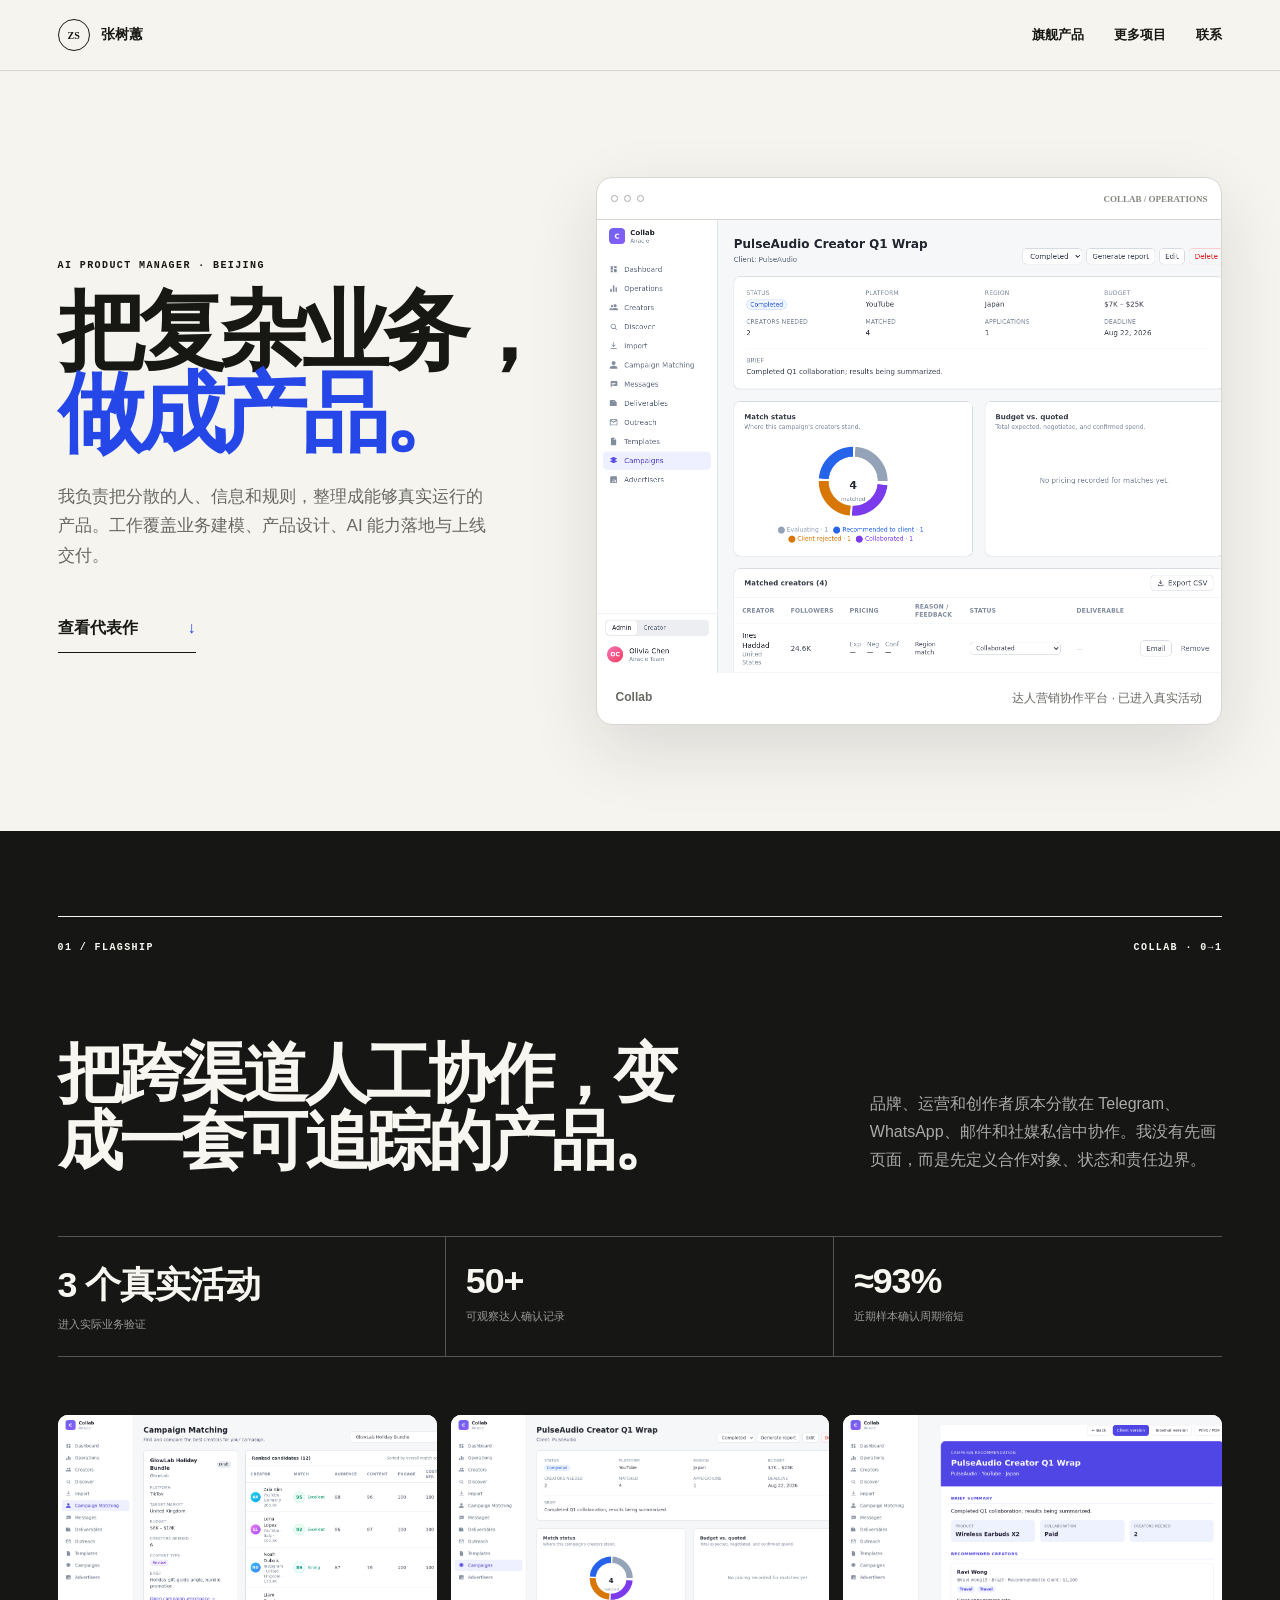
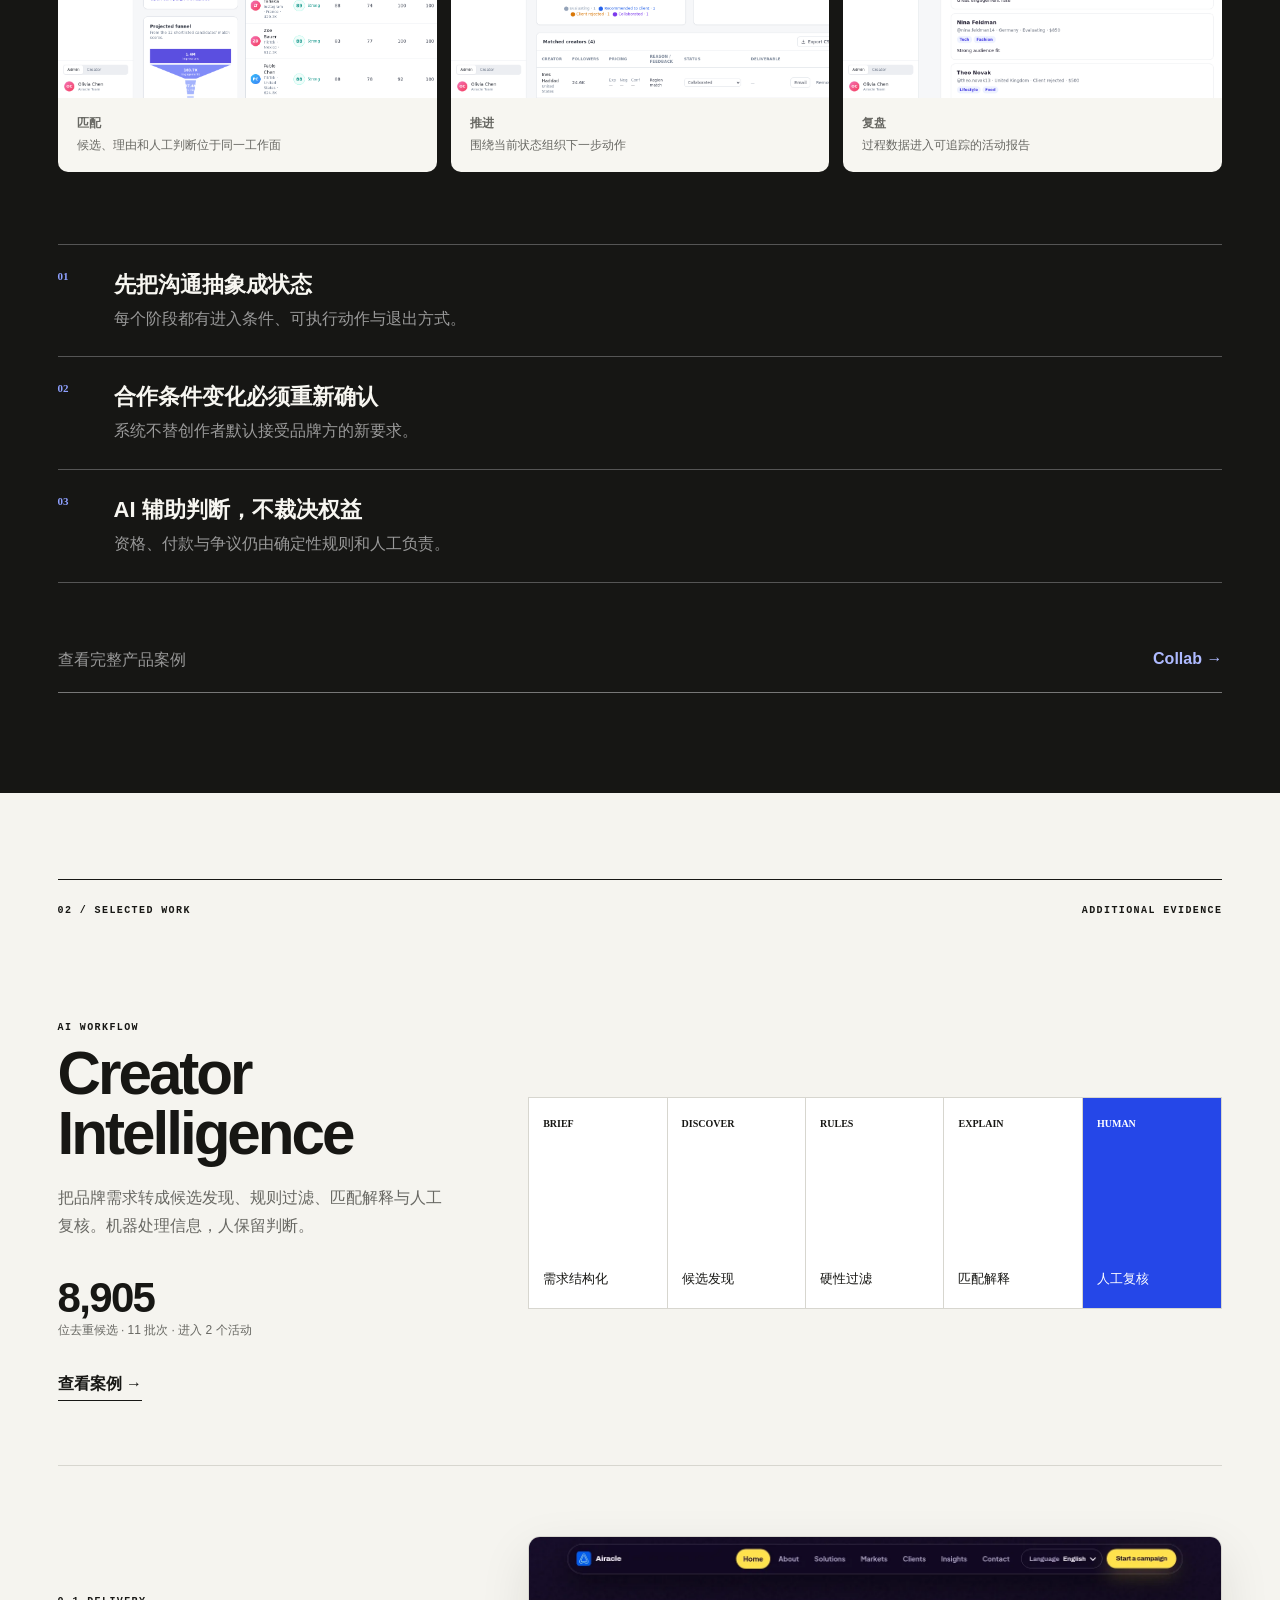
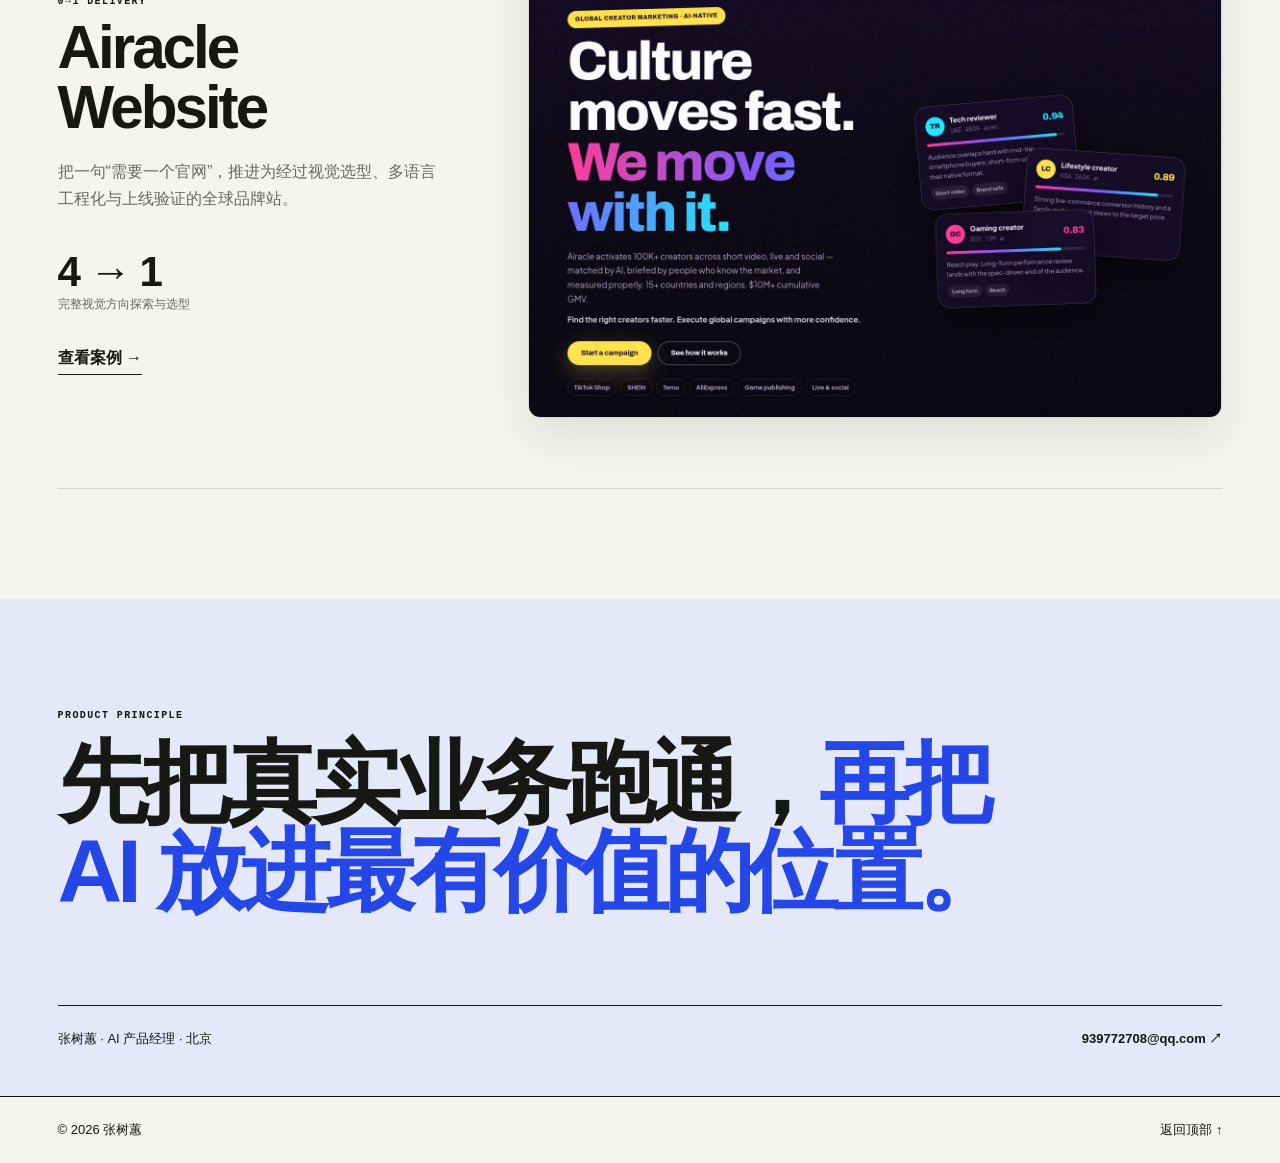
==== commit a3e3af68: "fix: restore visual clarity and product evidence" ====
--- a/index.html
+++ b/index.html
@@ -1,36 +1,5 @@
-<!doctype html>
-<html lang="zh-CN">
-<head>
-  <meta charset="utf-8"><meta name="viewport" content="width=device-width,initial-scale=1">
-  <title>张树蕙｜把复杂业务做成产品</title>
-  <meta name="description" content="张树蕙的AI产品作品集：复杂业务建模、AI工作流与0到1产品交付。">
-  <meta name="theme-color" content="#f3f1ea"><meta property="og:title" content="张树蕙｜AI 产品经理">
-  <meta property="og:description" content="复杂业务，我负责把它做成产品。"><meta property="og:type" content="website">
-  <meta property="og:url" content="https://www.zhangshuhui.com/"><meta property="og:image" content="https://www.zhangshuhui.com/assets/portfolio/collab-dashboard.png">
-  <link rel="canonical" href="https://www.zhangshuhui.com/"><link rel="icon" href="assets/favicon.svg"><link rel="stylesheet" href="styles.css">
-</head>
-<body>
-<a class="skip-link" href="#main">跳到主要内容</a>
-<header class="site-header"><div class="nav-shell"><a class="brand" href="#top" aria-label="张树蕙首页"><span>ZS</span><b>张树蕙</b></a><button class="menu-button" data-menu-button aria-expanded="false" aria-controls="site-nav" aria-label="打开导航">菜单</button><nav id="site-nav" data-nav><a href="#products">产品</a><a href="mailto:939772708@qq.com">联系</a></nav></div></header>
-<main id="main">
-<section class="launch-hero page-shell" id="top">
-  <div class="launch-copy reveal"><p class="eyebrow">ZHANG SHUHUI · AI PRODUCT MANAGER</p><h1>复杂业务，<br>我负责把它<br><em>做成产品。</em></h1><p class="hero-note">主导业务建模、产品设计与上线交付。<br>让 AI 进入真正有价值的工作环节。</p><a class="primary-link" href="#collab">查看旗舰产品 <span>↘</span></a></div>
-  <div class="product-stage reveal" aria-label="Collab产品界面预览"><div class="stage-glow"></div><img class="stage-primary" src="assets/portfolio/collab-dashboard.png" alt="Collab运营工作台" width="1280" height="900"><img class="stage-secondary" src="assets/portfolio/collab-mobile.png" alt="Collab移动端状态页面" width="390" height="844"><span class="stage-caption">LIVE PRODUCT · CREATOR COLLABORATION</span></div>
-</section>
-<section class="flagship" id="collab" data-flagship="collab">
-  <div class="page-shell"><div class="section-kicker"><span>01 / FLAGSHIP PRODUCT</span><span>COLLAB · 0→1</span></div>
-  <div class="flagship-head reveal"><h2>把散落在聊天软件里的合作，<br>变成一套能运行的系统。</h2><p>品牌、运营和创作者跨 Telegram、WhatsApp、邮件与社媒私信协作。问题不是缺一个沟通工具，而是没有共同的状态、规则与责任边界。</p></div>
-  <div class="impact-strip reveal"><div><strong>3 个真实活动</strong><span>进入真实业务验证</span></div><div><strong>50+</strong><span>可观察达人确认记录</span></div><div><strong>≈93%</strong><span>近期样本确认周期缩短</span></div></div>
-  <div class="product-canvas reveal"><img src="assets/portfolio/collab-matching.png" alt="Collab达人匹配界面" width="1280" height="900" loading="lazy"><span class="canvas-note">MATCHING / HUMAN REVIEW</span></div>
-  <div class="decision-intro"><p class="eyebrow">PRODUCT JUDGMENT</p><h3>我没有先画页面。<br>我先决定系统应该如何面对冲突。</h3></div>
-  <div class="decision-list reveal"><article><span>01</span><h4>把沟通抽象成状态</h4><p>定义进入条件、可执行动作和退出方式，让每笔合作知道“现在在哪、下一步归谁”。</p></article><article><span>02</span><h4>条件变化必须重新确认</h4><p>品牌修改要求后，创作者进入待处理；系统不以静默覆盖换取表面效率。</p></article><article><span>03</span><h4>AI 辅助，不替人裁决</h4><p>模型可以分类、提取和解释；资格、付款与争议仍由确定性规则和人工负责。</p></article></div>
-  <a class="case-jump" href="cases/collab.html"><span>完整案例：问题、取舍、界面与结果</span><b>进入 Collab →</b></a></div>
-</section>
-<section class="products page-shell" id="products"><div class="section-kicker"><span>02 / MORE EVIDENCE</span><span>TWO DIFFERENT CAPABILITIES</span></div><div class="support-grid">
-  <a class="support-card dark reveal" href="cases/creator-intelligence.html"><div><p class="eyebrow">AI WORKFLOW</p><h2>让机器处理信息，<br>让人保留判断。</h2><p>把品牌需求转为候选发现、规则过滤、匹配解释与人工复核。</p><div class="mini-stat"><strong>8,905</strong><span>位去重候选 · 11 批次</span></div></div><div class="signal-flow"><i>BRIEF</i><i>SEARCH</i><i>RULES</i><i>LLM</i><i>HUMAN</i></div><b class="card-arrow">查看 Creator Intelligence →</b></a>
-  <a class="support-card blue reveal" href="cases/airacle-website.html"><div><p class="eyebrow">0→1 DELIVERY</p><h2>从一句模糊意愿，<br>到正式发布。</h2><p>完成定位、四套视觉探索、多语言工程化与发布复盘。</p><div class="mini-stat"><strong>4 → 1</strong><span>视觉方向探索与选型</span></div></div><div class="browser-card"><span></span><strong>Ideas<br>cross borders.</strong></div><b class="card-arrow">查看 Airacle Website →</b></a>
-</div></section>
-<section class="principle"><div class="page-shell reveal"><p>MY PRODUCT PRINCIPLE</p><h2>先把真实业务跑通，<br>再把 AI 放进<br><em>最有价值的位置。</em></h2><div class="contact-row"><span>张树蕙 · AI 产品经理 · 北京</span><a href="mailto:939772708@qq.com">939772708@qq.com ↗</a></div></div></section>
-</main>
-<footer><span>© <span data-year></span> 张树蕙</span><a href="#top">BACK TO TOP ↑</a></footer><script src="script.js"></script>
-</body></html>
+<!doctype html><html lang="zh-CN"><head><meta charset="utf-8"><meta name="viewport" content="width=device-width,initial-scale=1"><title>张树蕙｜AI 产品经理</title><meta name="description" content="张树蕙的AI产品作品集：复杂业务建模、AI工作流与0到1产品交付。"><meta name="theme-color" content="#f5f4ef"><meta property="og:title" content="张树蕙｜AI 产品经理"><meta property="og:description" content="把复杂业务，做成产品。"><meta property="og:type" content="website"><meta property="og:url" content="https://www.zhangshuhui.com/"><meta property="og:image" content="https://www.zhangshuhui.com/assets/portfolio/collab-campaign.png"><link rel="canonical" href="https://www.zhangshuhui.com/"><link rel="icon" href="assets/favicon.svg"><link rel="stylesheet" href="styles.css"></head><body><a class="skip-link" href="#main">跳到主要内容</a><header class="site-header"><div class="nav-shell"><a class="brand" href="#top"><span>ZS</span><b>张树蕙</b></a><button class="menu-button" data-menu-button aria-expanded="false" aria-controls="site-nav">菜单</button><nav id="site-nav" data-nav><a href="#collab">旗舰产品</a><a href="#products">更多项目</a><a href="mailto:939772708@qq.com">联系</a></nav></div></header><main id="main">
+<section class="hero page-shell" id="top"><div class="hero-copy reveal"><p class="eyebrow">AI PRODUCT MANAGER · BEIJING</p><h1><span>把复杂业务，</span><span>做成产品。</span></h1><p>我负责把分散的人、信息和规则，整理成能够真实运行的产品。工作覆盖业务建模、产品设计、AI 能力落地与上线交付。</p><a class="text-action" href="#collab">查看代表作 <b>↓</b></a></div><figure class="hero-product evidence-focus reveal"><div class="browser-bar"><i></i><i></i><i></i><span>COLLAB / OPERATIONS</span></div><div class="hero-crop"><img src="assets/portfolio/collab-campaign.png" alt="Collab活动详情工作台" width="1280" height="900"></div><figcaption><b>Collab</b><span>达人营销协作平台 · 已进入真实活动</span></figcaption></figure></section>
+<section class="flagship" id="collab" data-flagship="collab"><div class="page-shell"><div class="section-label"><span>01 / FLAGSHIP</span><span>COLLAB · 0→1</span></div><div class="section-heading reveal"><h2>把跨渠道人工协作，变成一套可追踪的产品。</h2><p>品牌、运营和创作者原本分散在 Telegram、WhatsApp、邮件和社媒私信中协作。我没有先画页面，而是先定义合作对象、状态和责任边界。</p></div><div class="metrics reveal"><div><strong>3 个真实活动</strong><span>进入实际业务验证</span></div><div><strong>50+</strong><span>可观察达人确认记录</span></div><div><strong>≈93%</strong><span>近期样本确认周期缩短</span></div></div><div class="evidence-grid reveal"><figure><div class="image-window"><img src="assets/portfolio/collab-matching.png" alt="Collab达人匹配界面" width="1280" height="900" loading="lazy"></div><figcaption><b>匹配</b><span>候选、理由和人工判断位于同一工作面</span></figcaption></figure><figure><div class="image-window"><img src="assets/portfolio/collab-campaign.png" alt="Collab活动详情界面" width="1280" height="900" loading="lazy"></div><figcaption><b>推进</b><span>围绕当前状态组织下一步动作</span></figcaption></figure><figure><div class="image-window"><img src="assets/portfolio/collab-report.png" alt="Collab活动报告界面" width="1280" height="900" loading="lazy"></div><figcaption><b>复盘</b><span>过程数据进入可追踪的活动报告</span></figcaption></figure></div><div class="decisions reveal"><article><span>01</span><div><h3>先把沟通抽象成状态</h3><p>每个阶段都有进入条件、可执行动作与退出方式。</p></div></article><article><span>02</span><div><h3>合作条件变化必须重新确认</h3><p>系统不替创作者默认接受品牌方的新要求。</p></div></article><article><span>03</span><div><h3>AI 辅助判断，不裁决权益</h3><p>资格、付款与争议仍由确定性规则和人工负责。</p></div></article></div><a class="case-link" href="cases/collab.html"><span>查看完整产品案例</span><b>Collab →</b></a></div></section>
+<section class="more-work page-shell" id="products"><div class="section-label"><span>02 / SELECTED WORK</span><span>ADDITIONAL EVIDENCE</span></div><div class="work-row reveal"><div class="work-copy"><p class="eyebrow">AI WORKFLOW</p><h2>Creator Intelligence</h2><p>把品牌需求转成候选发现、规则过滤、匹配解释与人工复核。机器处理信息，人保留判断。</p><div class="work-data"><strong>8,905</strong><span>位去重候选 · 11 批次 · 进入 2 个活动</span></div><a href="cases/creator-intelligence.html">查看案例 →</a></div><div class="workflow-visual"><div><b>BRIEF</b><span>需求结构化</span></div><div><b>DISCOVER</b><span>候选发现</span></div><div><b>RULES</b><span>硬性过滤</span></div><div><b>EXPLAIN</b><span>匹配解释</span></div><div><b>HUMAN</b><span>人工复核</span></div></div></div><div class="work-row reveal"><div class="work-copy"><p class="eyebrow">0→1 DELIVERY</p><h2>Airacle Website</h2><p>把一句“需要一个官网”，推进为经过视觉选型、多语言工程化与上线验证的全球品牌站。</p><div class="work-data"><strong>4 → 1</strong><span>完整视觉方向探索与选型</span></div><a href="cases/airacle-website.html">查看案例 →</a></div><figure class="real-site"><img src="assets/portfolio/airacle-home.webp" alt="Airacle全球化品牌官网真实首页" width="1440" height="1000" loading="lazy"></figure></div></section>
+<section class="closing"><div class="page-shell"><p class="eyebrow">PRODUCT PRINCIPLE</p><h2>先把真实业务跑通，<span>再把 AI 放进最有价值的位置。</span></h2><div class="contact"><span>张树蕙 · AI 产品经理 · 北京</span><a href="mailto:939772708@qq.com">939772708@qq.com ↗</a></div></div></section></main><footer><span>© <span data-year></span> 张树蕙</span><a href="#top">返回顶部 ↑</a></footer><script src="script.js"></script></body></html>
--- a/styles.css
+++ b/styles.css
@@ -1,5 +1,6 @@
-:root{--paper:#f3f1ea;--ink:#11110f;--muted:#686761;--line:rgba(17,17,15,.16);--blue:#1f48ff;--acid:#dfff45;--black:#0b0b0b;--max:1440px;--pad:clamp(22px,4vw,72px)}*{box-sizing:border-box}html{scroll-behavior:smooth}body{margin:0;background:var(--paper);color:var(--ink);font-family:Inter,"SF Pro Display","PingFang SC","Microsoft YaHei",sans-serif;-webkit-font-smoothing:antialiased}a{color:inherit;text-decoration:none}img{display:block;max-width:100%}button{font:inherit}.skip-link{position:fixed;left:12px;top:-80px;z-index:100;background:var(--ink);color:#fff;padding:12px 18px}.skip-link:focus{top:12px}.page-shell,.nav-shell{width:min(100%,var(--max));margin:auto;padding-left:var(--pad);padding-right:var(--pad)}.site-header{position:relative;z-index:30;border-bottom:1px solid var(--line);background:color-mix(in srgb,var(--paper) 88%,transparent);backdrop-filter:blur(18px)}.nav-shell{height:76px;display:flex;align-items:center;justify-content:space-between}.brand{display:flex;align-items:center;gap:12px}.brand span{display:grid;place-items:center;width:34px;height:34px;border:1px solid currentColor;border-radius:50%;font-size:11px;font-weight:800}.brand b{font-size:14px}.nav-shell nav{display:flex;align-items:center;gap:34px;font-size:13px;font-weight:700}.nav-shell nav a{padding:14px 0}.nav-shell nav a:hover{color:var(--blue)}.menu-button{display:none;border:0;background:none;font-weight:700}.launch-hero{min-height:min(900px,92dvh);display:grid;grid-template-columns:minmax(0,.75fr) minmax(540px,1.25fr);align-items:center;gap:clamp(52px,7vw,118px);overflow:hidden}.eyebrow{margin:0 0 26px;font:700 11px/1.2 ui-monospace,SFMono-Regular,Menlo,monospace;letter-spacing:.16em;text-transform:uppercase}.launch-copy{position:relative;z-index:3}.launch-copy h1{margin:0;max-width:9ch;font-size:clamp(4rem,7.4vw,8rem);line-height:.88;letter-spacing:-.075em;font-weight:800}.launch-copy h1 em,.principle h2 em,.case-launch h1 em{font-style:normal;color:var(--blue)}.hero-note{margin:32px 0;font-size:clamp(17px,1.4vw,21px);line-height:1.65;color:var(--muted)}.primary-link{display:inline-flex;align-items:center;gap:46px;border-bottom:2px solid var(--ink);padding:14px 0;font-weight:800}.primary-link span{color:var(--blue)}.product-stage{position:relative;min-height:660px;display:grid;place-items:center;isolation:isolate}.stage-glow{position:absolute;inset:11% -20% 8% 5%;background:var(--blue);border-radius:50%;filter:blur(90px);opacity:.16;z-index:-1}.stage-primary{width:min(920px,100%);border:1px solid rgba(0,0,0,.15);border-radius:18px;box-shadow:0 45px 90px rgba(0,0,0,.2);transform:perspective(1400px) rotateY(-8deg) rotateX(3deg)}.stage-secondary{position:absolute;right:0;bottom:3%;width:min(215px,27%);border:8px solid #111;border-radius:30px;box-shadow:0 30px 60px rgba(0,0,0,.28);transform:rotate(3deg)}.stage-caption{position:absolute;right:3%;top:10%;font:700 10px ui-monospace;letter-spacing:.15em;writing-mode:vertical-rl}.section-kicker{display:flex;justify-content:space-between;padding:28px 0;border-top:1px solid currentColor;font:700 10px ui-monospace;letter-spacing:.15em}.flagship{background:var(--black);color:#f6f3ea;padding:80px 0 110px}.flagship-head{display:grid;grid-template-columns:1.45fr .55fr;gap:7vw;align-items:end;padding:70px 0}.flagship-head h2,.visual-title h2{font-size:clamp(3.1rem,6.5vw,7rem);line-height:.94;letter-spacing:-.065em;margin:0}.flagship-head p{font-size:18px;line-height:1.7;color:#a9a8a2;margin:0}.impact-strip{display:grid;grid-template-columns:repeat(3,1fr);border-top:1px solid currentColor;border-bottom:1px solid currentColor}.impact-strip>div{padding:28px 24px;border-right:1px solid currentColor;display:grid;gap:8px}.impact-strip>div:last-child{border-right:0}.impact-strip strong{font-size:clamp(1.5rem,3vw,3.2rem);letter-spacing:-.045em}.impact-strip span{font-size:12px;opacity:.6}.product-canvas{position:relative;margin:70px 0;background:#1b1b1b;border-radius:24px;padding:clamp(12px,3vw,42px);overflow:hidden}.product-canvas img{border-radius:12px;box-shadow:0 30px 70px rgba(0,0,0,.4)}.canvas-note{position:absolute;right:24px;bottom:16px;color:var(--acid);font:700 10px ui-monospace;letter-spacing:.14em}.decision-intro{display:grid;grid-template-columns:.4fr 1.6fr;align-items:start;margin:120px 0 46px}.decision-intro h3{font-size:clamp(2.6rem,5vw,5.6rem);line-height:.98;letter-spacing:-.06em;margin:0}.decision-list{border-top:1px solid currentColor}.decision-list article{display:grid;grid-template-columns:80px .7fr 1fr;gap:28px;align-items:start;padding:34px 0;border-bottom:1px solid currentColor}.decision-list article>span{font:700 11px ui-monospace;color:var(--blue)}.flagship .decision-list article>span{color:var(--acid)}.decision-list h3,.decision-list h4{margin:0;font-size:clamp(20px,2vw,31px);letter-spacing:-.03em}.decision-list p{margin:0;color:inherit;opacity:.65;font-size:16px;line-height:1.7;max-width:620px}.case-jump{margin-top:70px;padding:25px 0;border-bottom:1px solid currentColor;display:flex;justify-content:space-between;align-items:center}.case-jump span{opacity:.6}.case-jump b{color:var(--acid)}.products{padding-top:90px;padding-bottom:120px}.support-grid{display:grid;grid-template-columns:1fr 1fr;gap:22px}.support-card{min-height:720px;border-radius:26px;padding:clamp(28px,4vw,58px);display:flex;flex-direction:column;justify-content:space-between;overflow:hidden}.support-card.dark{background:#111;color:#fff}.support-card.blue{background:var(--blue);color:#fff}.support-card h2{font-size:clamp(2.4rem,4.3vw,5.3rem);line-height:.96;letter-spacing:-.06em;margin:20px 0}.support-card p{max-width:480px;line-height:1.65;opacity:.72}.mini-stat{margin-top:50px;display:flex;align-items:baseline;gap:14px}.mini-stat strong{font-size:clamp(2.6rem,5vw,5rem);letter-spacing:-.06em}.mini-stat span{font-size:12px;opacity:.65}.signal-flow{display:grid;grid-template-columns:repeat(5,1fr);gap:6px;margin:35px 0}.signal-flow i{font:700 9px ui-monospace;border:1px solid rgba(255,255,255,.3);padding:15px 4px;text-align:center;font-style:normal}.browser-card{margin:38px 0;background:#f3f1ea;color:#111;border-radius:15px;padding:34px;min-height:240px;transform:rotate(-2deg);box-shadow:0 25px 50px rgba(0,0,0,.18)}.browser-card span{display:block;border-bottom:1px solid #aaa;height:20px}.browser-card strong{display:block;margin-top:28px;font-size:clamp(2.5rem,5vw,5rem);line-height:.9;letter-spacing:-.06em}.card-arrow{font-size:14px}.principle{background:var(--acid);padding:120px 0 30px}.principle h2{font-size:clamp(3.6rem,8vw,9rem);line-height:.88;letter-spacing:-.075em;margin:25px 0 100px}.principle h2 em{color:var(--blue)}.contact-row,footer{display:flex;justify-content:space-between;align-items:center;border-top:1px solid currentColor;padding:28px 0;font-size:13px}.contact-row a{font-weight:800}footer{padding-left:var(--pad);padding-right:var(--pad);max-width:var(--max);margin:auto}.reveal{opacity:0;transform:translateY(22px);transition:opacity .6s ease,transform .6s ease}.reveal.visible{opacity:1;transform:none}
-/* case studies */.case-page .site-header{background:transparent}.case-launch{padding-top:90px;padding-bottom:100px}.case-launch h1{font-size:clamp(4rem,8.7vw,9.5rem);line-height:.87;letter-spacing:-.075em;margin:0;max-width:12ch}.case-launch>p:not(.eyebrow){font-size:clamp(18px,2vw,27px);line-height:1.5;max-width:770px;margin:40px 0 60px;color:var(--muted)}.case-cover{background:#111;padding:clamp(12px,3vw,40px);border-radius:24px;margin-bottom:50px}.case-cover img{border-radius:12px}.story{display:grid;grid-template-columns:.35fr 1.65fr;gap:70px;padding-top:110px;padding-bottom:110px;border-top:1px solid var(--line)}.story-index{font:700 11px ui-monospace;letter-spacing:.14em}.story-copy h2,.directions h2,.decision-section h2,.outcome h2{font-size:clamp(3rem,6vw,7rem);line-height:.93;letter-spacing:-.065em;margin:0 0 40px}.story-copy>p,.outcome>.page-shell>p,.large-copy{font-size:clamp(18px,2vw,25px);line-height:1.65;max-width:850px;color:var(--muted)}.state-line,.ai-map{display:grid;grid-template-columns:repeat(6,1fr);margin-top:50px;border:1px solid var(--ink)}.state-line span,.ai-map span{padding:22px 10px;border-right:1px solid var(--ink);font:700 10px ui-monospace;text-align:center}.state-line span:last-child,.ai-map span:last-child{border-right:0}.decision-section{background:var(--blue);color:#fff;padding:110px 0}.decision-section .decision-list{margin-top:65px}.visual-story{padding-top:120px;padding-bottom:120px}.visual-title{margin-bottom:70px}.visual-story figure{margin:0 0 80px}.visual-story figure img{border:1px solid var(--line);border-radius:18px;box-shadow:0 30px 70px rgba(0,0,0,.12)}figure figcaption{font-size:13px;color:var(--muted);padding-top:16px}.visual-pair{display:grid;grid-template-columns:1.55fr .45fr;gap:40px;align-items:start}.phone-shot img{max-height:700px;width:auto;margin:auto}.outcome{background:var(--black);color:#fff;padding:120px 0}.outcome>.page-shell>p{color:#aaa}.case-detail{margin-top:55px;border-top:1px solid rgba(255,255,255,.35);border-bottom:1px solid rgba(255,255,255,.35)}.case-detail summary{cursor:pointer;padding:24px 0;font-weight:800;list-style:none}.case-detail summary:after{content:'＋';float:right}.case-detail[open] summary:after{content:'－'}.case-detail>div{max-width:820px;padding:0 0 30px;color:#aaa;line-height:1.7}.case-next{display:flex;justify-content:space-between;padding-top:42px;padding-bottom:42px;font-weight:800}.dark-case{background:#0d0d0d;color:#fff}.dark-case .site-header{border-color:#333}.dark-case .case-launch>p:not(.eyebrow),.dark-case .story-copy>p{color:#aaa}.dark-case .ai-map{grid-template-columns:repeat(5,1fr);border-color:#555}.dark-case .ai-map span{border-color:#555;font-size:12px}.ai-map small{display:block;margin-top:10px;opacity:.5;font-family:inherit}.dark-case .impact-strip{border-color:#555;margin-top:70px}.dark-case .story{border-color:#444}.dark-case .decision-section{background:var(--acid);color:#111}.dark-case .outcome{background:var(--blue)}.dark-case .outcome>.page-shell>p,.dark-case .case-detail>div{color:#d9ddff}.blue-case .website-hero{background:var(--blue);color:#fff;border-radius:28px;min-height:580px;padding:55px;display:flex;flex-direction:column;justify-content:space-between;margin:20px 0 50px}.website-hero span{font:700 11px ui-monospace;letter-spacing:.15em}.website-hero strong{font-size:clamp(5rem,11vw,12rem);line-height:.76;letter-spacing:-.08em}.directions{padding-top:120px;padding-bottom:120px}.direction-grid{display:grid;grid-template-columns:repeat(4,1fr);gap:12px}.direction-grid article{aspect-ratio:.78;background:#151515;color:#fff;padding:25px;display:flex;flex-direction:column;justify-content:space-between}.direction-grid article:first-child{background:var(--blue);transform:translateY(-20px)}.direction-grid span{font:700 10px ui-monospace;letter-spacing:.14em}.direction-grid b{font-size:28px}.direction-grid small{color:var(--acid)}.blue-case .decision-section{background:#111}.not-found{min-height:100dvh;padding:10vw;display:flex;flex-direction:column;justify-content:center}.not-found h1{font-size:clamp(3rem,8vw,9rem);line-height:.9;letter-spacing:-.07em}
-@media(max-width:900px){.launch-hero{grid-template-columns:1fr;min-height:auto;padding-top:90px;padding-bottom:70px}.launch-copy h1{font-size:clamp(3.7rem,15vw,7rem)}.product-stage{min-height:480px}.stage-primary{transform:none}.stage-secondary{right:4%;width:23%}.flagship-head,.decision-intro,.story{grid-template-columns:1fr}.flagship-head{gap:35px}.support-grid{grid-template-columns:1fr}.support-card{min-height:640px}.story{gap:35px}.direction-grid{grid-template-columns:1fr 1fr}.visual-pair{grid-template-columns:1fr}.phone-shot img{max-height:650px}.decision-list article{grid-template-columns:50px 1fr}.decision-list p{grid-column:2}.case-launch h1{font-size:clamp(3.8rem,13vw,7rem)}}
-@media(max-width:620px){:root{--pad:20px}.site-header{position:sticky;top:0}.nav-shell{height:64px}.menu-button{display:block;min-width:48px;min-height:44px}.nav-shell nav{display:none;position:absolute;top:64px;left:0;right:0;padding:18px 20px;background:var(--paper);border-bottom:1px solid var(--line)}.nav-shell nav.open{display:flex}.dark-case .nav-shell nav{background:#111}.launch-hero{padding-top:58px}.launch-copy h1{font-size:14vw;line-height:.92}.hero-note{font-size:16px}.product-stage{min-height:330px}.stage-primary{border-radius:9px}.stage-secondary{border-width:4px;border-radius:16px;width:25%;bottom:8%}.stage-caption{display:none}.flagship{padding:58px 0 75px}.flagship-head{padding:45px 0}.flagship-head h2,.visual-title h2{font-size:12vw}.impact-strip{grid-template-columns:1fr}.impact-strip>div{border-right:0;border-bottom:1px solid currentColor;padding:20px 0}.impact-strip>div:last-child{border-bottom:0}.product-canvas{margin:45px 0}.decision-intro{margin:75px 0 35px}.decision-intro h3{font-size:10.5vw}.decision-list article{padding:27px 0;gap:12px}.case-jump{align-items:flex-start;gap:20px}.case-jump span{display:none}.products{padding-top:60px;padding-bottom:70px}.support-card{min-height:570px;border-radius:18px}.signal-flow{grid-template-columns:1fr}.mini-stat{align-items:flex-start;flex-direction:column}.principle{padding-top:80px}.principle h2{font-size:14vw;margin-bottom:70px}.contact-row,footer{align-items:flex-start;gap:16px;flex-direction:column}.case-launch{padding-top:60px;padding-bottom:70px}.case-launch h1{font-size:14vw}.case-launch>p:not(.eyebrow){font-size:17px;margin:28px 0 42px}.story{padding-top:75px;padding-bottom:75px}.story-copy h2,.directions h2,.decision-section h2,.outcome h2{font-size:11vw}.state-line,.ai-map,.dark-case .ai-map{grid-template-columns:1fr 1fr}.state-line span,.ai-map span{border-bottom:1px solid currentColor}.decision-section,.outcome{padding:78px 0}.visual-story,.directions{padding-top:78px;padding-bottom:78px}.direction-grid{grid-template-columns:1fr}.direction-grid article{aspect-ratio:1.35}.direction-grid article:first-child{transform:none}.website-hero{min-height:420px!important;padding:28px!important}.case-next{gap:24px;font-size:13px}}
-@media(prefers-reduced-motion:reduce){*,*::before,*::after{scroll-behavior:auto!important;animation:none!important;transition:none!important}.reveal{opacity:1;transform:none}.stage-primary,.stage-secondary{transform:none!important}}
+:root{--paper:#f5f4ef;--ink:#171714;--muted:#686863;--line:#d7d6cf;--blue:#2547e8;--soft:#ecebe5;--max:1320px;--pad:clamp(22px,4.5vw,68px)}*{box-sizing:border-box}html{scroll-behavior:smooth}body{margin:0;background:var(--paper);color:var(--ink);font-family:Inter,"SF Pro Display","PingFang SC","Microsoft YaHei",sans-serif;-webkit-font-smoothing:antialiased}a{color:inherit;text-decoration:none}img{display:block;max-width:100%}button{font:inherit}.skip-link{position:fixed;top:-80px;left:16px;z-index:99;padding:12px 16px;background:var(--ink);color:#fff}.skip-link:focus{top:16px}.page-shell,.nav-shell{width:min(100%,var(--max));margin:auto;padding-left:var(--pad);padding-right:var(--pad)}.site-header{position:sticky;top:0;z-index:20;background:rgba(245,244,239,.9);backdrop-filter:blur(16px);border-bottom:1px solid var(--line)}.nav-shell{height:70px;display:flex;align-items:center;justify-content:space-between}.brand{display:flex;align-items:center;gap:11px;font-size:14px}.brand span{display:grid;place-items:center;width:32px;height:32px;border:1px solid;border-radius:50%;font:700 10px ui-monospace}.nav-shell nav{display:flex;gap:30px;font-size:13px;font-weight:650}.nav-shell nav a{padding:12px 0}.nav-shell nav a:hover,.text-action:hover,.work-copy a:hover{color:var(--blue)}.menu-button{display:none;border:0;background:none;min-width:48px;min-height:44px;font-weight:700}.eyebrow,.section-label{font:700 10px/1.3 ui-monospace,SFMono-Regular,Menlo,monospace;letter-spacing:.14em;text-transform:uppercase}.hero{min-height:760px;padding-top:92px;padding-bottom:92px;display:grid;grid-template-columns:minmax(380px,.82fr) minmax(520px,1.18fr);gap:clamp(60px,8vw,120px);align-items:center}.hero-copy h1{margin:18px 0 28px;font-size:clamp(64px,6.8vw,100px);line-height:.94;letter-spacing:-.065em}.hero-copy h1 span{display:block;white-space:nowrap}.hero-copy h1 span:last-child{color:var(--blue)}.hero-copy>p:not(.eyebrow){max-width:500px;margin:0 0 34px;color:var(--muted);font-size:17px;line-height:1.75}.text-action{display:inline-flex;gap:50px;align-items:center;padding:13px 0;border-bottom:1px solid;font-weight:700}.text-action b{color:var(--blue)}.hero-product{margin:0;background:#fff;border:1px solid var(--line);border-radius:16px;box-shadow:0 24px 70px rgba(26,26,18,.12);overflow:hidden}.browser-bar{height:42px;display:flex;align-items:center;gap:6px;padding:0 14px;border-bottom:1px solid var(--line);font:700 9px ui-monospace;color:#868680}.browser-bar i{width:7px;height:7px;border:1px solid #aaa;border-radius:50%}.browser-bar span{margin-left:auto}.hero-crop{aspect-ratio:1.38;overflow:hidden}.hero-crop img{width:100%;height:100%;object-fit:cover;object-position:left top}.hero-product figcaption,.evidence-grid figcaption{display:flex;justify-content:space-between;gap:18px;padding:17px 19px;font-size:12px}.hero-product figcaption span,.evidence-grid figcaption span{color:var(--muted)}.section-label{display:flex;justify-content:space-between;padding:24px 0;border-top:1px solid currentColor}.flagship{padding:85px 0 100px;background:#161614;color:#f7f6f1}.section-heading{display:grid;grid-template-columns:1.35fr .65fr;gap:80px;align-items:end;padding:62px 0}.section-heading h2{max-width:900px;margin:0;font-size:clamp(42px,5.1vw,72px);line-height:1.03;letter-spacing:-.05em;text-wrap:balance}.section-heading p{margin:0;color:#aaa;font-size:16px;line-height:1.75}.metrics{display:grid;grid-template-columns:repeat(3,1fr);border-top:1px solid #555;border-bottom:1px solid #555}.metrics div{padding:24px 20px;border-right:1px solid #555}.metrics div:first-child{padding-left:0}.metrics div:last-child{border-right:0}.metrics strong{display:block;font-size:clamp(22px,2.8vw,36px);letter-spacing:-.03em}.metrics span{display:block;margin-top:7px;color:#999;font-size:11px}.evidence-grid{display:grid;grid-template-columns:repeat(3,1fr);gap:14px;margin:58px 0 72px}.evidence-grid figure{margin:0;background:#f7f6f1;color:var(--ink);border-radius:10px;overflow:hidden}.image-window{aspect-ratio:1.34;overflow:hidden;background:#eee}.image-window img{width:100%;height:100%;object-fit:cover;object-position:top left}.evidence-grid figcaption{display:block;min-height:72px}.evidence-grid figcaption b,.evidence-grid figcaption span{display:block}.evidence-grid figcaption span{margin-top:5px;line-height:1.45}.decisions{border-top:1px solid #555}.decisions article{display:grid;grid-template-columns:56px 1fr;padding:25px 0;border-bottom:1px solid #555}.decisions article>span{color:#8ea0ff;font:700 11px ui-monospace}.decisions h3{margin:0 0 7px;font-size:22px}.decisions p{margin:0;color:#999;line-height:1.55}.case-link{display:flex;justify-content:space-between;margin-top:46px;padding:21px 0;border-bottom:1px solid #777}.case-link span{color:#999}.case-link b{color:#aebaff}.more-work{padding-top:86px;padding-bottom:110px}.work-row{display:grid;grid-template-columns:.72fr 1.28fr;gap:80px;padding:70px 0;border-bottom:1px solid var(--line);align-items:center}.work-copy h2{margin:10px 0 20px;font-size:clamp(38px,4.7vw,66px);line-height:1;letter-spacing:-.05em}.work-copy>p:not(.eyebrow){color:var(--muted);line-height:1.7}.work-data{margin:35px 0;display:grid}.work-data strong{font-size:42px;letter-spacing:-.04em}.work-data span{font-size:12px;color:var(--muted)}.work-copy a{font-weight:700;border-bottom:1px solid;padding-bottom:8px}.workflow-visual{display:grid;grid-template-columns:repeat(5,1fr);border:1px solid var(--line);background:#fff}.workflow-visual div{min-height:210px;padding:20px 14px;border-right:1px solid var(--line);display:flex;flex-direction:column;justify-content:space-between}.workflow-visual div:last-child{border:0;background:var(--blue);color:#fff}.workflow-visual b{font:700 10px ui-monospace}.workflow-visual span{font-size:13px}.real-site,.case-real-site{margin:0;border:1px solid var(--line);border-radius:12px;overflow:hidden;background:#fff;box-shadow:0 18px 50px rgba(30,30,20,.1)}.real-site{aspect-ratio:1.44}.real-site img{width:100%;height:100%;object-fit:cover;object-position:top}.closing{background:#e5e8f8;padding:100px 0 24px}.closing h2{max-width:1050px;margin:18px 0 90px;font-size:clamp(48px,7vw,92px);line-height:.98;letter-spacing:-.06em;text-wrap:balance}.closing h2 span{color:var(--blue)}.contact,footer{display:flex;justify-content:space-between;align-items:center;padding:24px 0;border-top:1px solid;font-size:13px}.contact a{font-weight:700}footer{width:min(100%,var(--max));margin:auto;padding-left:var(--pad);padding-right:var(--pad)}.reveal{opacity:0;transform:translateY(14px);transition:opacity .5s ease,transform .5s ease}.reveal.visible{opacity:1;transform:none}
+/* cases */.case-launch{padding-top:80px;padding-bottom:88px}.case-launch h1{max-width:1040px;margin:18px 0 28px;font-size:clamp(58px,7vw,96px);line-height:.95;letter-spacing:-.065em}.case-launch h1 span{display:block;white-space:nowrap}.case-launch h1 span:last-child{color:var(--blue)}.case-launch>p:not(.eyebrow){max-width:760px;margin:0 0 46px;color:var(--muted);font-size:19px;line-height:1.7}.case-cover{margin-bottom:40px;padding:22px;background:#171714;border-radius:16px}.case-cover img{border-radius:8px}.case-launch .metrics{color:var(--ink);border-color:var(--line)}.case-launch .metrics div{border-color:var(--line)}.case-launch .metrics span{color:var(--muted)}.story{display:grid;grid-template-columns:220px 1fr;gap:70px;padding-top:95px;padding-bottom:95px;border-top:1px solid var(--line)}.story-index{font:700 10px ui-monospace;letter-spacing:.14em}.story-copy h2,.directions h2,.decision-section h2,.outcome h2{max-width:900px;margin:0 0 32px;font-size:clamp(42px,5vw,68px);line-height:1.03;letter-spacing:-.05em;text-wrap:balance}.story-copy>p,.outcome>.page-shell>p,.large-copy{max-width:820px;color:var(--muted);font-size:18px;line-height:1.75}.state-line,.ai-map{display:grid;grid-template-columns:repeat(6,1fr);margin-top:45px;border:1px solid var(--line);background:#fff}.state-line span,.ai-map span{padding:18px 10px;border-right:1px solid var(--line);font:700 9px ui-monospace;text-align:center}.state-line span:last-child,.ai-map span:last-child{border:0}.ai-map{grid-template-columns:repeat(5,1fr);margin:45px 0}.ai-map small{display:block;margin-top:9px;color:var(--muted);font-family:inherit}.decision-section{padding:95px 0;background:#e5e8f8;color:var(--ink)}.decision-section .decision-list{margin-top:45px;border-top:1px solid #aeb3ce}.decision-section .decision-list article{display:grid;grid-template-columns:56px .65fr 1fr;gap:30px;padding:25px 0;border-bottom:1px solid #aeb3ce}.decision-list article>span{font:700 10px ui-monospace;color:var(--blue)}.decision-list h3{margin:0;font-size:22px}.decision-list p{margin:0;color:#575d79;line-height:1.6}.visual-story,.directions{padding-top:95px;padding-bottom:95px}.visual-title{margin-bottom:50px}.visual-title h2{max-width:900px;font-size:clamp(42px,5vw,68px);line-height:1.03;letter-spacing:-.05em}.visual-story figure{margin:0 0 64px}.visual-story figure img{border:1px solid var(--line);border-radius:12px;box-shadow:0 18px 50px rgba(30,30,20,.09)}figure figcaption{padding-top:12px;color:var(--muted);font-size:12px}.visual-pair{display:grid;grid-template-columns:1.5fr .5fr;gap:30px}.phone-shot img{max-height:620px;width:auto;margin:auto}.outcome{padding:95px 0;background:#171714;color:#fff}.outcome>.page-shell>p{color:#aaa}.case-detail{max-width:900px;margin-top:45px;border-top:1px solid #555;border-bottom:1px solid #555}.case-detail summary{cursor:pointer;padding:20px 0;font-weight:700;list-style:none}.case-detail summary:after{content:'＋';float:right}.case-detail[open] summary:after{content:'－'}.case-detail>div{padding-bottom:24px;color:#aaa;line-height:1.7}.case-next{display:flex;justify-content:space-between;padding-top:35px;padding-bottom:35px;font-weight:700}.case-real-site{margin:45px 0 35px}.case-real-site img{width:100%;aspect-ratio:1.6;object-fit:cover;object-position:top}.case-real-site figcaption{padding:13px 16px}.directions .direction-grid{display:grid;grid-template-columns:repeat(4,1fr);gap:10px}.direction-grid article{min-height:180px;padding:20px;background:#fff;border:1px solid var(--line);display:flex;flex-direction:column;justify-content:space-between}.direction-grid article:first-child{background:var(--blue);color:#fff}.direction-grid span{font:700 9px ui-monospace}.direction-grid b{font-size:22px}.direction-grid small{font-size:11px}.not-found{min-height:100dvh;padding:10vw;display:flex;flex-direction:column;justify-content:center}.not-found h1{max-width:900px;font-size:clamp(50px,7vw,96px);line-height:1;letter-spacing:-.05em}
+@media(max-width:900px){.hero{grid-template-columns:1fr;min-height:auto}.hero-copy{max-width:680px}.hero-product{max-width:760px}.section-heading,.work-row{grid-template-columns:1fr;gap:32px}.evidence-grid{grid-template-columns:1fr 1fr}.evidence-grid figure:last-child{grid-column:1/-1}.workflow-visual{order:-1}.story{grid-template-columns:1fr;gap:28px}.decision-section .decision-list article{grid-template-columns:45px 1fr}.decision-list p{grid-column:2}.visual-pair{grid-template-columns:1fr}.case-launch h1 span{white-space:normal}.case-launch h1{max-width:12ch}.directions .direction-grid{grid-template-columns:1fr 1fr}}
+@media(max-width:620px){:root{--pad:20px}.nav-shell{height:62px}.menu-button{display:block}.nav-shell nav{display:none;position:absolute;top:62px;left:0;right:0;padding:16px 20px;background:var(--paper);border-bottom:1px solid var(--line)}.nav-shell nav.open{display:flex}.hero{padding-top:58px;padding-bottom:68px;gap:46px}.hero-copy h1{font-size:15vw;line-height:.98}.hero-copy h1 span{white-space:normal}.hero-copy>p:not(.eyebrow){font-size:16px}.hero-product{border-radius:10px}.hero-crop{aspect-ratio:1.2}.hero-product figcaption{display:block}.hero-product figcaption span{display:block;margin-top:4px}.flagship{padding:58px 0 70px}.section-heading{padding:42px 0}.section-heading h2{font-size:10.5vw}.metrics{grid-template-columns:1fr}.metrics div,.metrics div:first-child{padding:17px 0;border-right:0;border-bottom:1px solid #555}.metrics div:last-child{border-bottom:0}.evidence-grid{grid-template-columns:1fr;margin:38px 0 48px}.evidence-grid figure:last-child{grid-column:auto}.image-window{aspect-ratio:1.45}.decisions h3{font-size:18px}.case-link span{display:none}.more-work{padding-top:58px;padding-bottom:70px}.work-row{padding:52px 0;gap:35px}.work-copy h2{font-size:11vw}.workflow-visual{grid-template-columns:1fr}.workflow-visual div{min-height:auto;padding:16px;display:grid;grid-template-columns:1fr 1fr;border-right:0;border-bottom:1px solid var(--line)}.real-site{aspect-ratio:1.2}.closing{padding-top:70px}.closing h2{font-size:12vw;margin-bottom:65px}.contact,footer{align-items:flex-start;flex-direction:column;gap:12px}.case-launch{padding-top:55px;padding-bottom:65px}.case-launch h1{font-size:13vw;line-height:1;max-width:none}.case-launch>p:not(.eyebrow){font-size:16px}.case-cover{padding:9px}.story,.decision-section,.visual-story,.directions,.outcome{padding-top:70px;padding-bottom:70px}.story-copy h2,.directions h2,.decision-section h2,.outcome h2,.visual-title h2{font-size:10.5vw}.state-line,.ai-map{grid-template-columns:1fr 1fr}.state-line span,.ai-map span{border-bottom:1px solid var(--line)}.direction-grid{grid-template-columns:1fr!important}.direction-grid article{min-height:125px}.case-real-site img{aspect-ratio:1.15}.case-next{gap:18px;font-size:12px}}
+@media(prefers-reduced-motion:reduce){*,*::before,*::after{scroll-behavior:auto!important;animation:none!important;transition:none!important}.reveal{opacity:1;transform:none}}
+@media(max-width:620px){.section-heading h2{font-size:9vw}.case-launch .ai-map span{padding:22px 8px}}
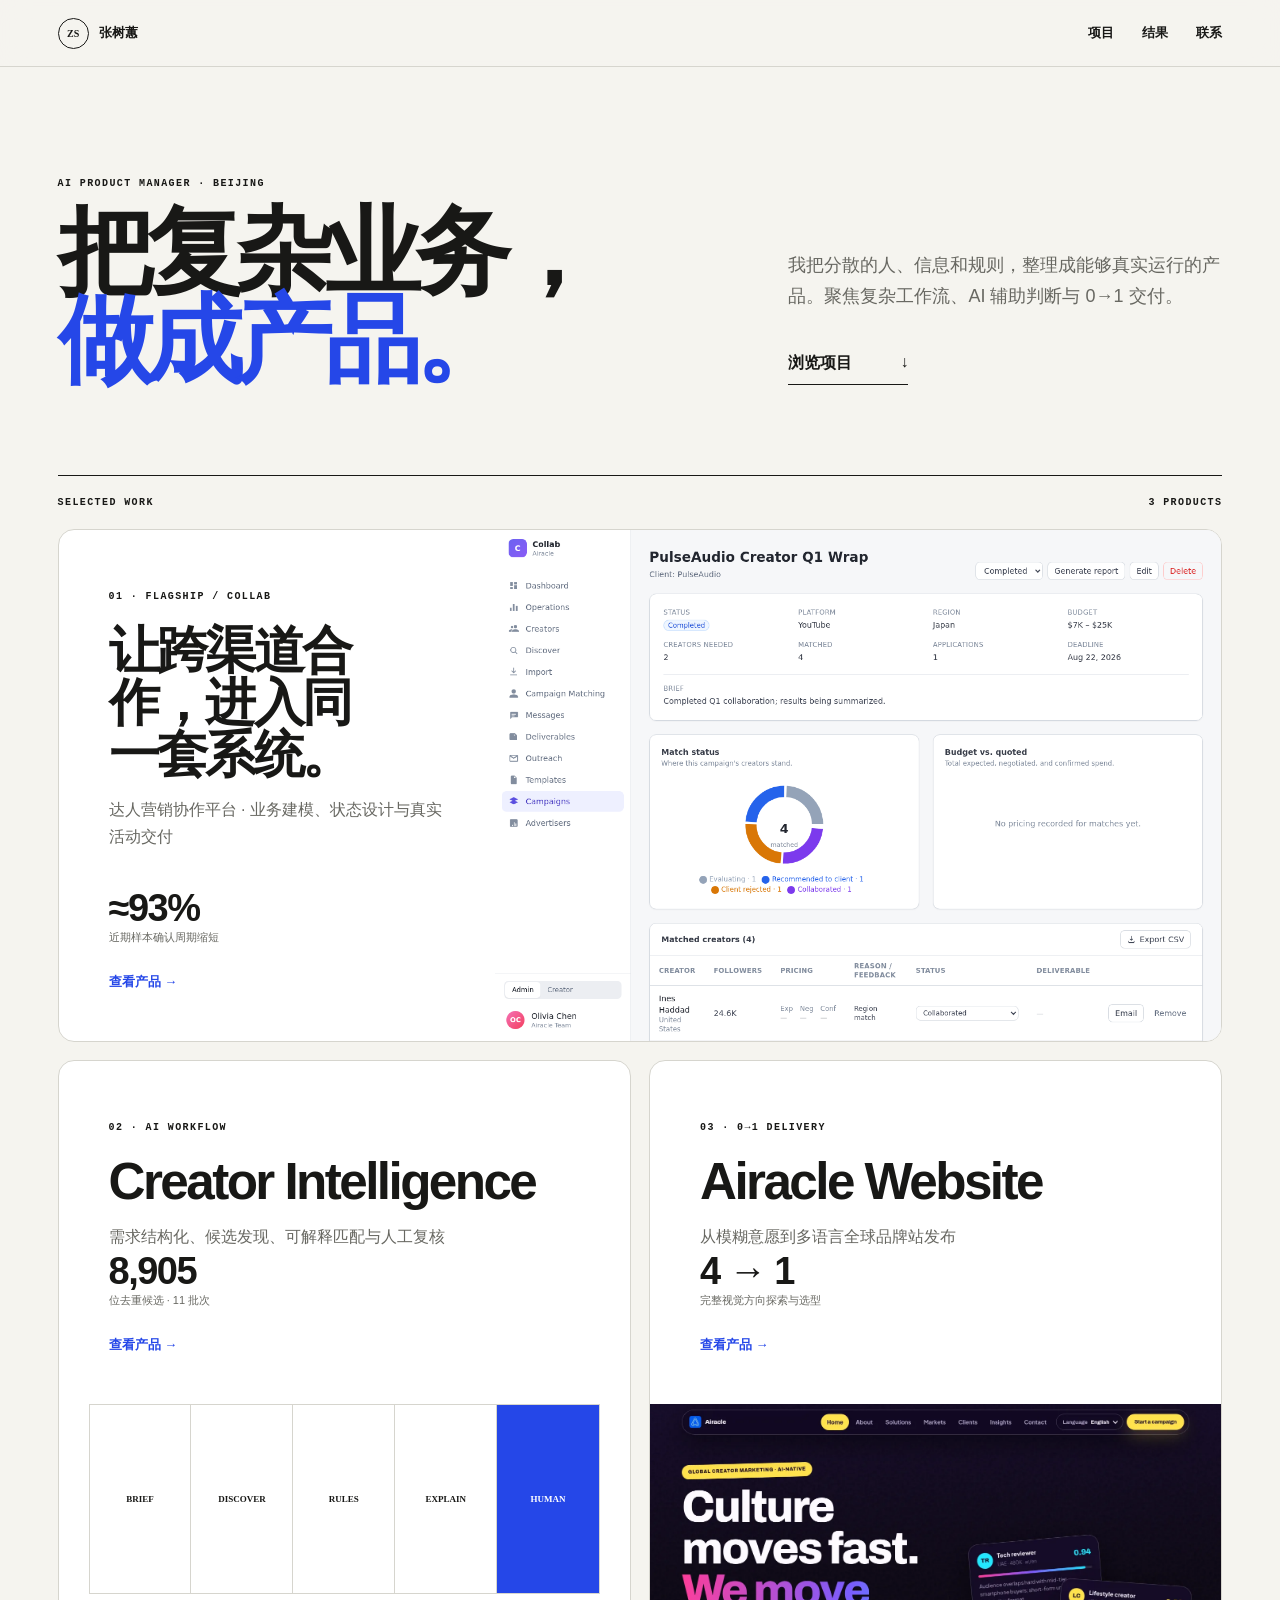
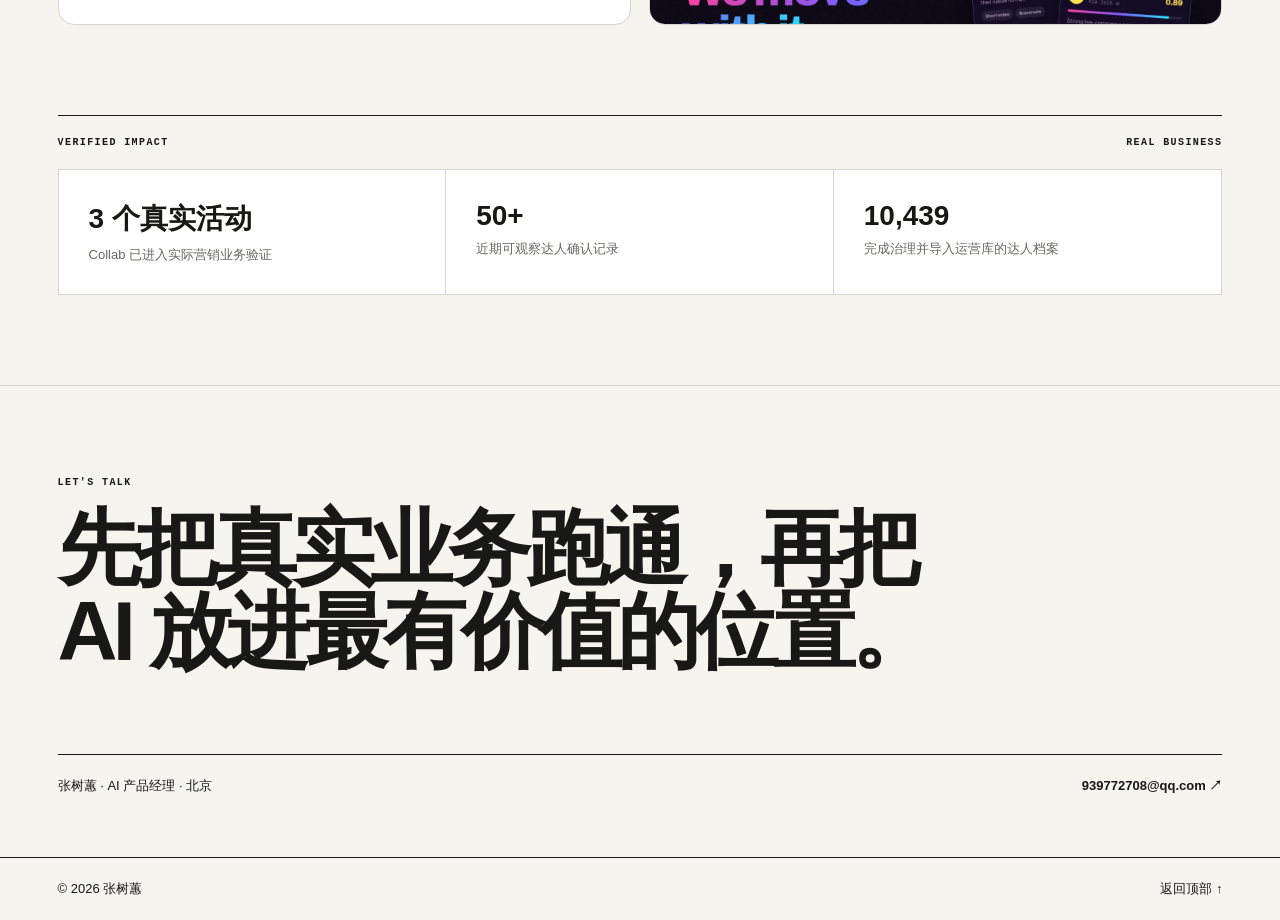
==== commit afdc0c97: "feat: add guided portfolio browsing" ====
--- a/index.html
+++ b/index.html
@@ -1,5 +1,9 @@
-<!doctype html><html lang="zh-CN"><head><meta charset="utf-8"><meta name="viewport" content="width=device-width,initial-scale=1"><title>张树蕙｜AI 产品经理</title><meta name="description" content="张树蕙的AI产品作品集：复杂业务建模、AI工作流与0到1产品交付。"><meta name="theme-color" content="#f5f4ef"><meta property="og:title" content="张树蕙｜AI 产品经理"><meta property="og:description" content="把复杂业务，做成产品。"><meta property="og:type" content="website"><meta property="og:url" content="https://www.zhangshuhui.com/"><meta property="og:image" content="https://www.zhangshuhui.com/assets/portfolio/collab-campaign.png"><link rel="canonical" href="https://www.zhangshuhui.com/"><link rel="icon" href="assets/favicon.svg"><link rel="stylesheet" href="styles.css"></head><body><a class="skip-link" href="#main">跳到主要内容</a><header class="site-header"><div class="nav-shell"><a class="brand" href="#top"><span>ZS</span><b>张树蕙</b></a><button class="menu-button" data-menu-button aria-expanded="false" aria-controls="site-nav">菜单</button><nav id="site-nav" data-nav><a href="#collab">旗舰产品</a><a href="#products">更多项目</a><a href="mailto:939772708@qq.com">联系</a></nav></div></header><main id="main">
-<section class="hero page-shell" id="top"><div class="hero-copy reveal"><p class="eyebrow">AI PRODUCT MANAGER · BEIJING</p><h1><span>把复杂业务，</span><span>做成产品。</span></h1><p>我负责把分散的人、信息和规则，整理成能够真实运行的产品。工作覆盖业务建模、产品设计、AI 能力落地与上线交付。</p><a class="text-action" href="#collab">查看代表作 <b>↓</b></a></div><figure class="hero-product evidence-focus reveal"><div class="browser-bar"><i></i><i></i><i></i><span>COLLAB / OPERATIONS</span></div><div class="hero-crop"><img src="assets/portfolio/collab-campaign.png" alt="Collab活动详情工作台" width="1280" height="900"></div><figcaption><b>Collab</b><span>达人营销协作平台 · 已进入真实活动</span></figcaption></figure></section>
-<section class="flagship" id="collab" data-flagship="collab"><div class="page-shell"><div class="section-label"><span>01 / FLAGSHIP</span><span>COLLAB · 0→1</span></div><div class="section-heading reveal"><h2>把跨渠道人工协作，变成一套可追踪的产品。</h2><p>品牌、运营和创作者原本分散在 Telegram、WhatsApp、邮件和社媒私信中协作。我没有先画页面，而是先定义合作对象、状态和责任边界。</p></div><div class="metrics reveal"><div><strong>3 个真实活动</strong><span>进入实际业务验证</span></div><div><strong>50+</strong><span>可观察达人确认记录</span></div><div><strong>≈93%</strong><span>近期样本确认周期缩短</span></div></div><div class="evidence-grid reveal"><figure><div class="image-window"><img src="assets/portfolio/collab-matching.png" alt="Collab达人匹配界面" width="1280" height="900" loading="lazy"></div><figcaption><b>匹配</b><span>候选、理由和人工判断位于同一工作面</span></figcaption></figure><figure><div class="image-window"><img src="assets/portfolio/collab-campaign.png" alt="Collab活动详情界面" width="1280" height="900" loading="lazy"></div><figcaption><b>推进</b><span>围绕当前状态组织下一步动作</span></figcaption></figure><figure><div class="image-window"><img src="assets/portfolio/collab-report.png" alt="Collab活动报告界面" width="1280" height="900" loading="lazy"></div><figcaption><b>复盘</b><span>过程数据进入可追踪的活动报告</span></figcaption></figure></div><div class="decisions reveal"><article><span>01</span><div><h3>先把沟通抽象成状态</h3><p>每个阶段都有进入条件、可执行动作与退出方式。</p></div></article><article><span>02</span><div><h3>合作条件变化必须重新确认</h3><p>系统不替创作者默认接受品牌方的新要求。</p></div></article><article><span>03</span><div><h3>AI 辅助判断，不裁决权益</h3><p>资格、付款与争议仍由确定性规则和人工负责。</p></div></article></div><a class="case-link" href="cases/collab.html"><span>查看完整产品案例</span><b>Collab →</b></a></div></section>
-<section class="more-work page-shell" id="products"><div class="section-label"><span>02 / SELECTED WORK</span><span>ADDITIONAL EVIDENCE</span></div><div class="work-row reveal"><div class="work-copy"><p class="eyebrow">AI WORKFLOW</p><h2>Creator Intelligence</h2><p>把品牌需求转成候选发现、规则过滤、匹配解释与人工复核。机器处理信息，人保留判断。</p><div class="work-data"><strong>8,905</strong><span>位去重候选 · 11 批次 · 进入 2 个活动</span></div><a href="cases/creator-intelligence.html">查看案例 →</a></div><div class="workflow-visual"><div><b>BRIEF</b><span>需求结构化</span></div><div><b>DISCOVER</b><span>候选发现</span></div><div><b>RULES</b><span>硬性过滤</span></div><div><b>EXPLAIN</b><span>匹配解释</span></div><div><b>HUMAN</b><span>人工复核</span></div></div></div><div class="work-row reveal"><div class="work-copy"><p class="eyebrow">0→1 DELIVERY</p><h2>Airacle Website</h2><p>把一句“需要一个官网”，推进为经过视觉选型、多语言工程化与上线验证的全球品牌站。</p><div class="work-data"><strong>4 → 1</strong><span>完整视觉方向探索与选型</span></div><a href="cases/airacle-website.html">查看案例 →</a></div><figure class="real-site"><img src="assets/portfolio/airacle-home.webp" alt="Airacle全球化品牌官网真实首页" width="1440" height="1000" loading="lazy"></figure></div></section>
-<section class="closing"><div class="page-shell"><p class="eyebrow">PRODUCT PRINCIPLE</p><h2>先把真实业务跑通，<span>再把 AI 放进最有价值的位置。</span></h2><div class="contact"><span>张树蕙 · AI 产品经理 · 北京</span><a href="mailto:939772708@qq.com">939772708@qq.com ↗</a></div></div></section></main><footer><span>© <span data-year></span> 张树蕙</span><a href="#top">返回顶部 ↑</a></footer><script src="script.js"></script></body></html>
+<!doctype html><html lang="zh-CN"><head><meta charset="utf-8"><meta name="viewport" content="width=device-width,initial-scale=1"><title>张树蕙｜AI 产品经理</title><meta name="description" content="张树蕙的AI产品作品集：复杂业务建模、AI工作流与0到1产品交付。"><meta name="theme-color" content="#f5f4ef"><meta property="og:title" content="张树蕙｜AI 产品经理"><meta property="og:description" content="把复杂业务，做成产品。"><meta property="og:type" content="website"><meta property="og:url" content="https://www.zhangshuhui.com/"><meta property="og:image" content="https://www.zhangshuhui.com/assets/portfolio/collab-campaign.png"><link rel="canonical" href="https://www.zhangshuhui.com/"><link rel="icon" href="assets/favicon.svg"><link rel="stylesheet" href="styles.css"></head><body><a class="skip-link" href="#main">跳到主要内容</a><header class="site-header"><div class="nav-shell"><a class="brand" href="#top"><span>ZS</span><b>张树蕙</b></a><button class="menu-button" data-menu-button aria-expanded="false" aria-controls="site-nav">菜单</button><nav id="site-nav" data-nav><a href="#work">项目</a><a href="#proof">结果</a><a href="mailto:939772708@qq.com">联系</a></nav></div></header><main id="main">
+<section class="home-hero page-shell" id="top"><div><p class="eyebrow">AI PRODUCT MANAGER · BEIJING</p><h1><span>把复杂业务，</span><span>做成产品。</span></h1></div><div class="home-intro"><p>我把分散的人、信息和规则，整理成能够真实运行的产品。聚焦复杂工作流、AI 辅助判断与 0→1 交付。</p><a class="text-action" href="#work">浏览项目 <b>↓</b></a></div></section>
+<section class="work-index page-shell" id="work"><div class="section-label"><span>SELECTED WORK</span><span>3 PRODUCTS</span></div><div class="project-grid">
+<a class="project-card project-card--hero" href="cases/collab.html"><div class="project-copy"><p class="eyebrow">01 · FLAGSHIP / COLLAB</p><h2>让跨渠道合作，进入同一套系统。</h2><p>达人营销协作平台 · 业务建模、状态设计与真实活动交付</p><div class="project-stat"><strong>≈93%</strong><span>近期样本确认周期缩短</span></div><b>查看产品 →</b></div><figure class="evidence-focus"><img src="assets/portfolio/collab-campaign.png" alt="Collab活动工作台" width="1280" height="900"></figure></a>
+<a class="project-card" href="cases/creator-intelligence.html"><div class="project-copy"><p class="eyebrow">02 · AI WORKFLOW</p><h2>Creator Intelligence</h2><p>需求结构化、候选发现、可解释匹配与人工复核</p><div class="project-stat"><strong>8,905</strong><span>位去重候选 · 11 批次</span></div><b>查看产品 →</b></div><div class="card-workflow" aria-label="Creator Intelligence工作流"><span>BRIEF</span><span>DISCOVER</span><span>RULES</span><span>EXPLAIN</span><span>HUMAN</span></div></a>
+<a class="project-card" href="cases/airacle-website.html"><div class="project-copy"><p class="eyebrow">03 · 0→1 DELIVERY</p><h2>Airacle Website</h2><p>从模糊意愿到多语言全球品牌站发布</p><div class="project-stat"><strong>4 → 1</strong><span>完整视觉方向探索与选型</span></div><b>查看产品 →</b></div><figure><img src="assets/portfolio/airacle-home.webp" alt="Airacle全球化品牌官网" width="1440" height="1000" loading="lazy"></figure></a>
+</div></section>
+<section class="proof page-shell" id="proof"><div class="section-label"><span>VERIFIED IMPACT</span><span>REAL BUSINESS</span></div><div class="proof-grid"><article><strong>3 个真实活动</strong><p>Collab 已进入实际营销业务验证</p></article><article><strong>50+</strong><p>近期可观察达人确认记录</p></article><article><strong>10,439</strong><p>完成治理并导入运营库的达人档案</p></article></div></section>
+<section class="home-contact page-shell"><p class="eyebrow">LET'S TALK</p><h2>先把真实业务跑通，再把 AI 放进最有价值的位置。</h2><div><span>张树蕙 · AI 产品经理 · 北京</span><a href="mailto:939772708@qq.com">939772708@qq.com ↗</a></div></section></main><footer><span>© <span data-year></span> 张树蕙</span><a href="#top">返回顶部 ↑</a></footer><script src="script.js"></script></body></html>
--- a/styles.css
+++ b/styles.css
@@ -1,6 +1,5 @@
-:root{--paper:#f5f4ef;--ink:#171714;--muted:#686863;--line:#d7d6cf;--blue:#2547e8;--soft:#ecebe5;--max:1320px;--pad:clamp(22px,4.5vw,68px)}*{box-sizing:border-box}html{scroll-behavior:smooth}body{margin:0;background:var(--paper);color:var(--ink);font-family:Inter,"SF Pro Display","PingFang SC","Microsoft YaHei",sans-serif;-webkit-font-smoothing:antialiased}a{color:inherit;text-decoration:none}img{display:block;max-width:100%}button{font:inherit}.skip-link{position:fixed;top:-80px;left:16px;z-index:99;padding:12px 16px;background:var(--ink);color:#fff}.skip-link:focus{top:16px}.page-shell,.nav-shell{width:min(100%,var(--max));margin:auto;padding-left:var(--pad);padding-right:var(--pad)}.site-header{position:sticky;top:0;z-index:20;background:rgba(245,244,239,.9);backdrop-filter:blur(16px);border-bottom:1px solid var(--line)}.nav-shell{height:70px;display:flex;align-items:center;justify-content:space-between}.brand{display:flex;align-items:center;gap:11px;font-size:14px}.brand span{display:grid;place-items:center;width:32px;height:32px;border:1px solid;border-radius:50%;font:700 10px ui-monospace}.nav-shell nav{display:flex;gap:30px;font-size:13px;font-weight:650}.nav-shell nav a{padding:12px 0}.nav-shell nav a:hover,.text-action:hover,.work-copy a:hover{color:var(--blue)}.menu-button{display:none;border:0;background:none;min-width:48px;min-height:44px;font-weight:700}.eyebrow,.section-label{font:700 10px/1.3 ui-monospace,SFMono-Regular,Menlo,monospace;letter-spacing:.14em;text-transform:uppercase}.hero{min-height:760px;padding-top:92px;padding-bottom:92px;display:grid;grid-template-columns:minmax(380px,.82fr) minmax(520px,1.18fr);gap:clamp(60px,8vw,120px);align-items:center}.hero-copy h1{margin:18px 0 28px;font-size:clamp(64px,6.8vw,100px);line-height:.94;letter-spacing:-.065em}.hero-copy h1 span{display:block;white-space:nowrap}.hero-copy h1 span:last-child{color:var(--blue)}.hero-copy>p:not(.eyebrow){max-width:500px;margin:0 0 34px;color:var(--muted);font-size:17px;line-height:1.75}.text-action{display:inline-flex;gap:50px;align-items:center;padding:13px 0;border-bottom:1px solid;font-weight:700}.text-action b{color:var(--blue)}.hero-product{margin:0;background:#fff;border:1px solid var(--line);border-radius:16px;box-shadow:0 24px 70px rgba(26,26,18,.12);overflow:hidden}.browser-bar{height:42px;display:flex;align-items:center;gap:6px;padding:0 14px;border-bottom:1px solid var(--line);font:700 9px ui-monospace;color:#868680}.browser-bar i{width:7px;height:7px;border:1px solid #aaa;border-radius:50%}.browser-bar span{margin-left:auto}.hero-crop{aspect-ratio:1.38;overflow:hidden}.hero-crop img{width:100%;height:100%;object-fit:cover;object-position:left top}.hero-product figcaption,.evidence-grid figcaption{display:flex;justify-content:space-between;gap:18px;padding:17px 19px;font-size:12px}.hero-product figcaption span,.evidence-grid figcaption span{color:var(--muted)}.section-label{display:flex;justify-content:space-between;padding:24px 0;border-top:1px solid currentColor}.flagship{padding:85px 0 100px;background:#161614;color:#f7f6f1}.section-heading{display:grid;grid-template-columns:1.35fr .65fr;gap:80px;align-items:end;padding:62px 0}.section-heading h2{max-width:900px;margin:0;font-size:clamp(42px,5.1vw,72px);line-height:1.03;letter-spacing:-.05em;text-wrap:balance}.section-heading p{margin:0;color:#aaa;font-size:16px;line-height:1.75}.metrics{display:grid;grid-template-columns:repeat(3,1fr);border-top:1px solid #555;border-bottom:1px solid #555}.metrics div{padding:24px 20px;border-right:1px solid #555}.metrics div:first-child{padding-left:0}.metrics div:last-child{border-right:0}.metrics strong{display:block;font-size:clamp(22px,2.8vw,36px);letter-spacing:-.03em}.metrics span{display:block;margin-top:7px;color:#999;font-size:11px}.evidence-grid{display:grid;grid-template-columns:repeat(3,1fr);gap:14px;margin:58px 0 72px}.evidence-grid figure{margin:0;background:#f7f6f1;color:var(--ink);border-radius:10px;overflow:hidden}.image-window{aspect-ratio:1.34;overflow:hidden;background:#eee}.image-window img{width:100%;height:100%;object-fit:cover;object-position:top left}.evidence-grid figcaption{display:block;min-height:72px}.evidence-grid figcaption b,.evidence-grid figcaption span{display:block}.evidence-grid figcaption span{margin-top:5px;line-height:1.45}.decisions{border-top:1px solid #555}.decisions article{display:grid;grid-template-columns:56px 1fr;padding:25px 0;border-bottom:1px solid #555}.decisions article>span{color:#8ea0ff;font:700 11px ui-monospace}.decisions h3{margin:0 0 7px;font-size:22px}.decisions p{margin:0;color:#999;line-height:1.55}.case-link{display:flex;justify-content:space-between;margin-top:46px;padding:21px 0;border-bottom:1px solid #777}.case-link span{color:#999}.case-link b{color:#aebaff}.more-work{padding-top:86px;padding-bottom:110px}.work-row{display:grid;grid-template-columns:.72fr 1.28fr;gap:80px;padding:70px 0;border-bottom:1px solid var(--line);align-items:center}.work-copy h2{margin:10px 0 20px;font-size:clamp(38px,4.7vw,66px);line-height:1;letter-spacing:-.05em}.work-copy>p:not(.eyebrow){color:var(--muted);line-height:1.7}.work-data{margin:35px 0;display:grid}.work-data strong{font-size:42px;letter-spacing:-.04em}.work-data span{font-size:12px;color:var(--muted)}.work-copy a{font-weight:700;border-bottom:1px solid;padding-bottom:8px}.workflow-visual{display:grid;grid-template-columns:repeat(5,1fr);border:1px solid var(--line);background:#fff}.workflow-visual div{min-height:210px;padding:20px 14px;border-right:1px solid var(--line);display:flex;flex-direction:column;justify-content:space-between}.workflow-visual div:last-child{border:0;background:var(--blue);color:#fff}.workflow-visual b{font:700 10px ui-monospace}.workflow-visual span{font-size:13px}.real-site,.case-real-site{margin:0;border:1px solid var(--line);border-radius:12px;overflow:hidden;background:#fff;box-shadow:0 18px 50px rgba(30,30,20,.1)}.real-site{aspect-ratio:1.44}.real-site img{width:100%;height:100%;object-fit:cover;object-position:top}.closing{background:#e5e8f8;padding:100px 0 24px}.closing h2{max-width:1050px;margin:18px 0 90px;font-size:clamp(48px,7vw,92px);line-height:.98;letter-spacing:-.06em;text-wrap:balance}.closing h2 span{color:var(--blue)}.contact,footer{display:flex;justify-content:space-between;align-items:center;padding:24px 0;border-top:1px solid;font-size:13px}.contact a{font-weight:700}footer{width:min(100%,var(--max));margin:auto;padding-left:var(--pad);padding-right:var(--pad)}.reveal{opacity:0;transform:translateY(14px);transition:opacity .5s ease,transform .5s ease}.reveal.visible{opacity:1;transform:none}
-/* cases */.case-launch{padding-top:80px;padding-bottom:88px}.case-launch h1{max-width:1040px;margin:18px 0 28px;font-size:clamp(58px,7vw,96px);line-height:.95;letter-spacing:-.065em}.case-launch h1 span{display:block;white-space:nowrap}.case-launch h1 span:last-child{color:var(--blue)}.case-launch>p:not(.eyebrow){max-width:760px;margin:0 0 46px;color:var(--muted);font-size:19px;line-height:1.7}.case-cover{margin-bottom:40px;padding:22px;background:#171714;border-radius:16px}.case-cover img{border-radius:8px}.case-launch .metrics{color:var(--ink);border-color:var(--line)}.case-launch .metrics div{border-color:var(--line)}.case-launch .metrics span{color:var(--muted)}.story{display:grid;grid-template-columns:220px 1fr;gap:70px;padding-top:95px;padding-bottom:95px;border-top:1px solid var(--line)}.story-index{font:700 10px ui-monospace;letter-spacing:.14em}.story-copy h2,.directions h2,.decision-section h2,.outcome h2{max-width:900px;margin:0 0 32px;font-size:clamp(42px,5vw,68px);line-height:1.03;letter-spacing:-.05em;text-wrap:balance}.story-copy>p,.outcome>.page-shell>p,.large-copy{max-width:820px;color:var(--muted);font-size:18px;line-height:1.75}.state-line,.ai-map{display:grid;grid-template-columns:repeat(6,1fr);margin-top:45px;border:1px solid var(--line);background:#fff}.state-line span,.ai-map span{padding:18px 10px;border-right:1px solid var(--line);font:700 9px ui-monospace;text-align:center}.state-line span:last-child,.ai-map span:last-child{border:0}.ai-map{grid-template-columns:repeat(5,1fr);margin:45px 0}.ai-map small{display:block;margin-top:9px;color:var(--muted);font-family:inherit}.decision-section{padding:95px 0;background:#e5e8f8;color:var(--ink)}.decision-section .decision-list{margin-top:45px;border-top:1px solid #aeb3ce}.decision-section .decision-list article{display:grid;grid-template-columns:56px .65fr 1fr;gap:30px;padding:25px 0;border-bottom:1px solid #aeb3ce}.decision-list article>span{font:700 10px ui-monospace;color:var(--blue)}.decision-list h3{margin:0;font-size:22px}.decision-list p{margin:0;color:#575d79;line-height:1.6}.visual-story,.directions{padding-top:95px;padding-bottom:95px}.visual-title{margin-bottom:50px}.visual-title h2{max-width:900px;font-size:clamp(42px,5vw,68px);line-height:1.03;letter-spacing:-.05em}.visual-story figure{margin:0 0 64px}.visual-story figure img{border:1px solid var(--line);border-radius:12px;box-shadow:0 18px 50px rgba(30,30,20,.09)}figure figcaption{padding-top:12px;color:var(--muted);font-size:12px}.visual-pair{display:grid;grid-template-columns:1.5fr .5fr;gap:30px}.phone-shot img{max-height:620px;width:auto;margin:auto}.outcome{padding:95px 0;background:#171714;color:#fff}.outcome>.page-shell>p{color:#aaa}.case-detail{max-width:900px;margin-top:45px;border-top:1px solid #555;border-bottom:1px solid #555}.case-detail summary{cursor:pointer;padding:20px 0;font-weight:700;list-style:none}.case-detail summary:after{content:'＋';float:right}.case-detail[open] summary:after{content:'－'}.case-detail>div{padding-bottom:24px;color:#aaa;line-height:1.7}.case-next{display:flex;justify-content:space-between;padding-top:35px;padding-bottom:35px;font-weight:700}.case-real-site{margin:45px 0 35px}.case-real-site img{width:100%;aspect-ratio:1.6;object-fit:cover;object-position:top}.case-real-site figcaption{padding:13px 16px}.directions .direction-grid{display:grid;grid-template-columns:repeat(4,1fr);gap:10px}.direction-grid article{min-height:180px;padding:20px;background:#fff;border:1px solid var(--line);display:flex;flex-direction:column;justify-content:space-between}.direction-grid article:first-child{background:var(--blue);color:#fff}.direction-grid span{font:700 9px ui-monospace}.direction-grid b{font-size:22px}.direction-grid small{font-size:11px}.not-found{min-height:100dvh;padding:10vw;display:flex;flex-direction:column;justify-content:center}.not-found h1{max-width:900px;font-size:clamp(50px,7vw,96px);line-height:1;letter-spacing:-.05em}
-@media(max-width:900px){.hero{grid-template-columns:1fr;min-height:auto}.hero-copy{max-width:680px}.hero-product{max-width:760px}.section-heading,.work-row{grid-template-columns:1fr;gap:32px}.evidence-grid{grid-template-columns:1fr 1fr}.evidence-grid figure:last-child{grid-column:1/-1}.workflow-visual{order:-1}.story{grid-template-columns:1fr;gap:28px}.decision-section .decision-list article{grid-template-columns:45px 1fr}.decision-list p{grid-column:2}.visual-pair{grid-template-columns:1fr}.case-launch h1 span{white-space:normal}.case-launch h1{max-width:12ch}.directions .direction-grid{grid-template-columns:1fr 1fr}}
-@media(max-width:620px){:root{--pad:20px}.nav-shell{height:62px}.menu-button{display:block}.nav-shell nav{display:none;position:absolute;top:62px;left:0;right:0;padding:16px 20px;background:var(--paper);border-bottom:1px solid var(--line)}.nav-shell nav.open{display:flex}.hero{padding-top:58px;padding-bottom:68px;gap:46px}.hero-copy h1{font-size:15vw;line-height:.98}.hero-copy h1 span{white-space:normal}.hero-copy>p:not(.eyebrow){font-size:16px}.hero-product{border-radius:10px}.hero-crop{aspect-ratio:1.2}.hero-product figcaption{display:block}.hero-product figcaption span{display:block;margin-top:4px}.flagship{padding:58px 0 70px}.section-heading{padding:42px 0}.section-heading h2{font-size:10.5vw}.metrics{grid-template-columns:1fr}.metrics div,.metrics div:first-child{padding:17px 0;border-right:0;border-bottom:1px solid #555}.metrics div:last-child{border-bottom:0}.evidence-grid{grid-template-columns:1fr;margin:38px 0 48px}.evidence-grid figure:last-child{grid-column:auto}.image-window{aspect-ratio:1.45}.decisions h3{font-size:18px}.case-link span{display:none}.more-work{padding-top:58px;padding-bottom:70px}.work-row{padding:52px 0;gap:35px}.work-copy h2{font-size:11vw}.workflow-visual{grid-template-columns:1fr}.workflow-visual div{min-height:auto;padding:16px;display:grid;grid-template-columns:1fr 1fr;border-right:0;border-bottom:1px solid var(--line)}.real-site{aspect-ratio:1.2}.closing{padding-top:70px}.closing h2{font-size:12vw;margin-bottom:65px}.contact,footer{align-items:flex-start;flex-direction:column;gap:12px}.case-launch{padding-top:55px;padding-bottom:65px}.case-launch h1{font-size:13vw;line-height:1;max-width:none}.case-launch>p:not(.eyebrow){font-size:16px}.case-cover{padding:9px}.story,.decision-section,.visual-story,.directions,.outcome{padding-top:70px;padding-bottom:70px}.story-copy h2,.directions h2,.decision-section h2,.outcome h2,.visual-title h2{font-size:10.5vw}.state-line,.ai-map{grid-template-columns:1fr 1fr}.state-line span,.ai-map span{border-bottom:1px solid var(--line)}.direction-grid{grid-template-columns:1fr!important}.direction-grid article{min-height:125px}.case-real-site img{aspect-ratio:1.15}.case-next{gap:18px;font-size:12px}}
-@media(prefers-reduced-motion:reduce){*,*::before,*::after{scroll-behavior:auto!important;animation:none!important;transition:none!important}.reveal{opacity:1;transform:none}}
-@media(max-width:620px){.section-heading h2{font-size:9vw}.case-launch .ai-map span{padding:22px 8px}}
+:root{--paper:#f5f4ef;--ink:#181816;--muted:#686862;--line:#d6d5ce;--blue:#2547e8;--card:#fff;--max:1280px;--pad:clamp(20px,4.5vw,64px)}*{box-sizing:border-box}html{scroll-behavior:smooth}body{margin:0;background:var(--paper);color:var(--ink);font-family:Inter,"SF Pro Display","PingFang SC","Microsoft YaHei",sans-serif;-webkit-font-smoothing:antialiased}a{color:inherit;text-decoration:none}img{display:block;max-width:100%}.skip-link{position:fixed;top:-70px;left:15px;background:var(--ink);color:#fff;padding:10px;z-index:50}.skip-link:focus{top:15px}.page-shell,.nav-shell,.case-shell{width:min(100%,var(--max));margin:auto;padding-left:var(--pad);padding-right:var(--pad)}.site-header{position:sticky;top:0;z-index:30;background:rgba(245,244,239,.92);backdrop-filter:blur(14px);border-bottom:1px solid var(--line)}.nav-shell{height:66px;display:flex;align-items:center;justify-content:space-between}.brand{display:flex;align-items:center;gap:10px;font-size:13px}.brand span{display:grid;place-items:center;width:31px;height:31px;border:1px solid;border-radius:50%;font:700 10px ui-monospace}.nav-shell nav{display:flex;gap:28px;font-size:13px;font-weight:650}.menu-button{display:none;border:0;background:none;min-width:48px;min-height:44px;font-weight:700}.eyebrow,.section-label,.panel-heading>span{font:700 10px/1.3 ui-monospace,SFMono-Regular,Menlo,monospace;letter-spacing:.14em;text-transform:uppercase}.home-hero{padding-top:100px;padding-bottom:90px;display:grid;grid-template-columns:1.2fr .8fr;gap:80px;align-items:end}.home-hero h1{margin:18px 0 0;font-size:clamp(66px,7.5vw,104px);line-height:.92;letter-spacing:-.07em}.home-hero h1 span{display:block}.home-hero h1 span:last-child{color:var(--blue)}.home-intro p{max-width:500px;margin:0 0 30px;color:var(--muted);font-size:18px;line-height:1.75}.text-action{display:inline-flex;gap:48px;padding:10px 0;border-bottom:1px solid;font-weight:700}.section-label{display:flex;justify-content:space-between;padding:20px 0;border-top:1px solid}.work-index{padding-bottom:90px}.project-grid{display:grid;grid-template-columns:1fr 1fr;gap:18px}.project-card{min-height:480px;background:var(--card);border:1px solid var(--line);border-radius:16px;overflow:hidden;display:grid;grid-template-rows:auto 220px;transition:transform .2s ease,box-shadow .2s ease}.project-card:hover{transform:translateY(-3px);box-shadow:0 18px 50px rgba(25,25,20,.09)}.project-card--hero{grid-column:1/-1;grid-template-columns:.75fr 1.25fr;grid-template-rows:none;min-height:510px}.project-copy{padding:clamp(28px,4vw,50px);display:flex;flex-direction:column;align-items:flex-start}.project-copy h2{margin:12px 0 16px;font-size:clamp(34px,4vw,58px);line-height:1.02;letter-spacing:-.05em;text-wrap:balance}.project-copy>p:not(.eyebrow){margin:0;color:var(--muted);line-height:1.65}.project-stat{margin:auto 0 28px;display:grid}.project-stat strong{font-size:38px;letter-spacing:-.04em}.project-stat span{font-size:11px;color:var(--muted)}.project-copy>b{font-size:13px;color:var(--blue)}.project-card figure{margin:0;overflow:hidden;background:#eee}.project-card figure img{width:100%;height:100%;object-fit:cover;object-position:top}.card-workflow{display:grid;grid-template-columns:repeat(5,1fr);margin:0 30px 30px;border:1px solid var(--line)}.card-workflow span{display:grid;place-items:center;border-right:1px solid var(--line);font:700 9px ui-monospace}.card-workflow span:last-child{border:0;background:var(--blue);color:#fff}.proof{padding-bottom:90px}.proof-grid{display:grid;grid-template-columns:repeat(3,1fr);border:1px solid var(--line);background:#fff}.proof-grid article{padding:30px;border-right:1px solid var(--line)}.proof-grid article:last-child{border:0}.proof-grid strong{font-size:28px}.proof-grid p{margin:8px 0 0;color:var(--muted);font-size:13px}.home-contact{padding-top:80px;padding-bottom:40px;border-top:1px solid var(--line)}.home-contact h2{max-width:950px;margin:18px 0 80px;font-size:clamp(44px,6.5vw,84px);line-height:1;letter-spacing:-.06em;text-wrap:balance}.home-contact>div,footer{display:flex;justify-content:space-between;padding:22px 0;border-top:1px solid;font-size:13px}.home-contact a{font-weight:700}footer{width:min(100%,var(--max));margin:auto;padding-left:var(--pad);padding-right:var(--pad)}
+/* tabbed case studies */.case-intro{padding:74px 0 46px}.case-intro h1{max-width:980px;margin:15px 0 22px;font-size:clamp(52px,6.4vw,86px);line-height:.98;letter-spacing:-.06em;text-wrap:balance}.case-intro>p:not(.eyebrow){max-width:760px;margin:0;color:var(--muted);font-size:17px;line-height:1.7}.case-results{display:grid;grid-template-columns:repeat(3,1fr);margin-top:40px;border-top:1px solid var(--line);border-bottom:1px solid var(--line)}.case-results span{padding:18px;border-right:1px solid var(--line);font-size:11px;color:var(--muted)}.case-results span:first-child{padding-left:0}.case-results span:last-child{border:0}.case-results b{display:block;margin-bottom:5px;color:var(--ink);font-size:20px}.case-browser{display:grid;grid-template-columns:190px 1fr;gap:60px;align-items:start;padding:28px 0 70px}.case-tabs{position:sticky;top:94px;display:grid;border-top:1px solid var(--line)}.case-tabs a{min-height:50px;display:flex;align-items:center;border-bottom:1px solid var(--line);font-size:13px;font-weight:650;color:var(--muted)}.case-tabs a[aria-selected="true"]{color:var(--blue);font-weight:800}.case-tabs a[aria-selected="true"]:after{content:'→';margin-left:auto}.case-panels{min-width:0}.case-panels>section{animation:panel-in .22s ease}.tabs-ready .case-panels>section[hidden]{display:none}.panel-heading{max-width:850px;padding:18px 0 35px}.panel-heading>span{color:var(--blue)}.panel-heading h2{margin:14px 0 18px;font-size:clamp(38px,4.8vw,64px);line-height:1.03;letter-spacing:-.05em;text-wrap:balance}.panel-heading p{max-width:760px;margin:0;color:var(--muted);font-size:17px;line-height:1.72}.panel-visual{margin:0;border:1px solid var(--line);border-radius:12px;overflow:hidden;background:#fff}.panel-visual img{width:100%;max-height:550px;object-fit:cover;object-position:top}.panel-visual figcaption,.product-gallery figcaption{padding:13px 16px;color:var(--muted);font-size:12px}.decision-cards{display:grid;grid-template-columns:repeat(3,1fr);gap:12px}.decision-cards article,.workflow-detail article,.boundary{padding:25px;background:#fff;border:1px solid var(--line);border-radius:10px}.decision-cards article>b{color:var(--blue);font:700 10px ui-monospace}.decision-cards h3{margin:35px 0 10px;font-size:20px}.decision-cards p,.workflow-detail p,.boundary p{margin:0;color:var(--muted);line-height:1.6;font-size:14px}.product-gallery{display:grid;grid-template-columns:1fr 1fr .42fr;gap:12px}.product-gallery figure{margin:0;background:#fff;border:1px solid var(--line);border-radius:10px;overflow:hidden}.product-gallery img{width:100%;height:360px;object-fit:cover;object-position:top}.product-gallery .mobile-proof img{object-fit:contain;background:#eee}.workflow-diagram{display:grid;grid-template-columns:repeat(5,1fr);border:1px solid var(--line);background:#fff}.workflow-diagram span{min-height:180px;padding:18px;border-right:1px solid var(--line);display:flex;flex-direction:column;justify-content:space-between;color:var(--muted);font-size:12px}.workflow-diagram span:last-child{border:0;background:var(--blue);color:#fff}.workflow-diagram b{color:var(--ink);font:700 10px ui-monospace}.workflow-diagram span:last-child b{color:#fff}.workflow-detail{display:grid;grid-template-columns:repeat(3,1fr);gap:12px}.workflow-detail b,.boundary>b{display:block;margin-bottom:30px;color:var(--blue)}.boundary{max-width:760px;margin-top:22px}.case-next{display:flex;justify-content:space-between;padding:28px 0;border-top:1px solid var(--line);font-size:13px;font-weight:700}@keyframes panel-in{from{opacity:0;transform:translateY(6px)}to{opacity:1;transform:none}}
+@media(max-width:820px){.home-hero{grid-template-columns:1fr;gap:35px}.project-card--hero{grid-template-columns:1fr;grid-template-rows:auto 320px}.case-browser{grid-template-columns:1fr;gap:28px}.case-tabs{top:66px;z-index:15;display:grid;grid-template-columns:repeat(4,1fr);background:rgba(245,244,239,.96);border-bottom:1px solid var(--line)}.case-tabs a{justify-content:center;border:0;border-bottom:3px solid transparent}.case-tabs a[aria-selected="true"]{border-bottom-color:var(--blue)}.case-tabs a[aria-selected="true"]:after{display:none}.decision-cards,.workflow-detail{grid-template-columns:1fr 1fr}.product-gallery{grid-template-columns:1fr 1fr}.product-gallery .mobile-proof{grid-column:1/-1}.product-gallery .mobile-proof img{height:440px}}
+@media(max-width:620px){:root{--pad:18px}.nav-shell{height:60px}.menu-button{display:block}.nav-shell nav{display:none;position:absolute;top:60px;left:0;right:0;padding:15px 18px;background:var(--paper);border-bottom:1px solid var(--line)}.nav-shell nav.open{display:flex}.home-hero{padding-top:60px;padding-bottom:58px}.home-hero h1{font-size:15vw}.home-intro p{font-size:16px}.project-grid{grid-template-columns:1fr}.project-card,.project-card--hero{grid-column:auto;grid-template-columns:1fr;grid-template-rows:auto 210px;min-height:460px}.project-copy h2{font-size:10.5vw}.project-stat{margin-top:35px}.card-workflow{height:150px;margin:0 18px 18px;grid-template-columns:1fr}.card-workflow span{border-right:0;border-bottom:1px solid var(--line)}.card-workflow span:last-child{border:0}.proof-grid{grid-template-columns:1fr}.proof-grid article{border-right:0;border-bottom:1px solid var(--line)}.home-contact{padding-top:60px}.home-contact h2{font-size:11.5vw;margin-bottom:60px}.home-contact>div,footer{flex-direction:column;gap:10px}.case-intro{padding-top:50px;padding-bottom:28px}.case-intro h1{font-size:12.5vw}.case-intro>p:not(.eyebrow){font-size:15px}.case-results{grid-template-columns:1fr;margin-top:28px}.case-results span,.case-results span:first-child{padding:12px 0;border-right:0;border-bottom:1px solid var(--line)}.case-browser{padding-top:12px}.case-tabs{margin-left:calc(var(--pad) * -1);margin-right:calc(var(--pad) * -1);padding:0 var(--pad)}.case-tabs a{min-height:48px}.panel-heading{padding-top:12px}.panel-heading h2{font-size:10.5vw}.panel-heading p{font-size:15px}.panel-visual img{max-height:400px}.decision-cards,.workflow-detail,.product-gallery{grid-template-columns:1fr}.decision-cards article{min-height:170px}.product-gallery .mobile-proof{grid-column:auto}.workflow-diagram{grid-template-columns:1fr}.workflow-diagram span{min-height:62px;flex-direction:row;align-items:center;border-right:0;border-bottom:1px solid var(--line)}.product-gallery img,.product-gallery .mobile-proof img{height:300px}.case-next{gap:18px;font-size:12px}}
+@media(prefers-reduced-motion:reduce){*{scroll-behavior:auto!important;animation:none!important;transition:none!important}}
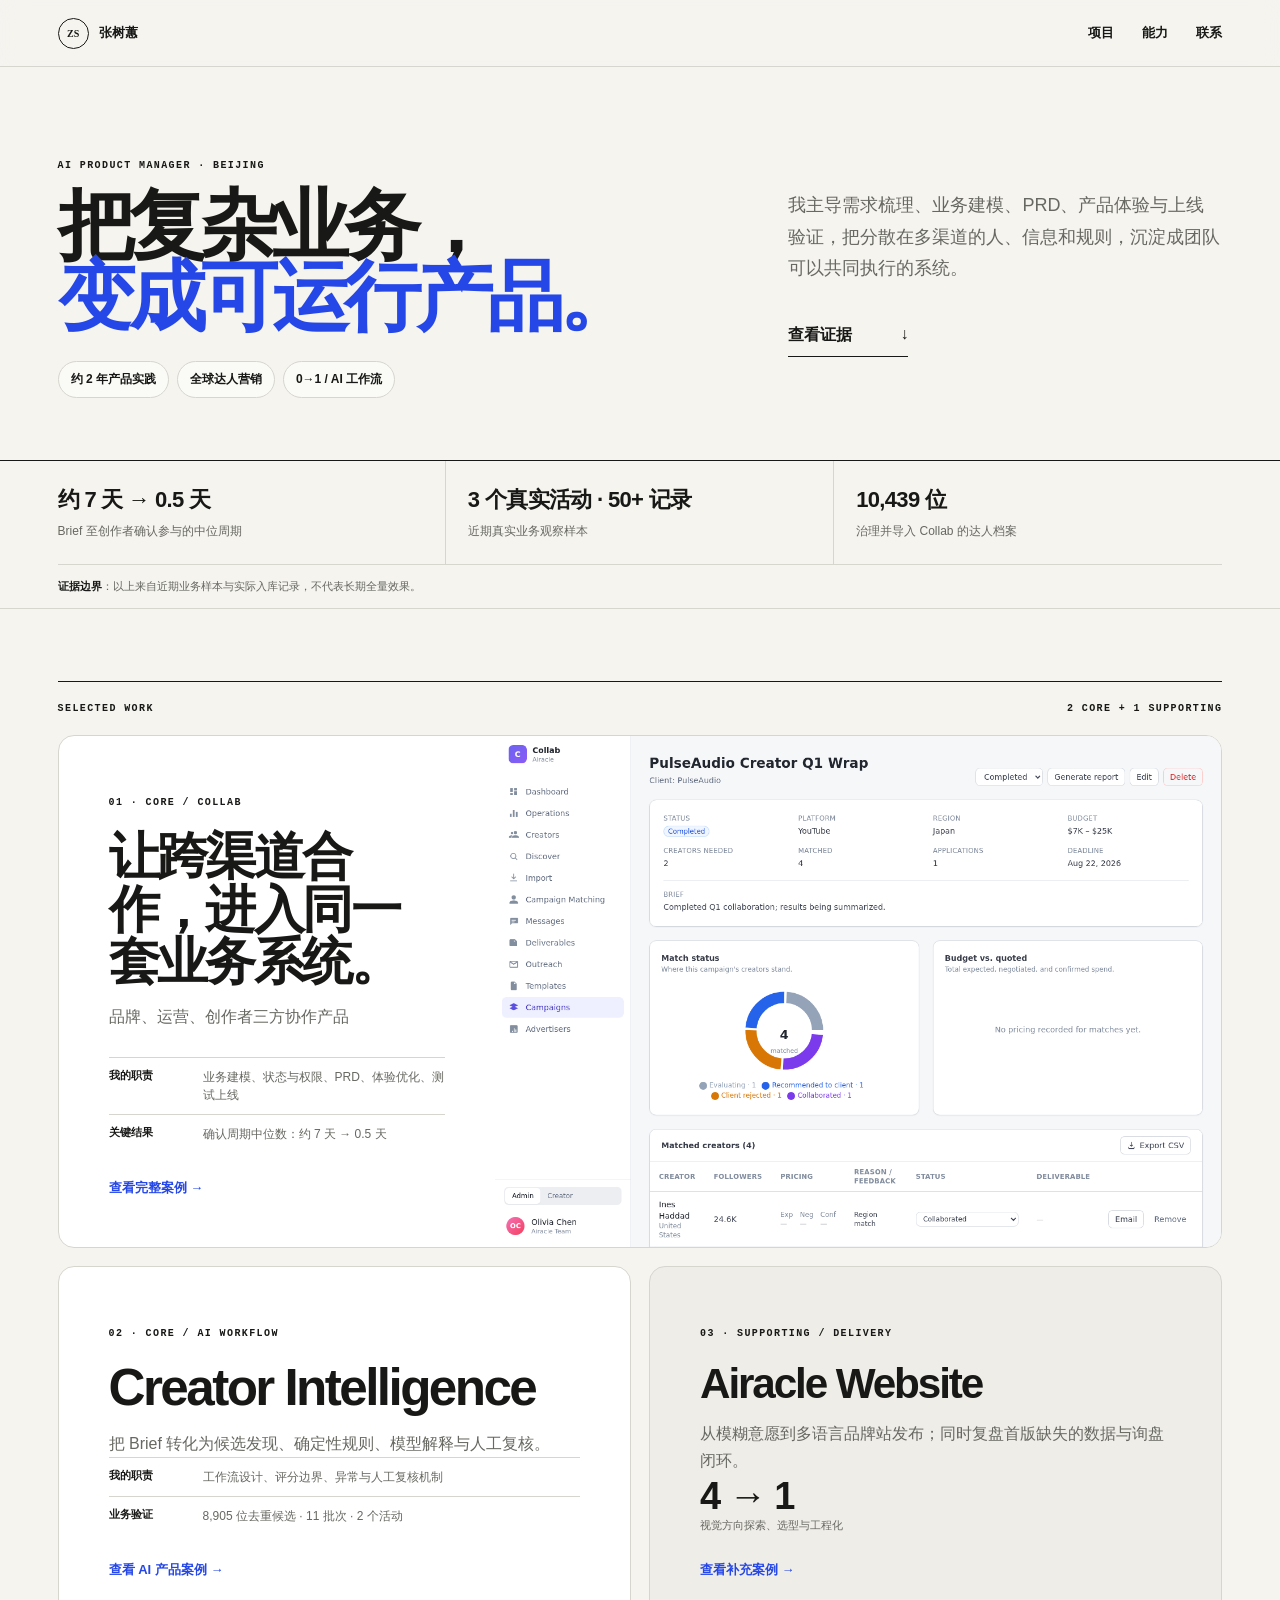
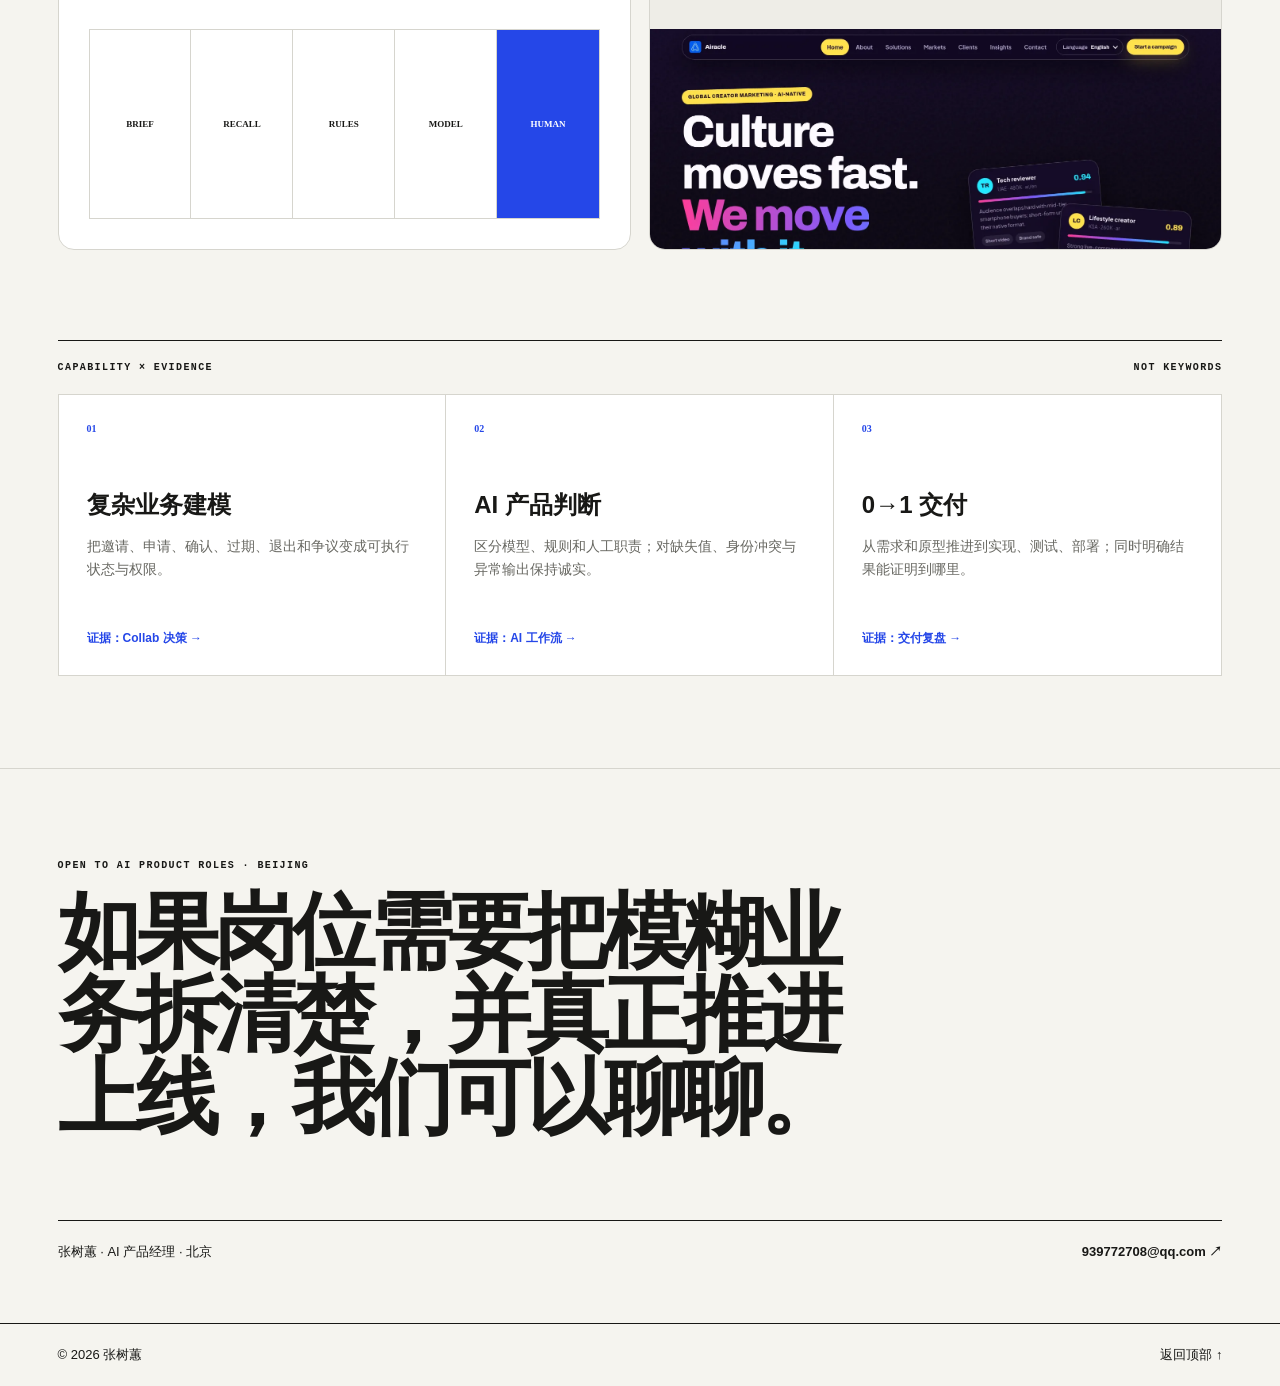
==== commit 7632e59f: "feat: make portfolio evidence-first" ====
--- a/index.html
+++ b/index.html
@@ -1,9 +1,10 @@
-<!doctype html><html lang="zh-CN"><head><meta charset="utf-8"><meta name="viewport" content="width=device-width,initial-scale=1"><title>张树蕙｜AI 产品经理</title><meta name="description" content="张树蕙的AI产品作品集：复杂业务建模、AI工作流与0到1产品交付。"><meta name="theme-color" content="#f5f4ef"><meta property="og:title" content="张树蕙｜AI 产品经理"><meta property="og:description" content="把复杂业务，做成产品。"><meta property="og:type" content="website"><meta property="og:url" content="https://www.zhangshuhui.com/"><meta property="og:image" content="https://www.zhangshuhui.com/assets/portfolio/collab-campaign.png"><link rel="canonical" href="https://www.zhangshuhui.com/"><link rel="icon" href="assets/favicon.svg"><link rel="stylesheet" href="styles.css"></head><body><a class="skip-link" href="#main">跳到主要内容</a><header class="site-header"><div class="nav-shell"><a class="brand" href="#top"><span>ZS</span><b>张树蕙</b></a><button class="menu-button" data-menu-button aria-expanded="false" aria-controls="site-nav">菜单</button><nav id="site-nav" data-nav><a href="#work">项目</a><a href="#proof">结果</a><a href="mailto:939772708@qq.com">联系</a></nav></div></header><main id="main">
-<section class="home-hero page-shell" id="top"><div><p class="eyebrow">AI PRODUCT MANAGER · BEIJING</p><h1><span>把复杂业务，</span><span>做成产品。</span></h1></div><div class="home-intro"><p>我把分散的人、信息和规则，整理成能够真实运行的产品。聚焦复杂工作流、AI 辅助判断与 0→1 交付。</p><a class="text-action" href="#work">浏览项目 <b>↓</b></a></div></section>
-<section class="work-index page-shell" id="work"><div class="section-label"><span>SELECTED WORK</span><span>3 PRODUCTS</span></div><div class="project-grid">
-<a class="project-card project-card--hero" href="cases/collab.html"><div class="project-copy"><p class="eyebrow">01 · FLAGSHIP / COLLAB</p><h2>让跨渠道合作，进入同一套系统。</h2><p>达人营销协作平台 · 业务建模、状态设计与真实活动交付</p><div class="project-stat"><strong>≈93%</strong><span>近期样本确认周期缩短</span></div><b>查看产品 →</b></div><figure class="evidence-focus"><img src="assets/portfolio/collab-campaign.png" alt="Collab活动工作台" width="1280" height="900"></figure></a>
-<a class="project-card" href="cases/creator-intelligence.html"><div class="project-copy"><p class="eyebrow">02 · AI WORKFLOW</p><h2>Creator Intelligence</h2><p>需求结构化、候选发现、可解释匹配与人工复核</p><div class="project-stat"><strong>8,905</strong><span>位去重候选 · 11 批次</span></div><b>查看产品 →</b></div><div class="card-workflow" aria-label="Creator Intelligence工作流"><span>BRIEF</span><span>DISCOVER</span><span>RULES</span><span>EXPLAIN</span><span>HUMAN</span></div></a>
-<a class="project-card" href="cases/airacle-website.html"><div class="project-copy"><p class="eyebrow">03 · 0→1 DELIVERY</p><h2>Airacle Website</h2><p>从模糊意愿到多语言全球品牌站发布</p><div class="project-stat"><strong>4 → 1</strong><span>完整视觉方向探索与选型</span></div><b>查看产品 →</b></div><figure><img src="assets/portfolio/airacle-home.webp" alt="Airacle全球化品牌官网" width="1440" height="1000" loading="lazy"></figure></a>
+<!doctype html><html lang="zh-CN"><head><meta charset="utf-8"><meta name="viewport" content="width=device-width,initial-scale=1"><title>张树蕙｜AI 产品经理</title><meta name="description" content="张树蕙的 AI 产品作品集：约两年全球达人营销实践，复杂业务建模、AI 工作流与 0 到 1 产品交付。"><meta name="theme-color" content="#f5f4ef"><meta property="og:title" content="张树蕙｜AI 产品经理"><meta property="og:description" content="把复杂业务变成可运行、可验证的产品。"><meta property="og:type" content="website"><meta property="og:url" content="https://www.zhangshuhui.com/"><meta property="og:image" content="https://www.zhangshuhui.com/assets/portfolio/collab-campaign.png"><link rel="canonical" href="https://www.zhangshuhui.com/"><link rel="icon" href="assets/favicon.svg"><link rel="stylesheet" href="styles.css"></head><body><a class="skip-link" href="#main">跳到主要内容</a><header class="site-header"><div class="nav-shell"><a class="brand" href="#top"><span>ZS</span><b>张树蕙</b></a><button class="menu-button" data-menu-button aria-expanded="false" aria-controls="site-nav">菜单</button><nav id="site-nav" data-nav><a href="#work">项目</a><a href="#capability">能力</a><a href="mailto:939772708@qq.com">联系</a></nav></div></header><main id="main">
+<section class="home-hero home-hero--evidence page-shell" id="top"><div class="hero-main"><p class="eyebrow">AI PRODUCT MANAGER · BEIJING</p><h1>把复杂业务，<span>变成可运行产品。</span></h1><div class="hero-facts"><span>约 2 年产品实践</span><span>全球达人营销</span><span>0→1 / AI 工作流</span></div></div><div class="home-intro"><p>我主导需求梳理、业务建模、PRD、产品体验与上线验证，把分散在多渠道的人、信息和规则，沉淀成团队可以共同执行的系统。</p><a class="text-action" href="#work">查看证据 <b>↓</b></a></div></section>
+<section class="evidence-bar page-shell" aria-label="可核验成果"><article><strong>约 7 天 → 0.5 天</strong><span>Brief 至创作者确认参与的中位周期</span></article><article><strong>3 个真实活动 · 50+ 记录</strong><span>近期真实业务观察样本</span></article><article><strong>10,439 位</strong><span>治理并导入 Collab 的达人档案</span></article><p><b>证据边界</b>：以上来自近期业务样本与实际入库记录，不代表长期全量效果。</p></section>
+<section class="work-index page-shell" id="work"><div class="section-label"><span>SELECTED WORK</span><span>2 CORE + 1 SUPPORTING</span></div><div class="project-grid">
+<a class="project-card project-card--hero" href="cases/collab.html"><div class="project-copy"><p class="eyebrow">01 · CORE / COLLAB</p><h2>让跨渠道合作，进入同一套业务系统。</h2><p>品牌、运营、创作者三方协作产品</p><dl class="ownership"><div><dt>我的职责</dt><dd>业务建模、状态与权限、PRD、体验优化、测试上线</dd></div><div><dt>关键结果</dt><dd>确认周期中位数：约 7 天 → 0.5 天</dd></div></dl><b>查看完整案例 →</b></div><figure class="evidence-focus"><img src="assets/portfolio/collab-campaign.png" alt="Collab 活动工作台" width="1280" height="900"></figure></a>
+<a class="project-card project-card--core" href="cases/creator-intelligence.html"><div class="project-copy"><p class="eyebrow">02 · CORE / AI WORKFLOW</p><h2>Creator Intelligence</h2><p>把 Brief 转化为候选发现、确定性规则、模型解释与人工复核。</p><dl class="ownership"><div><dt>我的职责</dt><dd>工作流设计、评分边界、异常与人工复核机制</dd></div><div><dt>业务验证</dt><dd>8,905 位去重候选 · 11 批次 · 2 个活动</dd></div></dl><b>查看 AI 产品案例 →</b></div><div class="card-workflow" aria-label="Creator Intelligence 工作流"><span>BRIEF</span><span>RECALL</span><span>RULES</span><span>MODEL</span><span>HUMAN</span></div></a>
+<a class="project-card project-card--support" href="cases/airacle-website.html"><div class="project-copy"><p class="eyebrow">03 · SUPPORTING / DELIVERY</p><h2>Airacle Website</h2><p>从模糊意愿到多语言品牌站发布；同时复盘首版缺失的数据与询盘闭环。</p><div class="project-stat"><strong>4 → 1</strong><span>视觉方向探索、选型与工程化</span></div><b>查看补充案例 →</b></div><figure><img src="assets/portfolio/airacle-home.webp" alt="Airacle 全球化品牌官网" width="1440" height="1000" loading="lazy"></figure></a>
 </div></section>
-<section class="proof page-shell" id="proof"><div class="section-label"><span>VERIFIED IMPACT</span><span>REAL BUSINESS</span></div><div class="proof-grid"><article><strong>3 个真实活动</strong><p>Collab 已进入实际营销业务验证</p></article><article><strong>50+</strong><p>近期可观察达人确认记录</p></article><article><strong>10,439</strong><p>完成治理并导入运营库的达人档案</p></article></div></section>
-<section class="home-contact page-shell"><p class="eyebrow">LET'S TALK</p><h2>先把真实业务跑通，再把 AI 放进最有价值的位置。</h2><div><span>张树蕙 · AI 产品经理 · 北京</span><a href="mailto:939772708@qq.com">939772708@qq.com ↗</a></div></section></main><footer><span>© <span data-year></span> 张树蕙</span><a href="#top">返回顶部 ↑</a></footer><script src="script.js"></script></body></html>
+<section class="capability page-shell" id="capability"><div class="section-label"><span>CAPABILITY × EVIDENCE</span><span>NOT KEYWORDS</span></div><div class="capability-grid"><article><span>01</span><h3>复杂业务建模</h3><p>把邀请、申请、确认、过期、退出和争议变成可执行状态与权限。</p><a href="cases/collab.html#decisions">证据：Collab 决策 →</a></article><article><span>02</span><h3>AI 产品判断</h3><p>区分模型、规则和人工职责；对缺失值、身份冲突与异常输出保持诚实。</p><a href="cases/creator-intelligence.html#product">证据：AI 工作流 →</a></article><article><span>03</span><h3>0→1 交付</h3><p>从需求和原型推进到实现、测试、部署；同时明确结果能证明到哪里。</p><a href="cases/airacle-website.html#outcome">证据：交付复盘 →</a></article></div></section>
+<section class="home-contact page-shell"><p class="eyebrow">OPEN TO AI PRODUCT ROLES · BEIJING</p><h2>如果岗位需要把模糊业务拆清楚，并真正推进上线，我们可以聊聊。</h2><div><span>张树蕙 · AI 产品经理 · 北京</span><a href="mailto:939772708@qq.com">939772708@qq.com ↗</a></div></section></main><footer><span>© <span data-year></span> 张树蕙</span><a href="#top">返回顶部 ↑</a></footer><script src="script.js"></script></body></html>
--- a/styles.css
+++ b/styles.css
@@ -3,3 +3,9 @@
 @media(max-width:820px){.home-hero{grid-template-columns:1fr;gap:35px}.project-card--hero{grid-template-columns:1fr;grid-template-rows:auto 320px}.case-browser{grid-template-columns:1fr;gap:28px}.case-tabs{top:66px;z-index:15;display:grid;grid-template-columns:repeat(4,1fr);background:rgba(245,244,239,.96);border-bottom:1px solid var(--line)}.case-tabs a{justify-content:center;border:0;border-bottom:3px solid transparent}.case-tabs a[aria-selected="true"]{border-bottom-color:var(--blue)}.case-tabs a[aria-selected="true"]:after{display:none}.decision-cards,.workflow-detail{grid-template-columns:1fr 1fr}.product-gallery{grid-template-columns:1fr 1fr}.product-gallery .mobile-proof{grid-column:1/-1}.product-gallery .mobile-proof img{height:440px}}
 @media(max-width:620px){:root{--pad:18px}.nav-shell{height:60px}.menu-button{display:block}.nav-shell nav{display:none;position:absolute;top:60px;left:0;right:0;padding:15px 18px;background:var(--paper);border-bottom:1px solid var(--line)}.nav-shell nav.open{display:flex}.home-hero{padding-top:60px;padding-bottom:58px}.home-hero h1{font-size:15vw}.home-intro p{font-size:16px}.project-grid{grid-template-columns:1fr}.project-card,.project-card--hero{grid-column:auto;grid-template-columns:1fr;grid-template-rows:auto 210px;min-height:460px}.project-copy h2{font-size:10.5vw}.project-stat{margin-top:35px}.card-workflow{height:150px;margin:0 18px 18px;grid-template-columns:1fr}.card-workflow span{border-right:0;border-bottom:1px solid var(--line)}.card-workflow span:last-child{border:0}.proof-grid{grid-template-columns:1fr}.proof-grid article{border-right:0;border-bottom:1px solid var(--line)}.home-contact{padding-top:60px}.home-contact h2{font-size:11.5vw;margin-bottom:60px}.home-contact>div,footer{flex-direction:column;gap:10px}.case-intro{padding-top:50px;padding-bottom:28px}.case-intro h1{font-size:12.5vw}.case-intro>p:not(.eyebrow){font-size:15px}.case-results{grid-template-columns:1fr;margin-top:28px}.case-results span,.case-results span:first-child{padding:12px 0;border-right:0;border-bottom:1px solid var(--line)}.case-browser{padding-top:12px}.case-tabs{margin-left:calc(var(--pad) * -1);margin-right:calc(var(--pad) * -1);padding:0 var(--pad)}.case-tabs a{min-height:48px}.panel-heading{padding-top:12px}.panel-heading h2{font-size:10.5vw}.panel-heading p{font-size:15px}.panel-visual img{max-height:400px}.decision-cards,.workflow-detail,.product-gallery{grid-template-columns:1fr}.decision-cards article{min-height:170px}.product-gallery .mobile-proof{grid-column:auto}.workflow-diagram{grid-template-columns:1fr}.workflow-diagram span{min-height:62px;flex-direction:row;align-items:center;border-right:0;border-bottom:1px solid var(--line)}.product-gallery img,.product-gallery .mobile-proof img{height:300px}.case-next{gap:18px;font-size:12px}}
 @media(prefers-reduced-motion:reduce){*{scroll-behavior:auto!important;animation:none!important;transition:none!important}}
+
+
+/* evidence-first portfolio */
+.home-hero--evidence{padding-top:82px;padding-bottom:62px;align-items:center}.hero-main h1{max-width:780px;font-size:clamp(56px,6vw,84px)}.hero-main h1 span{color:var(--blue)}.hero-facts{display:flex;flex-wrap:wrap;gap:8px;margin-top:30px}.hero-facts span{padding:9px 12px;border:1px solid var(--line);border-radius:99px;background:rgba(255,255,255,.55);font-size:12px;font-weight:700}.evidence-bar{display:grid;grid-template-columns:repeat(3,1fr);border-top:1px solid var(--ink);border-bottom:1px solid var(--line);margin-bottom:72px}.evidence-bar article{padding:24px 22px;border-right:1px solid var(--line)}.evidence-bar article:first-child{padding-left:0}.evidence-bar article:nth-child(3){border-right:0}.evidence-bar strong,.evidence-bar span{display:block}.evidence-bar strong{font-size:22px;letter-spacing:-.03em}.evidence-bar span{margin-top:7px;color:var(--muted);font-size:12px;line-height:1.5}.evidence-bar>p{grid-column:1/-1;margin:0;padding:14px 0;border-top:1px solid var(--line);color:var(--muted);font-size:11px}.evidence-bar>p b{color:var(--ink)}.ownership{width:100%;margin:auto 0 26px}.ownership>div{display:grid;grid-template-columns:82px 1fr;gap:12px;padding:10px 0;border-top:1px solid var(--line)}.ownership dt{font-size:11px;font-weight:800}.ownership dd{margin:0;color:var(--muted);font-size:12px;line-height:1.5}.project-card--core{min-height:540px}.project-card--support{min-height:540px;background:#eeede7}.project-card--support .project-copy h2{font-size:clamp(30px,3.3vw,48px)}.capability{padding-bottom:92px}.capability-grid{display:grid;grid-template-columns:repeat(3,1fr);border:1px solid var(--line);background:#fff}.capability-grid article{min-height:280px;padding:28px;display:flex;flex-direction:column;border-right:1px solid var(--line)}.capability-grid article:last-child{border:0}.capability-grid article>span{color:var(--blue);font:700 10px ui-monospace}.capability-grid h3{margin:55px 0 14px;font-size:24px}.capability-grid p{margin:0;color:var(--muted);font-size:14px;line-height:1.65}.capability-grid a{margin-top:auto;padding-top:24px;color:var(--blue);font-size:12px;font-weight:800}.context-grid{display:grid;grid-template-columns:repeat(3,1fr);margin-bottom:18px;border:1px solid var(--line);background:#fff}.context-grid article{padding:22px;border-right:1px solid var(--line)}.context-grid article:last-child{border:0}.context-grid b{font-size:11px;color:var(--blue)}.context-grid p{margin:14px 0 0;color:var(--muted);font-size:13px;line-height:1.55}.process-flow{display:grid;grid-template-columns:repeat(6,1fr);margin-bottom:18px;border:1px solid var(--line);background:#fff}.process-flow span{min-height:130px;padding:15px;display:flex;flex-direction:column;justify-content:space-between;border-right:1px solid var(--line);color:var(--muted);font-size:11px;line-height:1.5}.process-flow span:last-child{border:0;background:var(--blue);color:#fff}.process-flow b{color:var(--ink);font:700 9px ui-monospace}.process-flow span:last-child b{color:#fff}.evidence-table{display:grid;grid-template-columns:repeat(3,1fr);border:1px solid var(--line);background:#fff}.evidence-table article{padding:26px;border-right:1px solid var(--line)}.evidence-table article:last-child{border:0}.evidence-table b{color:var(--blue);font-size:12px}.evidence-table p{margin:32px 0 0;color:var(--muted);font-size:14px;line-height:1.7}.decision-cards--four{grid-template-columns:repeat(2,1fr)}.layer-stack{display:grid;grid-template-columns:repeat(3,1fr);gap:12px}.layer-stack article{padding:28px;background:#fff;border:1px solid var(--line);border-radius:10px}.layer-stack b{color:var(--blue);font:700 10px ui-monospace}.layer-stack h3{margin:42px 0 12px;font-size:22px}.layer-stack p{min-height:68px;margin:0;color:var(--muted);font-size:14px;line-height:1.6}.layer-stack span{display:block;margin-top:26px;padding-top:14px;border-top:1px solid var(--line);font-size:11px;font-weight:700}.failure-strip{display:flex;flex-wrap:wrap;gap:0;margin-top:14px;border:1px solid var(--line);background:#fff}.failure-strip>*{padding:14px 18px;border-right:1px solid var(--line);font-size:11px}.failure-strip b{background:var(--ink);color:#fff}.panel-visual{margin-top:18px}
+@media(max-width:820px){.evidence-bar{grid-template-columns:1fr 1fr}.evidence-bar article:nth-child(2){border-right:0}.evidence-bar article:nth-child(3){grid-column:1/-1;border-top:1px solid var(--line)}.capability-grid,.context-grid,.evidence-table{grid-template-columns:1fr}.capability-grid article,.context-grid article,.evidence-table article{min-height:auto;border-right:0;border-bottom:1px solid var(--line)}.capability-grid article:last-child,.context-grid article:last-child,.evidence-table article:last-child{border-bottom:0}.capability-grid h3{margin-top:32px}.process-flow{grid-template-columns:repeat(3,1fr)}.process-flow span:nth-child(3){border-right:0}.process-flow span:nth-child(-n+3){border-bottom:1px solid var(--line)}}
+@media(max-width:620px){.home-hero--evidence{padding-top:42px;padding-bottom:42px}.hero-main h1{font-size:10.8vw;line-height:.95;letter-spacing:-.065em}.hero-facts{margin-top:24px}.hero-facts span{font-size:10px}.evidence-bar{grid-template-columns:1fr;margin-bottom:50px}.evidence-bar article,.evidence-bar article:first-child,.evidence-bar article:nth-child(3){grid-column:auto;padding:17px 0;border-right:0;border-top:0;border-bottom:1px solid var(--line)}.evidence-bar strong{font-size:19px}.evidence-bar>p{border-top:0;line-height:1.6}.project-card--core,.project-card--support{min-height:470px}.project-copy h2{font-size:9.3vw;line-height:1.04}.ownership{margin-top:28px}.capability{padding-bottom:60px}.capability-grid article{padding:22px}.capability-grid h3{margin:26px 0 10px}.case-intro h1{font-size:10.8vw;line-height:1}.case-intro>p:not(.eyebrow){line-height:1.62}.case-results b{font-size:18px}.process-flow{grid-template-columns:1fr}.process-flow span{min-height:66px;flex-direction:row;align-items:center;border-right:0;border-bottom:1px solid var(--line)}.process-flow span:nth-child(3){border-right:0}.layer-stack,.decision-cards--four{grid-template-columns:1fr}.layer-stack article{padding:22px}.layer-stack h3{margin-top:28px}.layer-stack p{min-height:0}.failure-strip{display:grid}.failure-strip>*{border-right:0;border-bottom:1px solid var(--line)}.failure-strip>*:last-child{border-bottom:0}.evidence-table article{padding:22px}.evidence-table p{margin-top:18px}.home-contact h2{font-size:10vw}}
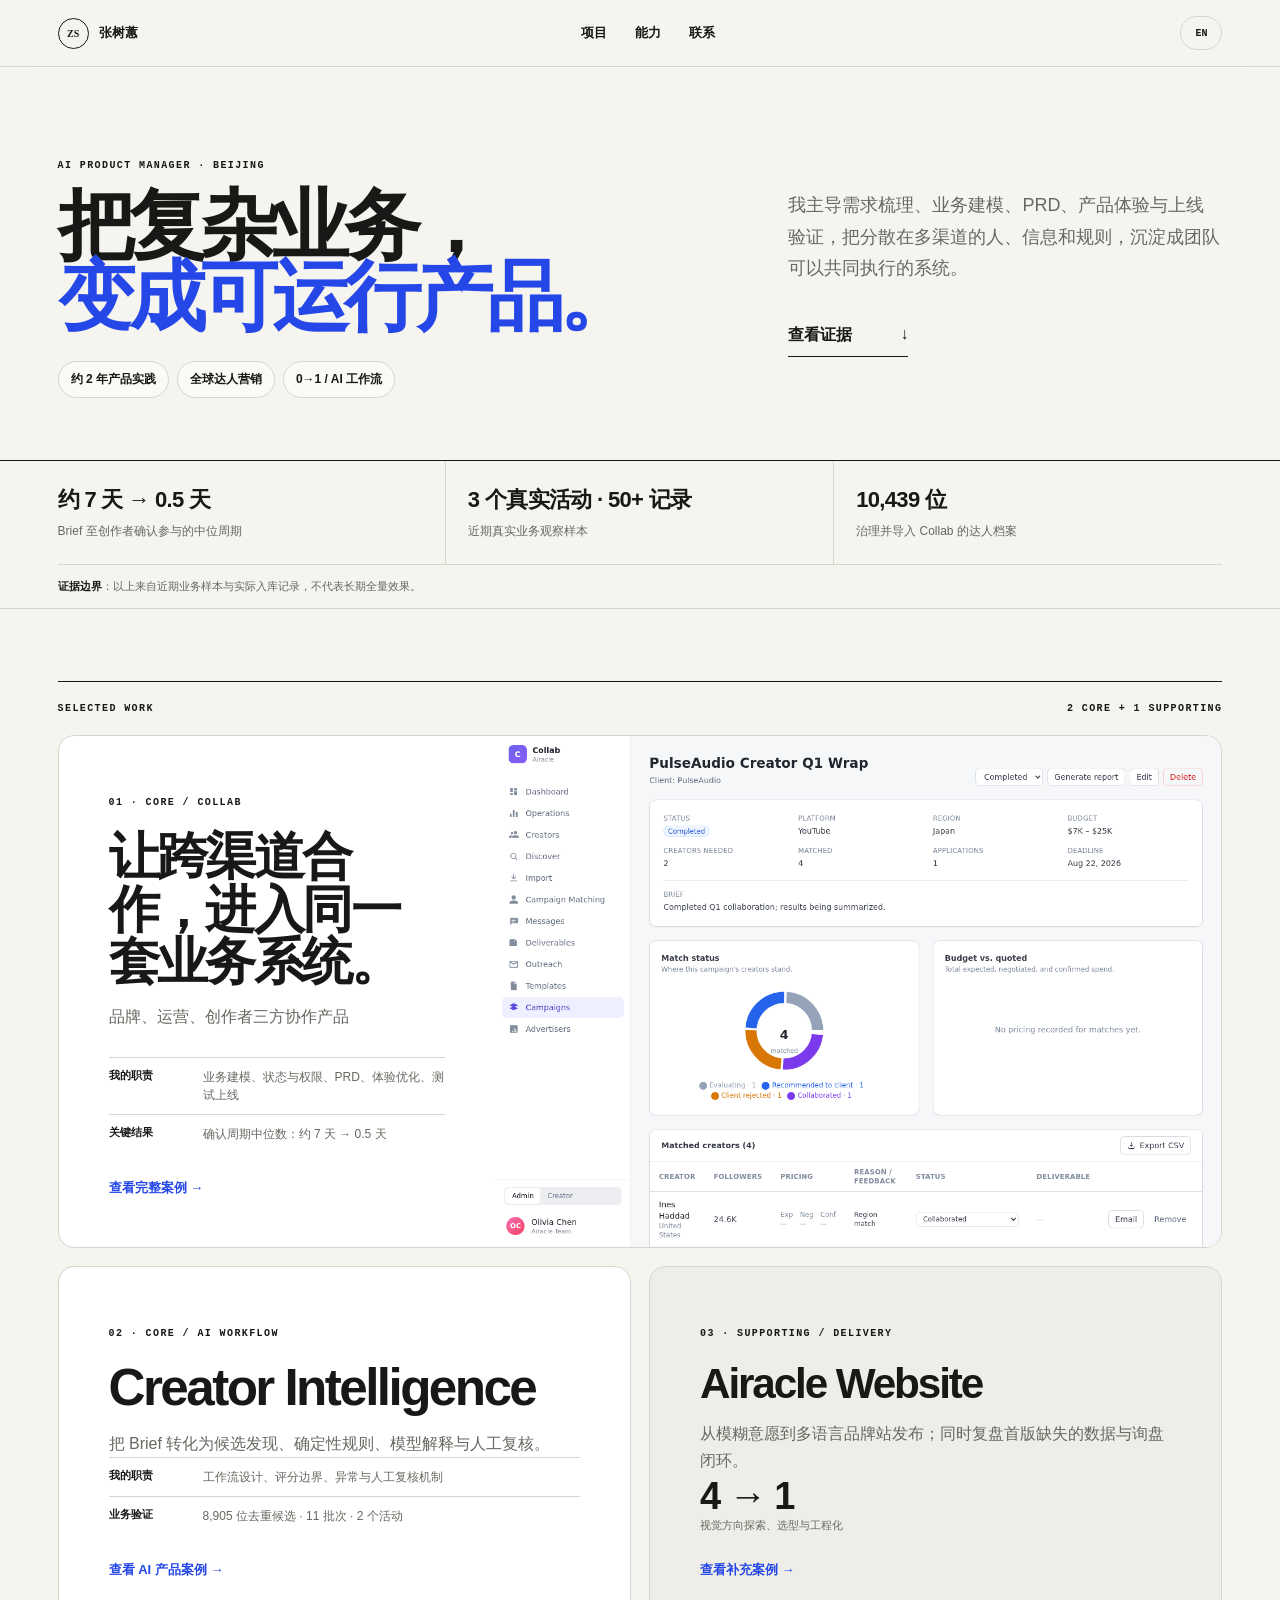
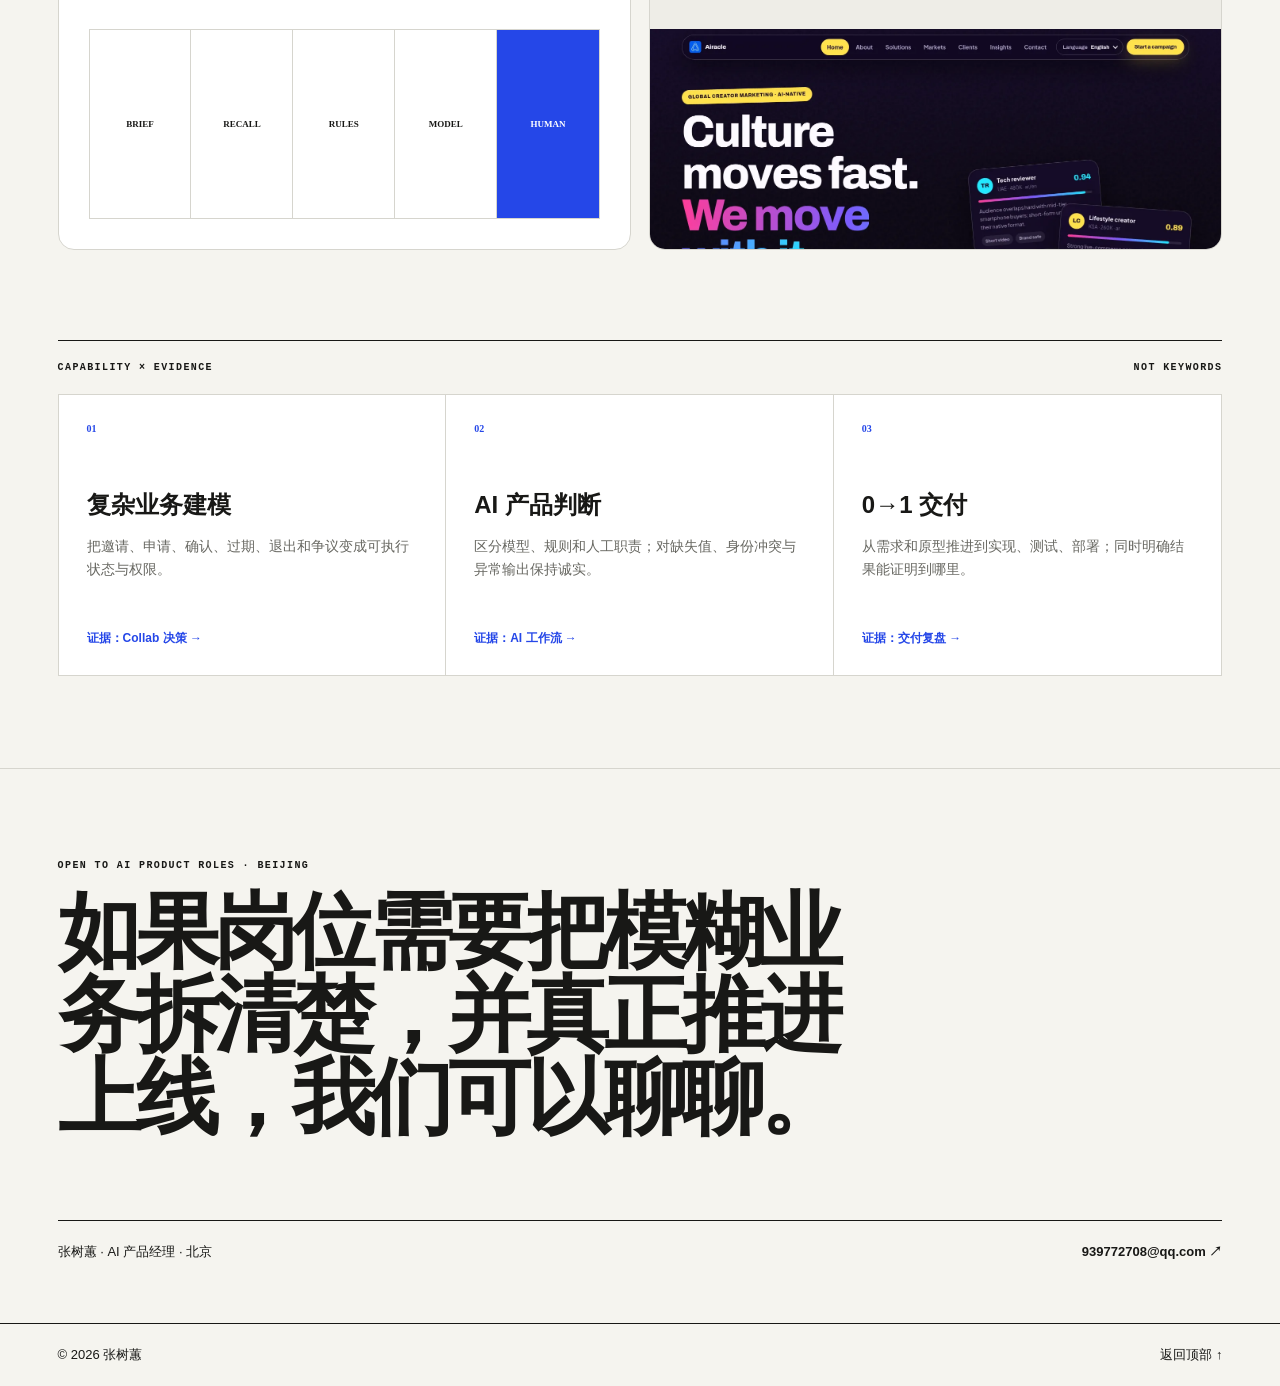
==== commit 6282d8c0: "fix: bust cached portfolio assets" ====
--- a/index.html
+++ b/index.html
@@ -1,4 +1,4 @@
-<!doctype html><html lang="zh-CN"><head><meta charset="utf-8"><meta name="viewport" content="width=device-width,initial-scale=1"><title>张树蕙｜AI 产品经理</title><meta name="description" content="张树蕙的 AI 产品作品集：约两年全球达人营销实践，复杂业务建模、AI 工作流与 0 到 1 产品交付。"><meta name="theme-color" content="#f5f4ef"><meta property="og:title" content="张树蕙｜AI 产品经理"><meta property="og:description" content="把复杂业务变成可运行、可验证的产品。"><meta property="og:type" content="website"><meta property="og:url" content="https://www.zhangshuhui.com/"><meta property="og:image" content="https://www.zhangshuhui.com/assets/portfolio/collab-campaign.png"><link rel="canonical" href="https://www.zhangshuhui.com/"><link rel="icon" href="assets/favicon.svg"><link rel="stylesheet" href="styles.css"></head><body><a class="skip-link" href="#main">跳到主要内容</a><header class="site-header"><div class="nav-shell"><a class="brand" href="#top"><span>ZS</span><b>张树蕙</b></a><button class="menu-button" data-menu-button aria-expanded="false" aria-controls="site-nav">菜单</button><nav id="site-nav" data-nav><a href="#work">项目</a><a href="#capability">能力</a><a href="mailto:939772708@qq.com">联系</a></nav></div></header><main id="main">
+<!doctype html><html lang="zh-CN"><head><meta charset="utf-8"><meta name="viewport" content="width=device-width,initial-scale=1"><title>张树蕙｜AI 产品经理</title><meta name="description" content="张树蕙的 AI 产品作品集：约两年全球达人营销实践，复杂业务建模、AI 工作流与 0 到 1 产品交付。"><meta name="theme-color" content="#f5f4ef"><meta property="og:title" content="张树蕙｜AI 产品经理"><meta property="og:description" content="把复杂业务变成可运行、可验证的产品。"><meta property="og:type" content="website"><meta property="og:url" content="https://www.zhangshuhui.com/"><meta property="og:image" content="https://www.zhangshuhui.com/assets/portfolio/collab-campaign.png"><link rel="canonical" href="https://www.zhangshuhui.com/"><link rel="icon" href="assets/favicon.svg"><link rel="stylesheet" href="styles.css?v=402020a"></head><body><a class="skip-link" href="#main">跳到主要内容</a><header class="site-header"><div class="nav-shell"><a class="brand" href="#top"><span>ZS</span><b>张树蕙</b></a><button class="menu-button" data-menu-button aria-expanded="false" aria-controls="site-nav">菜单</button><nav id="site-nav" data-nav><a href="#work">项目</a><a href="#capability">能力</a><a href="mailto:939772708@qq.com">联系</a></nav></div></header><main id="main">
 <section class="home-hero home-hero--evidence page-shell" id="top"><div class="hero-main"><p class="eyebrow">AI PRODUCT MANAGER · BEIJING</p><h1>把复杂业务，<span>变成可运行产品。</span></h1><div class="hero-facts"><span>约 2 年产品实践</span><span>全球达人营销</span><span>0→1 / AI 工作流</span></div></div><div class="home-intro"><p>我主导需求梳理、业务建模、PRD、产品体验与上线验证，把分散在多渠道的人、信息和规则，沉淀成团队可以共同执行的系统。</p><a class="text-action" href="#work">查看证据 <b>↓</b></a></div></section>
 <section class="evidence-bar page-shell" aria-label="可核验成果"><article><strong>约 7 天 → 0.5 天</strong><span>Brief 至创作者确认参与的中位周期</span></article><article><strong>3 个真实活动 · 50+ 记录</strong><span>近期真实业务观察样本</span></article><article><strong>10,439 位</strong><span>治理并导入 Collab 的达人档案</span></article><p><b>证据边界</b>：以上来自近期业务样本与实际入库记录，不代表长期全量效果。</p></section>
 <section class="work-index page-shell" id="work"><div class="section-label"><span>SELECTED WORK</span><span>2 CORE + 1 SUPPORTING</span></div><div class="project-grid">
@@ -7,4 +7,4 @@
 <a class="project-card project-card--support" href="cases/airacle-website.html"><div class="project-copy"><p class="eyebrow">03 · SUPPORTING / DELIVERY</p><h2>Airacle Website</h2><p>从模糊意愿到多语言品牌站发布；同时复盘首版缺失的数据与询盘闭环。</p><div class="project-stat"><strong>4 → 1</strong><span>视觉方向探索、选型与工程化</span></div><b>查看补充案例 →</b></div><figure><img src="assets/portfolio/airacle-home.webp" alt="Airacle 全球化品牌官网" width="1440" height="1000" loading="lazy"></figure></a>
 </div></section>
 <section class="capability page-shell" id="capability"><div class="section-label"><span>CAPABILITY × EVIDENCE</span><span>NOT KEYWORDS</span></div><div class="capability-grid"><article><span>01</span><h3>复杂业务建模</h3><p>把邀请、申请、确认、过期、退出和争议变成可执行状态与权限。</p><a href="cases/collab.html#decisions">证据：Collab 决策 →</a></article><article><span>02</span><h3>AI 产品判断</h3><p>区分模型、规则和人工职责；对缺失值、身份冲突与异常输出保持诚实。</p><a href="cases/creator-intelligence.html#product">证据：AI 工作流 →</a></article><article><span>03</span><h3>0→1 交付</h3><p>从需求和原型推进到实现、测试、部署；同时明确结果能证明到哪里。</p><a href="cases/airacle-website.html#outcome">证据：交付复盘 →</a></article></div></section>
-<section class="home-contact page-shell"><p class="eyebrow">OPEN TO AI PRODUCT ROLES · BEIJING</p><h2>如果岗位需要把模糊业务拆清楚，并真正推进上线，我们可以聊聊。</h2><div><span>张树蕙 · AI 产品经理 · 北京</span><a href="mailto:939772708@qq.com">939772708@qq.com ↗</a></div></section></main><footer><span>© <span data-year></span> 张树蕙</span><a href="#top">返回顶部 ↑</a></footer><script src="script.js"></script></body></html>+<section class="home-contact page-shell"><p class="eyebrow">OPEN TO AI PRODUCT ROLES · BEIJING</p><h2>如果岗位需要把模糊业务拆清楚，并真正推进上线，我们可以聊聊。</h2><div><span>张树蕙 · AI 产品经理 · 北京</span><a href="mailto:939772708@qq.com">939772708@qq.com ↗</a></div></section></main><footer><span>© <span data-year></span> 张树蕙</span><a href="#top">返回顶部 ↑</a></footer><script src="script.js?v=402020a"></script></body></html>
--- a/styles.css
+++ b/styles.css
@@ -9,3 +9,6 @@
 .home-hero--evidence{padding-top:82px;padding-bottom:62px;align-items:center}.hero-main h1{max-width:780px;font-size:clamp(56px,6vw,84px)}.hero-main h1 span{color:var(--blue)}.hero-facts{display:flex;flex-wrap:wrap;gap:8px;margin-top:30px}.hero-facts span{padding:9px 12px;border:1px solid var(--line);border-radius:99px;background:rgba(255,255,255,.55);font-size:12px;font-weight:700}.evidence-bar{display:grid;grid-template-columns:repeat(3,1fr);border-top:1px solid var(--ink);border-bottom:1px solid var(--line);margin-bottom:72px}.evidence-bar article{padding:24px 22px;border-right:1px solid var(--line)}.evidence-bar article:first-child{padding-left:0}.evidence-bar article:nth-child(3){border-right:0}.evidence-bar strong,.evidence-bar span{display:block}.evidence-bar strong{font-size:22px;letter-spacing:-.03em}.evidence-bar span{margin-top:7px;color:var(--muted);font-size:12px;line-height:1.5}.evidence-bar>p{grid-column:1/-1;margin:0;padding:14px 0;border-top:1px solid var(--line);color:var(--muted);font-size:11px}.evidence-bar>p b{color:var(--ink)}.ownership{width:100%;margin:auto 0 26px}.ownership>div{display:grid;grid-template-columns:82px 1fr;gap:12px;padding:10px 0;border-top:1px solid var(--line)}.ownership dt{font-size:11px;font-weight:800}.ownership dd{margin:0;color:var(--muted);font-size:12px;line-height:1.5}.project-card--core{min-height:540px}.project-card--support{min-height:540px;background:#eeede7}.project-card--support .project-copy h2{font-size:clamp(30px,3.3vw,48px)}.capability{padding-bottom:92px}.capability-grid{display:grid;grid-template-columns:repeat(3,1fr);border:1px solid var(--line);background:#fff}.capability-grid article{min-height:280px;padding:28px;display:flex;flex-direction:column;border-right:1px solid var(--line)}.capability-grid article:last-child{border:0}.capability-grid article>span{color:var(--blue);font:700 10px ui-monospace}.capability-grid h3{margin:55px 0 14px;font-size:24px}.capability-grid p{margin:0;color:var(--muted);font-size:14px;line-height:1.65}.capability-grid a{margin-top:auto;padding-top:24px;color:var(--blue);font-size:12px;font-weight:800}.context-grid{display:grid;grid-template-columns:repeat(3,1fr);margin-bottom:18px;border:1px solid var(--line);background:#fff}.context-grid article{padding:22px;border-right:1px solid var(--line)}.context-grid article:last-child{border:0}.context-grid b{font-size:11px;color:var(--blue)}.context-grid p{margin:14px 0 0;color:var(--muted);font-size:13px;line-height:1.55}.process-flow{display:grid;grid-template-columns:repeat(6,1fr);margin-bottom:18px;border:1px solid var(--line);background:#fff}.process-flow span{min-height:130px;padding:15px;display:flex;flex-direction:column;justify-content:space-between;border-right:1px solid var(--line);color:var(--muted);font-size:11px;line-height:1.5}.process-flow span:last-child{border:0;background:var(--blue);color:#fff}.process-flow b{color:var(--ink);font:700 9px ui-monospace}.process-flow span:last-child b{color:#fff}.evidence-table{display:grid;grid-template-columns:repeat(3,1fr);border:1px solid var(--line);background:#fff}.evidence-table article{padding:26px;border-right:1px solid var(--line)}.evidence-table article:last-child{border:0}.evidence-table b{color:var(--blue);font-size:12px}.evidence-table p{margin:32px 0 0;color:var(--muted);font-size:14px;line-height:1.7}.decision-cards--four{grid-template-columns:repeat(2,1fr)}.layer-stack{display:grid;grid-template-columns:repeat(3,1fr);gap:12px}.layer-stack article{padding:28px;background:#fff;border:1px solid var(--line);border-radius:10px}.layer-stack b{color:var(--blue);font:700 10px ui-monospace}.layer-stack h3{margin:42px 0 12px;font-size:22px}.layer-stack p{min-height:68px;margin:0;color:var(--muted);font-size:14px;line-height:1.6}.layer-stack span{display:block;margin-top:26px;padding-top:14px;border-top:1px solid var(--line);font-size:11px;font-weight:700}.failure-strip{display:flex;flex-wrap:wrap;gap:0;margin-top:14px;border:1px solid var(--line);background:#fff}.failure-strip>*{padding:14px 18px;border-right:1px solid var(--line);font-size:11px}.failure-strip b{background:var(--ink);color:#fff}.panel-visual{margin-top:18px}
 @media(max-width:820px){.evidence-bar{grid-template-columns:1fr 1fr}.evidence-bar article:nth-child(2){border-right:0}.evidence-bar article:nth-child(3){grid-column:1/-1;border-top:1px solid var(--line)}.capability-grid,.context-grid,.evidence-table{grid-template-columns:1fr}.capability-grid article,.context-grid article,.evidence-table article{min-height:auto;border-right:0;border-bottom:1px solid var(--line)}.capability-grid article:last-child,.context-grid article:last-child,.evidence-table article:last-child{border-bottom:0}.capability-grid h3{margin-top:32px}.process-flow{grid-template-columns:repeat(3,1fr)}.process-flow span:nth-child(3){border-right:0}.process-flow span:nth-child(-n+3){border-bottom:1px solid var(--line)}}
 @media(max-width:620px){.home-hero--evidence{padding-top:42px;padding-bottom:42px}.hero-main h1{font-size:10.8vw;line-height:.95;letter-spacing:-.065em}.hero-facts{margin-top:24px}.hero-facts span{font-size:10px}.evidence-bar{grid-template-columns:1fr;margin-bottom:50px}.evidence-bar article,.evidence-bar article:first-child,.evidence-bar article:nth-child(3){grid-column:auto;padding:17px 0;border-right:0;border-top:0;border-bottom:1px solid var(--line)}.evidence-bar strong{font-size:19px}.evidence-bar>p{border-top:0;line-height:1.6}.project-card--core,.project-card--support{min-height:470px}.project-copy h2{font-size:9.3vw;line-height:1.04}.ownership{margin-top:28px}.capability{padding-bottom:60px}.capability-grid article{padding:22px}.capability-grid h3{margin:26px 0 10px}.case-intro h1{font-size:10.8vw;line-height:1}.case-intro>p:not(.eyebrow){line-height:1.62}.case-results b{font-size:18px}.process-flow{grid-template-columns:1fr}.process-flow span{min-height:66px;flex-direction:row;align-items:center;border-right:0;border-bottom:1px solid var(--line)}.process-flow span:nth-child(3){border-right:0}.layer-stack,.decision-cards--four{grid-template-columns:1fr}.layer-stack article{padding:22px}.layer-stack h3{margin-top:28px}.layer-stack p{min-height:0}.failure-strip{display:grid}.failure-strip>*{border-right:0;border-bottom:1px solid var(--line)}.failure-strip>*:last-child{border-bottom:0}.evidence-table article{padding:22px}.evidence-table p{margin-top:18px}.home-contact h2{font-size:10vw}}
+
+.lang-toggle{order:3;min-width:42px;height:34px;margin-left:22px;padding:0 10px;border:1px solid var(--line);border-radius:99px;background:transparent;color:var(--ink);font:700 10px ui-monospace,SFMono-Regular,Menlo,monospace;cursor:pointer;transition:background .2s ease,color .2s ease}.lang-toggle:hover,.lang-toggle:focus-visible{background:var(--ink);color:#fff;outline:none}.lang-toggle:focus-visible{box-shadow:0 0 0 3px rgba(37,71,232,.24)}@media(max-width:620px){.lang-toggle{margin-left:auto;margin-right:8px;height:32px}.nav-shell nav{order:4}.menu-button{order:2}.brand{order:1}}
+.menu-button{cursor:pointer}@media(max-width:620px){.menu-button{margin-left:auto}.lang-toggle{margin-left:8px;margin-right:0}}
